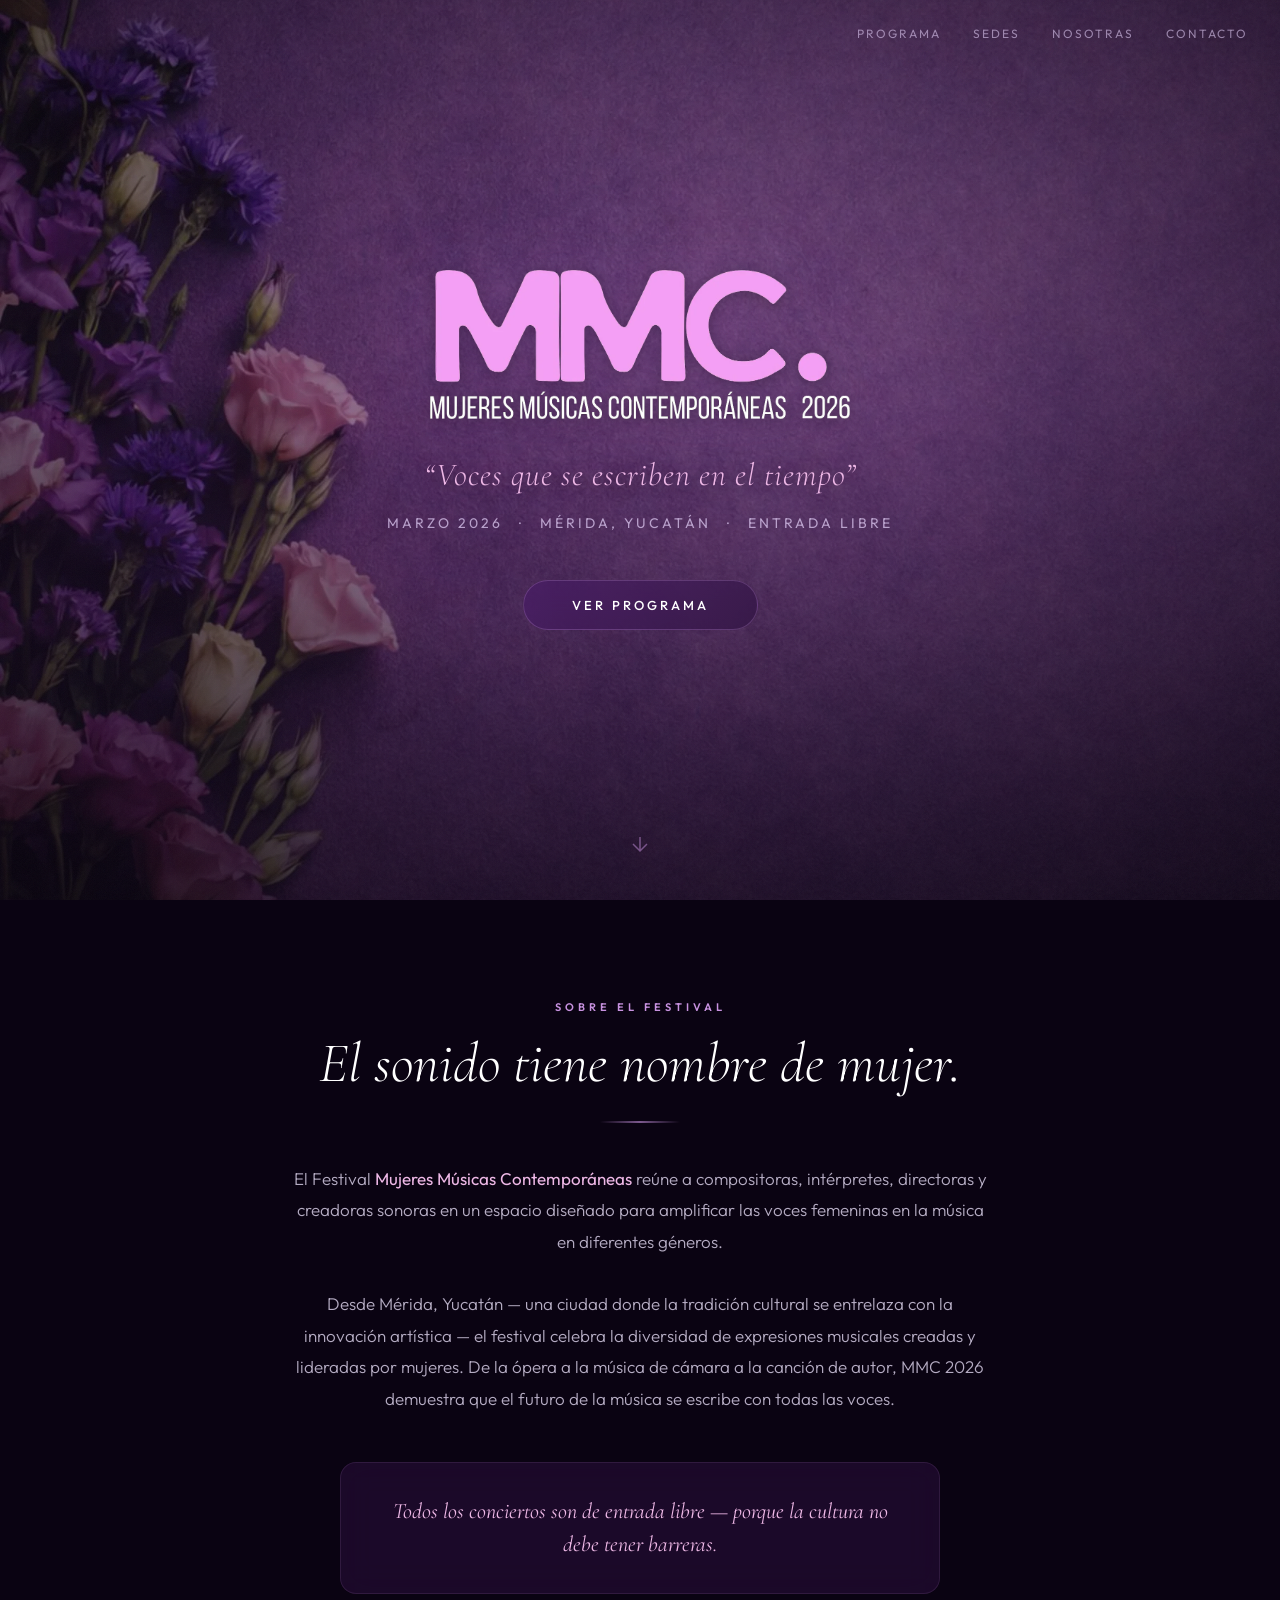
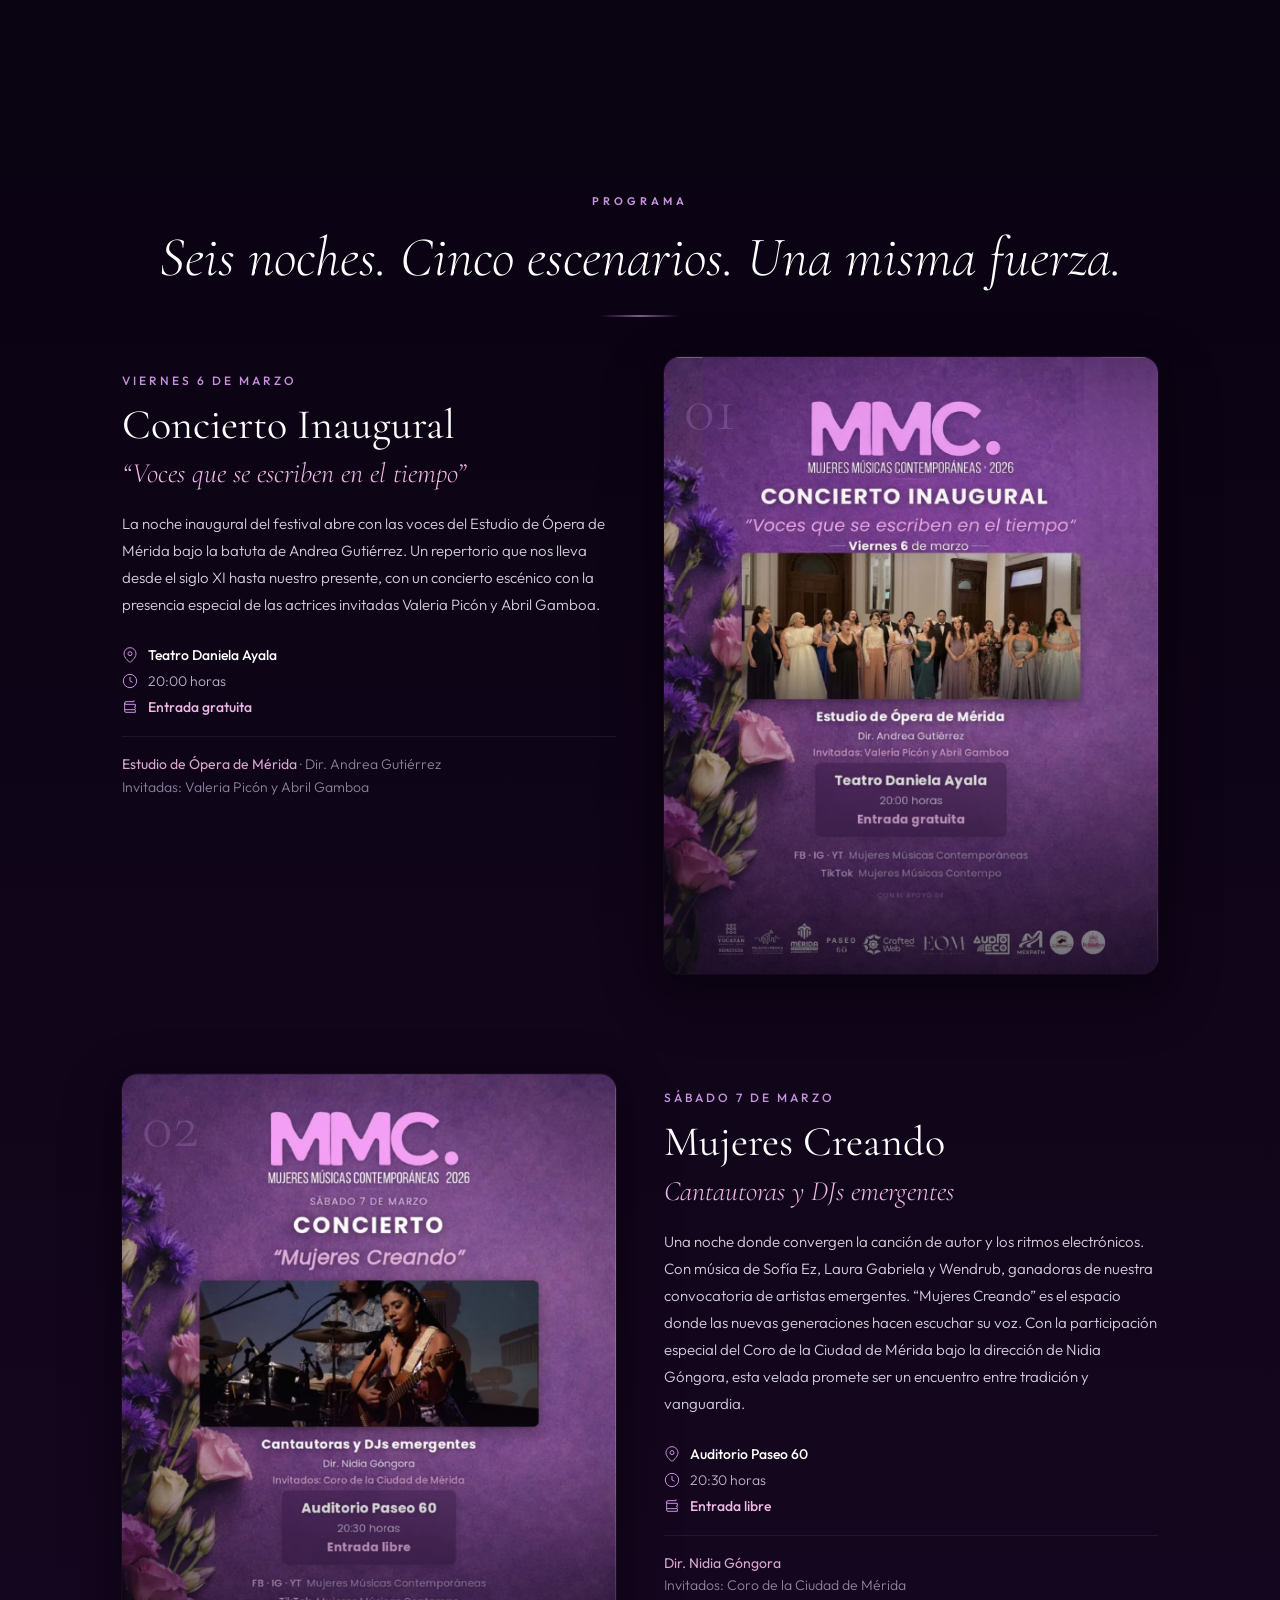
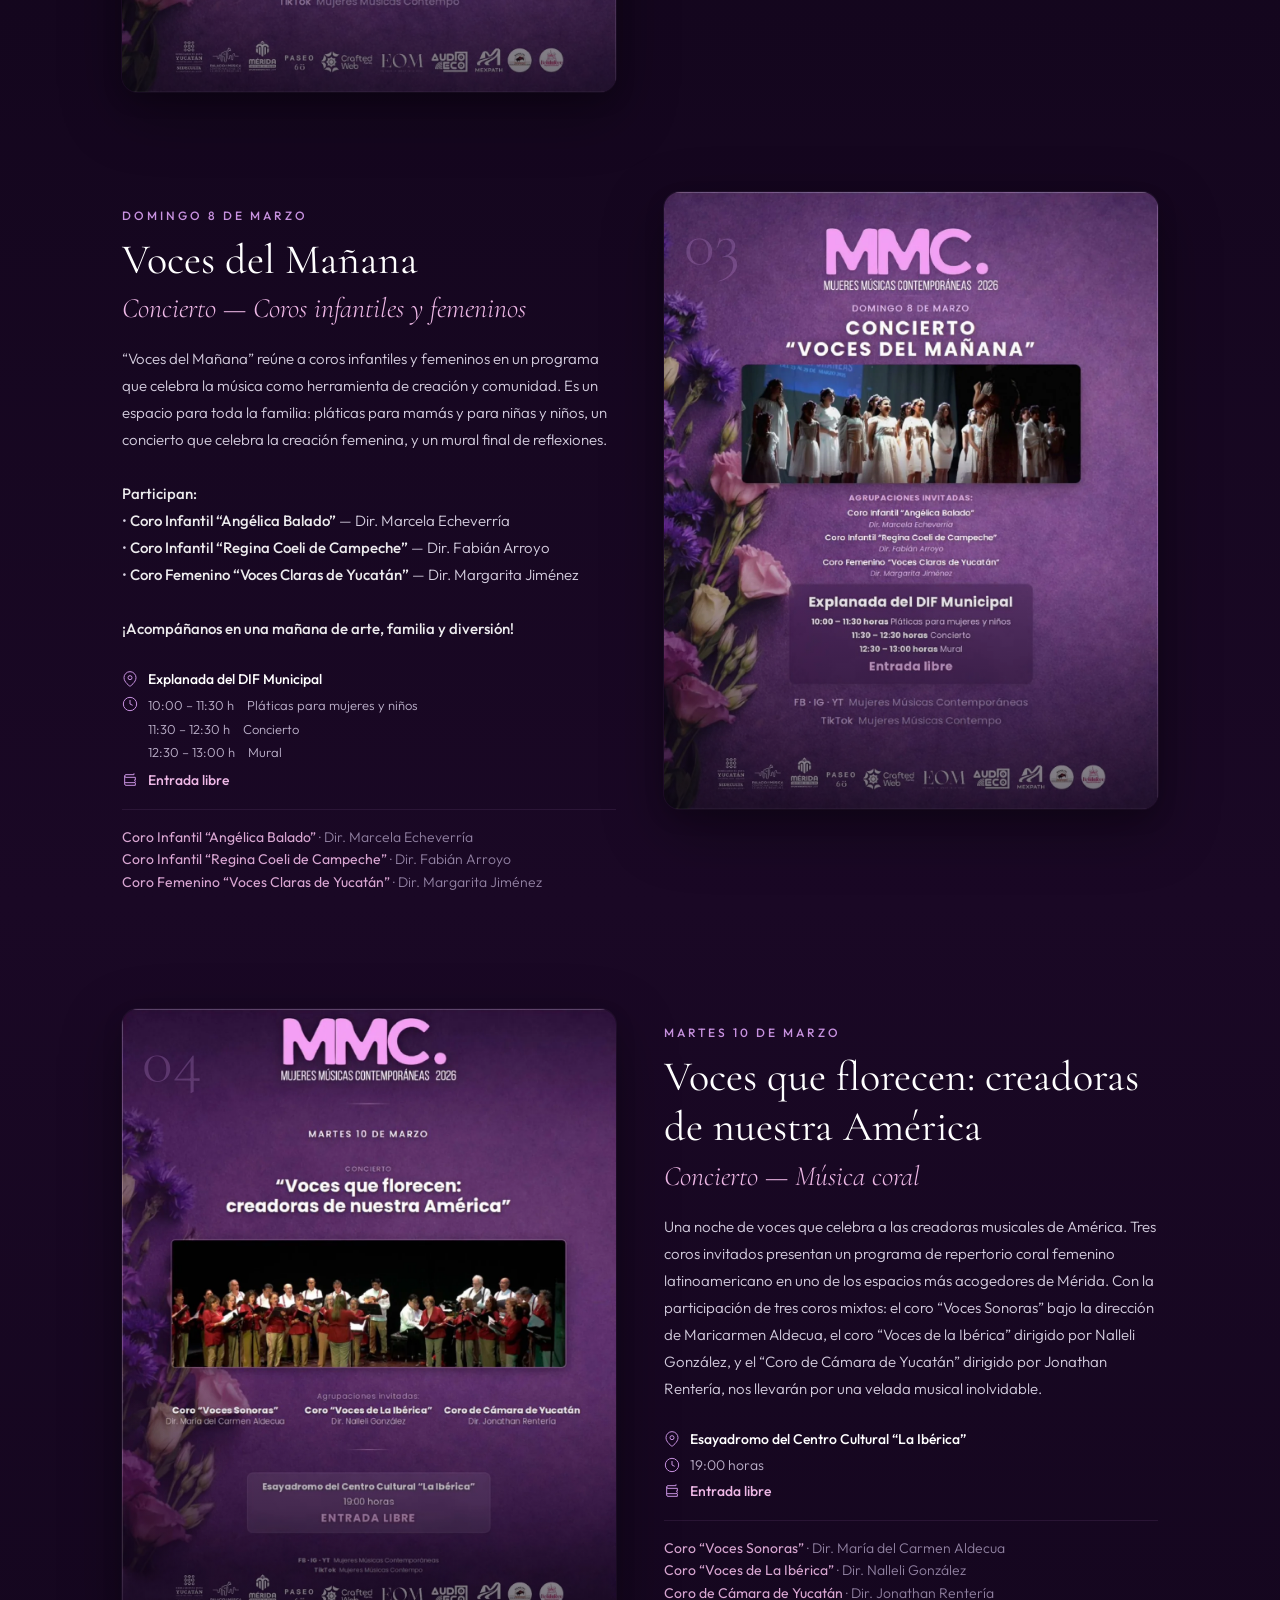
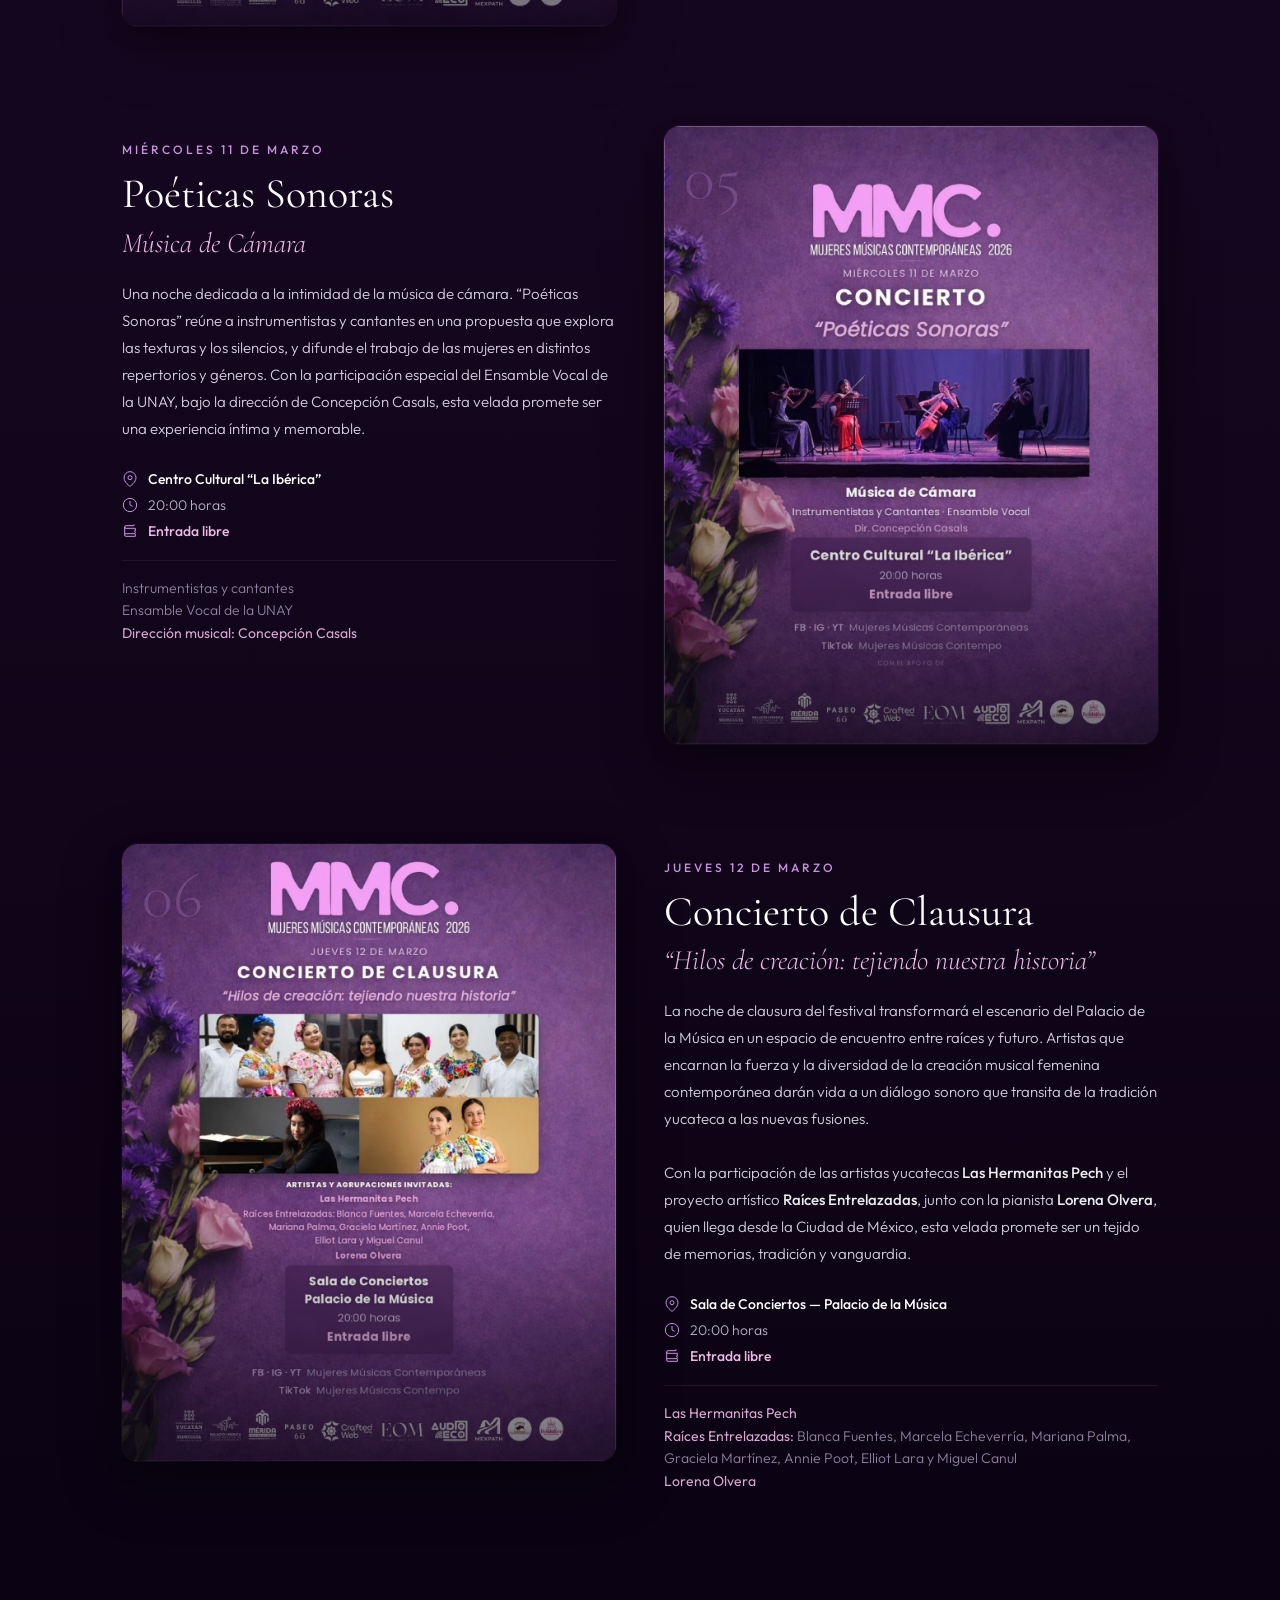
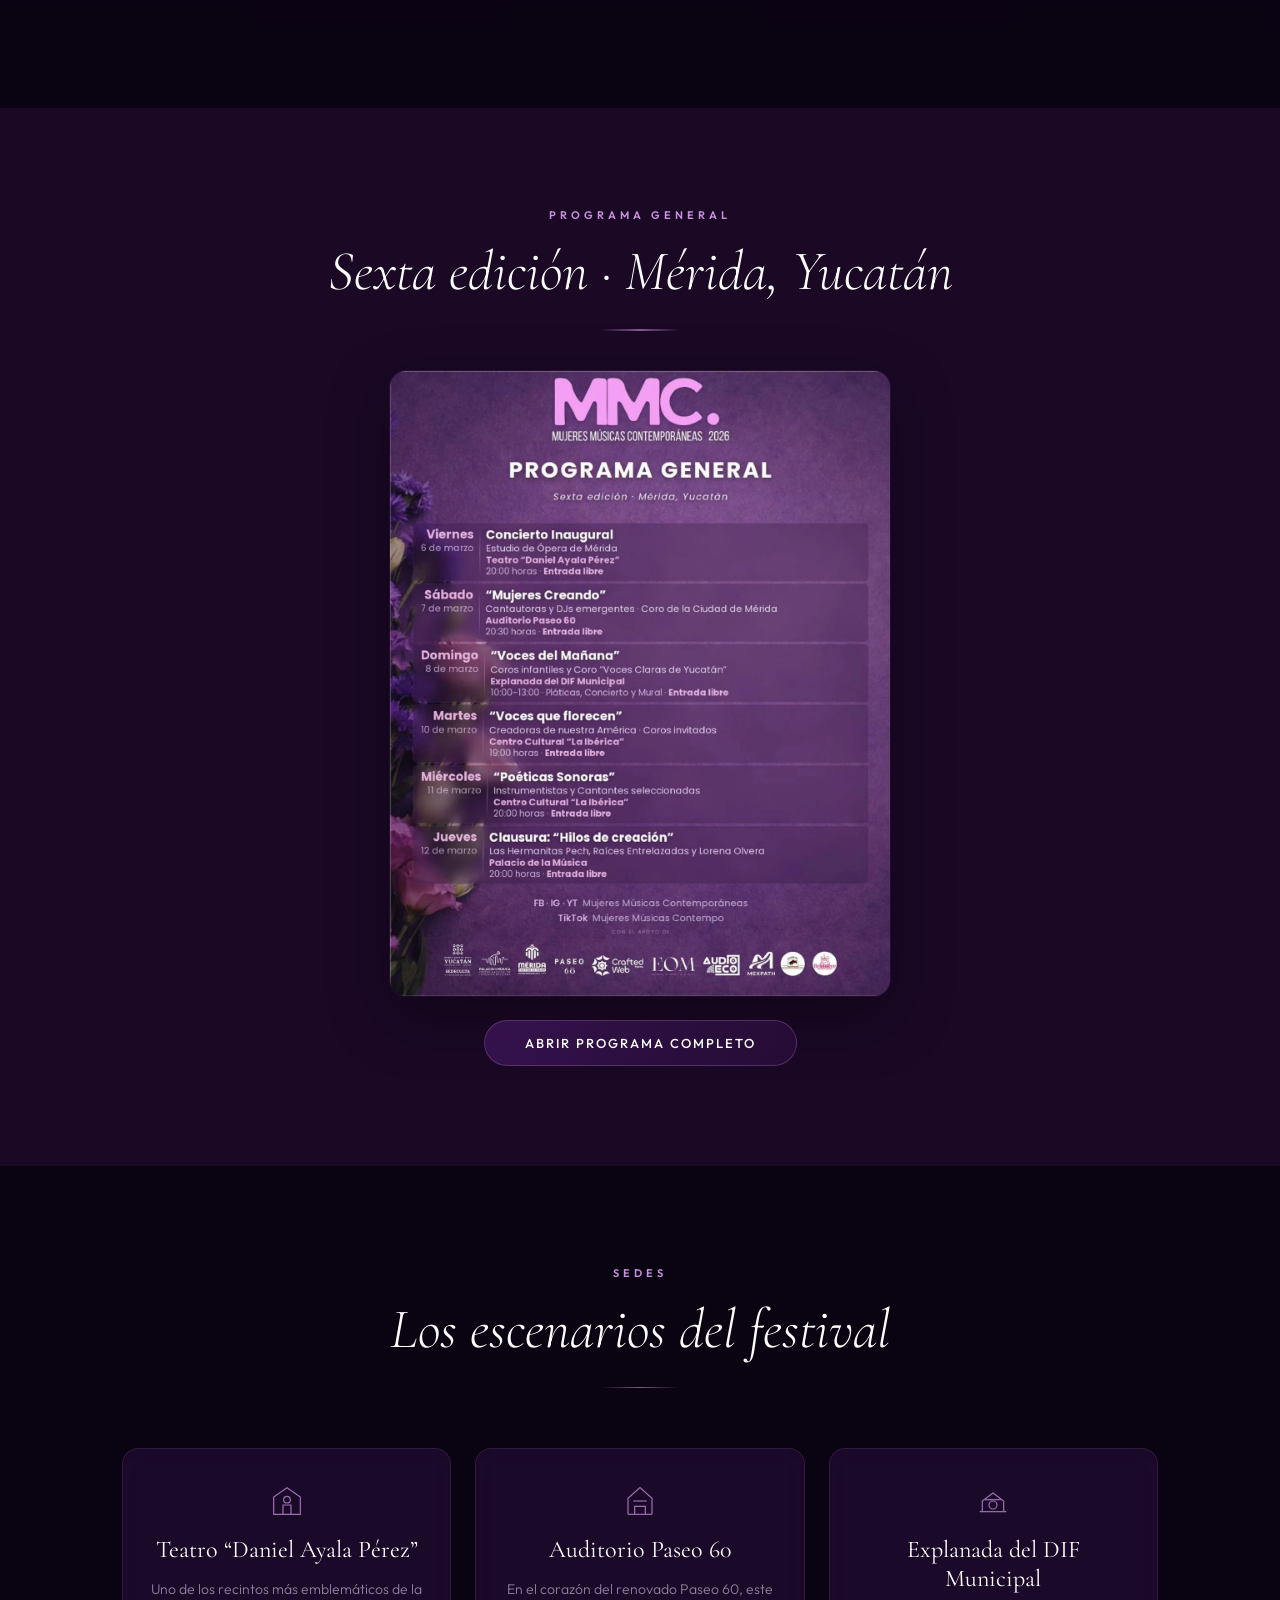
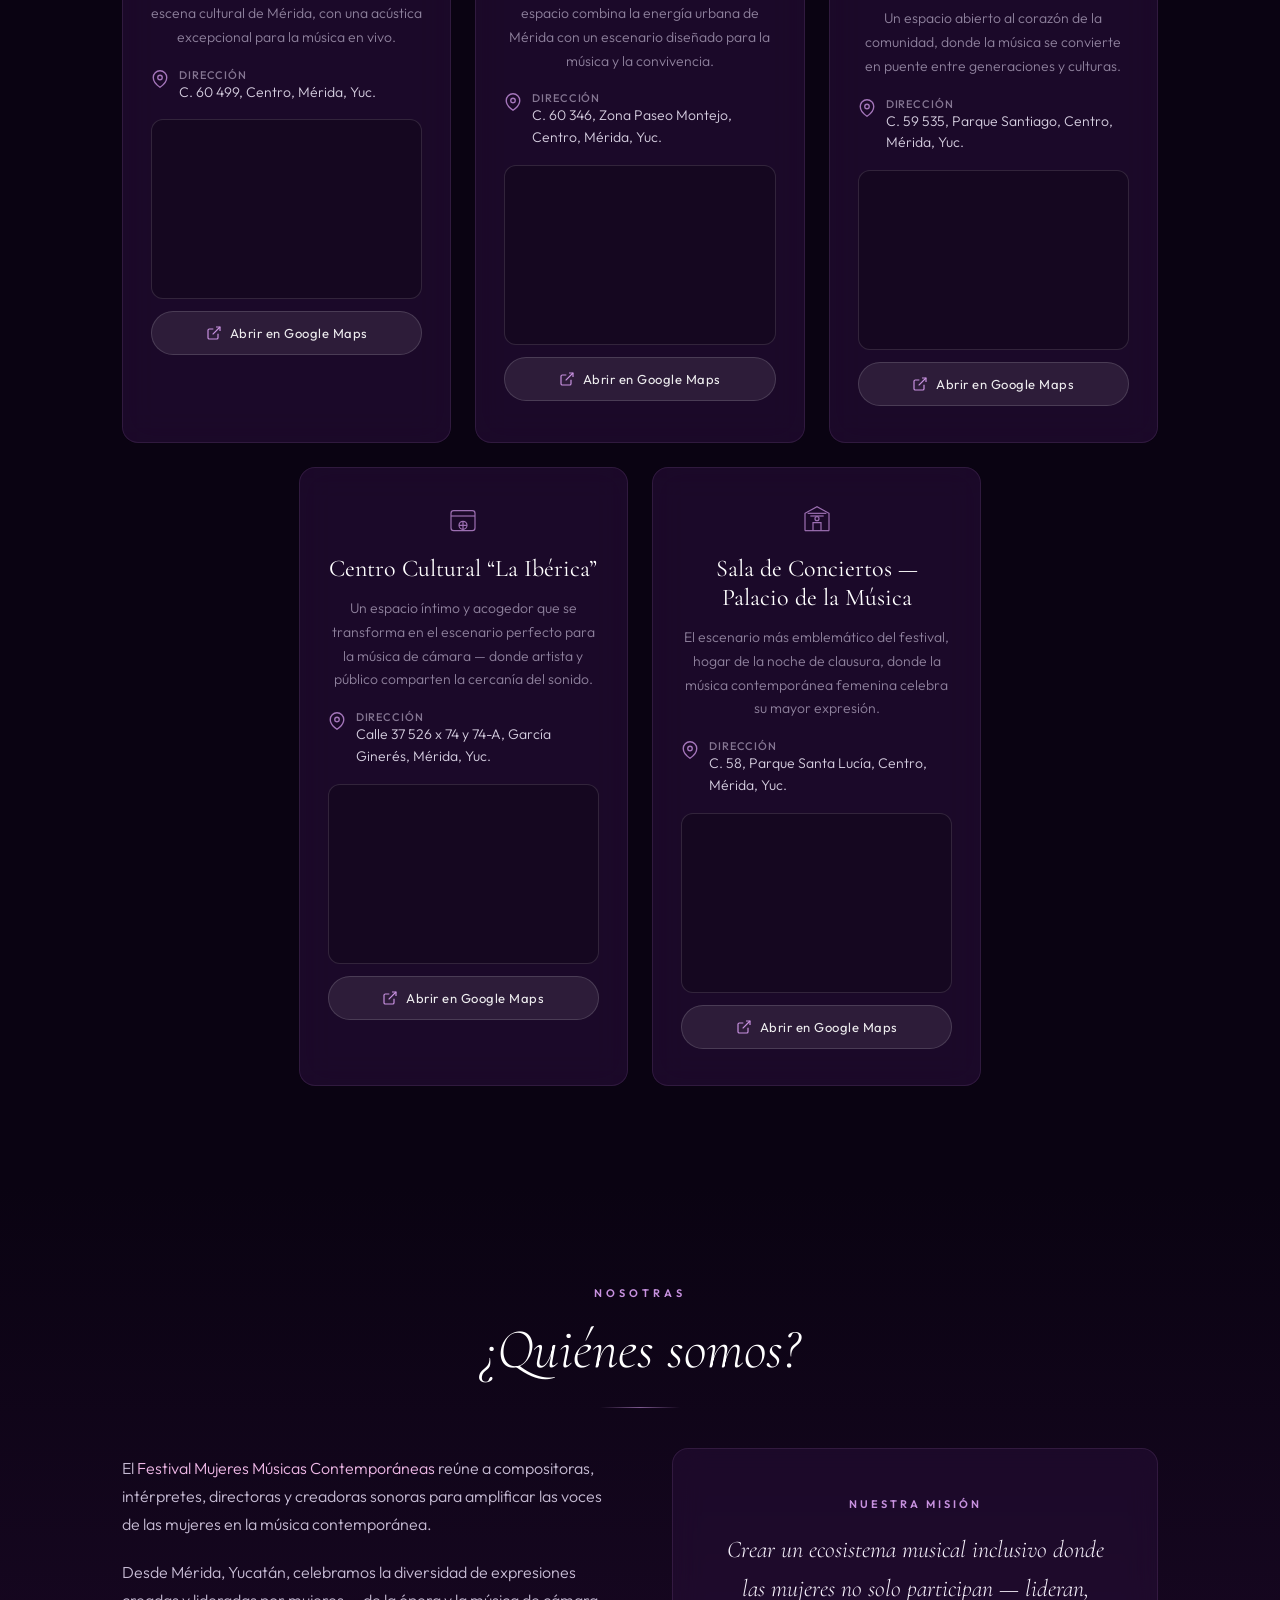
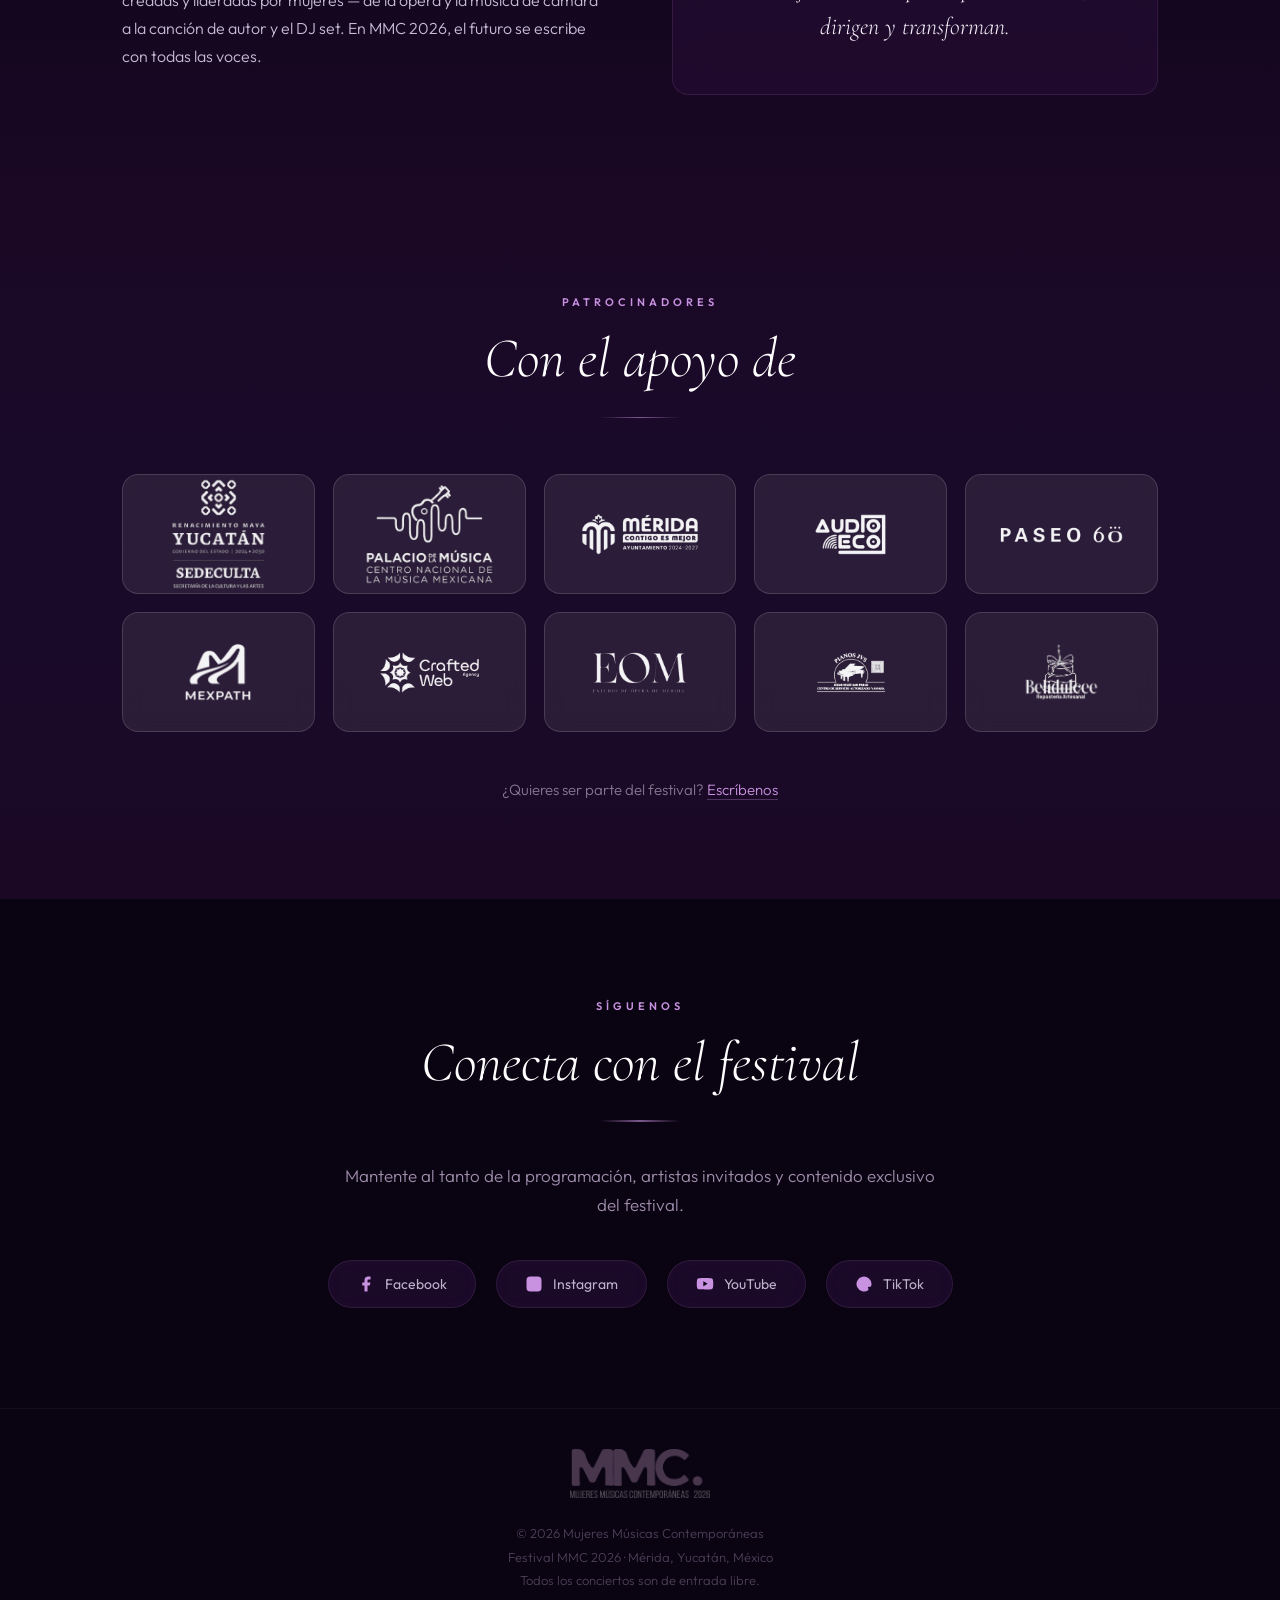
==== index.html @ afa4afd9 "Increase first two sponsor logos more decisively - Replace shared .sponsor-boost with per-logo class" ====
<!DOCTYPE html>
<html lang="es">
<head>
<meta charset="UTF-8">
<meta name="viewport" content="width=device-width, initial-scale=1.0">
<title>Festival MMC 2026 — Mujeres Músicas Contemporáneas | Mérida, Yucatán</title>
<meta name="description" content="Festival Mujeres Músicas Contemporáneas 2026 en Mérida, Yucatán. Seis noches de música contemporánea creada y liderada por mujeres. Entrada libre. Del 6 al 12 de marzo 2026.">
<meta name="robots" content="index, follow">

<!-- Canonical URL -->
<link rel="canonical" href="https://www.mujeresmusicascontemporaneas.com/">

<!-- Open Graph -->
<meta property="og:type" content="website">
<meta property="og:title" content="Festival MMC 2026 — Mujeres Músicas Contemporáneas">
<meta property="og:description" content="Seis noches de música contemporánea creada y liderada por mujeres. Mérida, Yucatán. Entrada libre. Del 6 al 12 de marzo 2026.">
<meta property="og:image" content="https://www.mujeresmusicascontemporaneas.com/images/mmc-2026-programa-general.webp">
<meta property="og:url" content="https://www.mujeresmusicascontemporaneas.com/">
<meta property="og:locale" content="es_MX">
<meta property="og:site_name" content="Festival MMC 2026">

<!-- Twitter Card -->
<meta name="twitter:card" content="summary_large_image">
<meta name="twitter:title" content="Festival MMC 2026 — Mujeres Músicas Contemporáneas">
<meta name="twitter:description" content="Seis noches de música contemporánea creada y liderada por mujeres. Mérida, Yucatán. Entrada libre. Del 6 al 12 de marzo 2026.">
<meta name="twitter:image" content="https://www.mujeresmusicascontemporaneas.com/images/mmc-2026-programa-general.webp">

<!-- Favicon -->
<link rel="icon" href="/favicon.svg" type="image/svg+xml">
<link rel="icon" href="/favicon.ico" sizes="32x32">
<link rel="apple-touch-icon" href="/images/logo-mmc.webp">

<!-- Fonts -->
<link rel="preconnect" href="https://fonts.googleapis.com">
<link rel="preconnect" href="https://fonts.gstatic.com" crossorigin>
<link href="https://fonts.googleapis.com/css2?family=Cormorant+Garamond:ital,wght@0,300;0,400;0,500;0,600;0,700;1,300;1,400;1,500&family=Outfit:wght@200;300;400;500;600;700&display=swap" rel="stylesheet">

<!-- Preload hero image -->
<link rel="preload" as="image" href="images/hero-festival-background.webp" type="image/webp">

<!-- Stylesheet -->
<link rel="stylesheet" href="css/styles.css?v=7b6831b">

<!-- JSON-LD Structured Data -->
<script type="application/ld+json">
{
  "@context": "https://schema.org",
  "@type": "Organization",
  "name": "Mujeres Músicas Contemporáneas",
  "alternateName": "MMC",
  "url": "https://www.mujeresmusicascontemporaneas.com/",
  "logo": "https://www.mujeresmusicascontemporaneas.com/images/logo-mmc.webp",
  "description": "Fundación dedicada a visibilizar, promover y celebrar el trabajo de mujeres en la música contemporánea.",
  "sameAs": [
    "https://www.facebook.com/share/1GNx4qbFwK/?mibextid=wwXIfr",
    "https://youtube.com/@mujeresmusicascontemporaneas?si=a0a9oi-_COpLbJqj",
    "https://www.tiktok.com/@mujeres.musicas.contempo?_r=1&_t=ZS-94N8W9KbFOG",
    "https://www.instagram.com/mujeresmusicascontemporaneas"
  ],
  "address": {
    "@type": "PostalAddress",
    "addressLocality": "Mérida",
    "addressRegion": "Yucatán",
    "addressCountry": "MX"
  }
}
</script>
<script type="application/ld+json">
{
  "@context": "https://schema.org",
  "@type": "Festival",
  "name": "Festival Mujeres Músicas Contemporáneas 2026",
  "alternateName": "Festival MMC 2026",
  "description": "Seis noches de música contemporánea creada y liderada por mujeres en Mérida, Yucatán. Entrada libre. Del 6 al 12 de marzo 2026.",
  "url": "https://www.mujeresmusicascontemporaneas.com/",
  "image": "https://www.mujeresmusicascontemporaneas.com/images/hero-festival-background.webp",
  "startDate": "2026-03-06",
  "endDate": "2026-03-12",
  "eventAttendanceMode": "https://schema.org/OfflineEventAttendanceMode",
  "eventStatus": "https://schema.org/EventScheduled",
  "isAccessibleForFree": true,
  "location": {
    "@type": "City",
    "name": "Mérida, Yucatán, México"
  },
  "organizer": {
    "@type": "Organization",
    "name": "Mujeres Músicas Contemporáneas",
    "url": "https://www.mujeresmusicascontemporaneas.com/"
  },
  "subEvent": [
    {
      "@type": "MusicEvent",
      "name": "Concierto Inaugural — Voces que se escriben en el tiempo",
      "description": "Estudio de Ópera de Mérida bajo la dirección de Andrea Gutiérrez, con las artistas invitadas Valeria Picón y Abril Gamboa.",
      "performer": [
        {"@type": "MusicGroup", "name": "Estudio de Ópera de Mérida"},
        {"@type": "Person", "name": "Andrea Gutiérrez"},
        {"@type": "Person", "name": "Valeria Picón"},
        {"@type": "Person", "name": "Abril Gamboa"}
      ],
      "location": {
        "@type": "PerformingArtsTheater",
        "name": "Teatro Daniela Ayala",
        "address": {"@type": "PostalAddress", "addressLocality": "Mérida", "addressRegion": "Yucatán", "addressCountry": "MX"}
      },
      "startDate": "2026-03-06T20:00:00-06:00",
      "isAccessibleForFree": true,
      "eventStatus": "https://schema.org/EventScheduled",
      "eventAttendanceMode": "https://schema.org/OfflineEventAttendanceMode"
    },
    {
      "@type": "MusicEvent",
      "name": "Mujeres Creando — Cantautoras y DJs emergentes",
      "description": "Con música de Sofía Ez, Laura Gabriela y Wendrub, y la participación del Coro de la Ciudad de Mérida bajo la dirección de Nidia Góngora.",
      "startDate": "2026-03-07T20:30:00-06:00",
      "performer": [
        {"@type": "Person", "name": "Sofía Ez"},
        {"@type": "Person", "name": "Laura Gabriela"},
        {"@type": "Person", "name": "Wendrub"},
        {"@type": "Person", "name": "Nidia Góngora"},
        {"@type": "MusicGroup", "name": "Coro de la Ciudad de Mérida"}
      ],
      "location": {
        "@type": "EventVenue",
        "name": "Auditorio Paseo 60",
        "address": {"@type": "PostalAddress", "addressLocality": "Mérida", "addressRegion": "Yucatán", "addressCountry": "MX"}
      },
      "isAccessibleForFree": true,
      "eventStatus": "https://schema.org/EventScheduled",
      "eventAttendanceMode": "https://schema.org/OfflineEventAttendanceMode"
    },
    {
      "@type": "MusicEvent",
      "name": "Voces del Mañana — Coros infantiles y femeninos",
      "description": "Una mañana dedicada a las voces del futuro. Coros infantiles y femeninos en un programa que celebra la música como herramienta de creación y comunidad.",
      "startDate": "2026-03-08T10:00:00-06:00",
      "endDate": "2026-03-08T13:00:00-06:00",
      "performer": [
        {"@type": "MusicGroup", "name": "Coro Infantil Angélica Balado"},
        {"@type": "MusicGroup", "name": "Coro Infantil Regina Coeli de Campeche"},
        {"@type": "MusicGroup", "name": "Coro Femenino Voces Claras de Yucatán"}
      ],
      "location": {
        "@type": "EventVenue",
        "name": "Explanada del DIF Municipal",
        "address": {"@type": "PostalAddress", "addressLocality": "Mérida", "addressRegion": "Yucatán", "addressCountry": "MX"}
      },
      "isAccessibleForFree": true,
      "eventStatus": "https://schema.org/EventScheduled",
      "eventAttendanceMode": "https://schema.org/OfflineEventAttendanceMode"
    },
    {
      "@type": "MusicEvent",
      "name": "Voces que florecen: creadoras de nuestra América",
      "description": "Una noche de voces que celebra a las creadoras musicales de América. Tres coros invitados presentan un programa de repertorio coral femenino latinoamericano.",
      "startDate": "2026-03-10T19:00:00-06:00",
      "performer": [
        {"@type": "MusicGroup", "name": "Coro Voces Sonoras"},
        {"@type": "MusicGroup", "name": "Coro Voces de La Ibérica"},
        {"@type": "MusicGroup", "name": "Coro de Cámara de Yucatán"}
      ],
      "location": {
        "@type": "EventVenue",
        "name": "Esayadromo del Centro Cultural La Ibérica",
        "address": {"@type": "PostalAddress", "addressLocality": "Mérida", "addressRegion": "Yucatán", "addressCountry": "MX"}
      },
      "isAccessibleForFree": true,
      "eventStatus": "https://schema.org/EventScheduled",
      "eventAttendanceMode": "https://schema.org/OfflineEventAttendanceMode"
    },
    {
      "@type": "MusicEvent",
      "name": "Poéticas Sonoras — Música de Cámara",
      "description": "Instrumentistas, cantantes y ensamble vocal bajo la dirección de Concepción Casals.",
      "startDate": "2026-03-11T20:00:00-06:00",
      "performer": [
        {"@type": "Person", "name": "Concepción Casals"}
      ],
      "location": {
        "@type": "EventVenue",
        "name": "Centro Cultural La Ibérica",
        "address": {"@type": "PostalAddress", "addressLocality": "Mérida", "addressRegion": "Yucatán", "addressCountry": "MX"}
      },
      "isAccessibleForFree": true,
      "eventStatus": "https://schema.org/EventScheduled",
      "eventAttendanceMode": "https://schema.org/OfflineEventAttendanceMode"
    },
    {
      "@type": "MusicEvent",
      "name": "Concierto de Clausura — Hilos de creación: tejiendo nuestra historia",
      "description": "La gran noche de clausura reúne en el Palacio de la Música a artistas que encarnan la diversidad de la creación musical femenina contemporánea.",
      "startDate": "2026-03-12T20:00:00-06:00",
      "performer": [
        {"@type": "MusicGroup", "name": "Las Hermanitas Pech"},
        {"@type": "MusicGroup", "name": "Raíces Entrelazadas"},
        {"@type": "Person", "name": "Lorena Olvera"}
      ],
      "location": {
        "@type": "EventVenue",
        "name": "Sala de Conciertos — Palacio de la Música",
        "address": {"@type": "PostalAddress", "addressLocality": "Mérida", "addressRegion": "Yucatán", "addressCountry": "MX"}
      },
      "isAccessibleForFree": true,
      "eventStatus": "https://schema.org/EventScheduled",
      "eventAttendanceMode": "https://schema.org/OfflineEventAttendanceMode"
    }
  ]
}
</script>
</head>
<body>

<!-- NAV -->
<nav class="nav" id="nav">
  <img class="nav-logo" src="images/logo-mmc.webp" alt="MMC">
  <div class="nav-links">
    <a href="#programa">Programa</a>
    <a href="#sedes">Sedes</a>
    <a href="#nosotras">Nosotras</a>
    <a href="#contacto">Contacto</a>
  </div>
  <button class="nav-hamburger" aria-label="Menú" aria-expanded="false">
    <svg viewBox="0 0 24 24"><path d="M3 6h18M3 12h18M3 18h18"/></svg>
  </button>
</nav>

<!-- HERO -->
<section class="hero">
  <div class="hero-bg"></div>
  <div class="hero-overlay"></div>
  <div class="hero-vignette"></div>
  <div class="hero-grain"></div>
  <div class="hero-content">
    <img class="hero-logo" src="images/logo-mmc.webp" alt="Mujeres Músicas Contemporáneas 2026">
    <div class="hero-tagline">&ldquo;Voces que se escriben en el tiempo&rdquo;</div>
    <div class="hero-details">Marzo 2026 &ensp;&middot;&ensp; Mérida, Yucatán &ensp;&middot;&ensp; Entrada Libre</div>
    <a href="#programa" class="hero-cta">Ver Programa</a>
  </div>
  <div class="hero-scroll">
    <svg viewBox="0 0 24 24"><path d="M12 5v14M5 12l7 7 7-7"/></svg>
  </div>
</section>

<!-- ABOUT -->
<section class="about section-pad">
  <div class="container">
    <div class="section-label">Sobre el Festival</div>
    <div class="section-title">El sonido tiene nombre de mujer.</div>
    <div class="deco-line"></div>
    <div class="about-body">
      El Festival <em>Mujeres Músicas Contemporáneas</em> reúne a compositoras, intérpretes, directoras y creadoras sonoras en un espacio diseñado para amplificar las voces femeninas en la música en diferentes géneros.<br><br>
      Desde Mérida, Yucatán &mdash; una ciudad donde la tradición cultural se entrelaza con la innovación artística &mdash; el festival celebra la diversidad de expresiones musicales creadas y lideradas por mujeres. De la ópera a la música de cámara a la canción de autor, MMC 2026 demuestra que el futuro de la música se escribe con todas las voces.
    </div>
    <div class="about-highlight">
      <p>Todos los conciertos son de entrada libre &mdash; porque la cultura no debe tener barreras.</p>
    </div>
  </div>
</section>

<!-- PROGRAMA -->
<section class="programa section-pad" id="programa">
  <div class="container">
    <div class="section-label">Programa</div>
    <div class="section-title">Seis noches. Cinco escenarios. Una misma fuerza.</div>
    <div class="deco-line"></div>

    <!-- CONCIERTO 1 -->
    <div class="concert-card">
      <div class="concert-img-wrap">
        <div class="concert-number">01</div>
        <img loading="eager" src="images/mmc-2026-01-inaugural.webp" alt="Cartel Concierto Inaugural — Voces que se escriben en el tiempo" width="1080" height="1350">
        <div class="concert-img-fade"></div>
      </div>
      <div class="concert-info">
        <div class="concert-date">Viernes 6 de marzo</div>
        <div class="concert-title">Concierto Inaugural</div>
        <div class="concert-subtitle">&ldquo;Voces que se escriben en el tiempo&rdquo;</div>
        <div class="concert-desc">La noche inaugural del festival abre con las voces del Estudio de Ópera de Mérida bajo la batuta de Andrea Gutiérrez. Un repertorio que nos lleva desde el siglo XI hasta nuestro presente, con un concierto escénico con la presencia especial de las actrices invitadas Valeria Picón y Abril Gamboa.</div>
        <div class="concert-meta">
          <div class="concert-meta-item">
            <svg viewBox="0 0 24 24"><path d="M21 10c0 7-9 13-9 13s-9-6-9-13a9 9 0 0118 0z"/><circle cx="12" cy="10" r="3"/></svg>
            <span><strong>Teatro Daniela Ayala</strong></span>
          </div>
          <div class="concert-meta-item">
            <svg viewBox="0 0 24 24"><circle cx="12" cy="12" r="10"/><path d="M12 6v6l4 2"/></svg>
            <span>20:00 horas</span>
          </div>
          <div class="concert-meta-item">
            <svg viewBox="0 0 24 24"><path d="M20 12V8H6a2 2 0 010-4h12V2"/><path d="M4 6v12a2 2 0 002 2h14v-4"/><path d="M18 12a2 2 0 010 4H4"/></svg>
            <span><strong style="color:var(--pink-accent)">Entrada gratuita</strong></span>
          </div>
        </div>
        <div class="concert-credits">
          <span><strong>Estudio de Ópera de Mérida</strong> &middot; Dir. Andrea Gutiérrez</span>
          <span>Invitadas: Valeria Picón y Abril Gamboa</span>
        </div>
      </div>
    </div>

    <!-- CONCIERTO 2 -->
    <div class="concert-card">
      <div class="concert-img-wrap">
        <div class="concert-number">02</div>
        <img loading="lazy" src="images/mmc-2026-02-mujeres-creando.webp" alt="Cartel Mujeres Creando — Cantautoras y DJs emergentes" width="1200" height="1500">
        <div class="concert-img-fade"></div>
      </div>
      <div class="concert-info">
        <div class="concert-date">Sábado 7 de marzo</div>
        <div class="concert-title">Mujeres Creando</div>
        <div class="concert-subtitle">Cantautoras y DJs emergentes</div>
        <div class="concert-desc">Una noche donde convergen la canción de autor y los ritmos electrónicos. Con música de Sofía Ez, Laura Gabriela y Wendrub, ganadoras de nuestra convocatoria de artistas emergentes. &ldquo;Mujeres Creando&rdquo; es el espacio donde las nuevas generaciones hacen escuchar su voz. Con la participación especial del Coro de la Ciudad de Mérida bajo la dirección de Nidia Góngora, esta velada promete ser un encuentro entre tradición y vanguardia.</div>
        <div class="concert-meta">
          <div class="concert-meta-item">
            <svg viewBox="0 0 24 24"><path d="M21 10c0 7-9 13-9 13s-9-6-9-13a9 9 0 0118 0z"/><circle cx="12" cy="10" r="3"/></svg>
            <span><strong>Auditorio Paseo 60</strong></span>
          </div>
          <div class="concert-meta-item">
            <svg viewBox="0 0 24 24"><circle cx="12" cy="12" r="10"/><path d="M12 6v6l4 2"/></svg>
            <span>20:30 horas</span>
          </div>
          <div class="concert-meta-item">
            <svg viewBox="0 0 24 24"><path d="M20 12V8H6a2 2 0 010-4h12V2"/><path d="M4 6v12a2 2 0 002 2h14v-4"/><path d="M18 12a2 2 0 010 4H4"/></svg>
            <span><strong style="color:var(--pink-accent)">Entrada libre</strong></span>
          </div>
        </div>
        <div class="concert-credits">
          <span><strong>Dir. Nidia Góngora</strong></span>
          <span>Invitados: Coro de la Ciudad de Mérida</span>
        </div>
      </div>
    </div>

    <!-- CONCIERTO 3 — Voces del Mañana -->
    <div class="concert-card">
      <div class="concert-img-wrap">
        <div class="concert-number">03</div>
        <img loading="lazy" src="images/mmc-2026-03-voces-del-manana.webp" alt="Cartel Voces del Mañana — Coros infantiles y femeninos" width="1200" height="1500">
        <div class="concert-img-fade"></div>
      </div>
      <div class="concert-info">
        <div class="concert-date">Domingo 8 de marzo</div>
        <div class="concert-title">Voces del Mañana</div>
        <div class="concert-subtitle">Concierto &mdash; Coros infantiles y femeninos</div>
        <div class="concert-desc">&ldquo;Voces del Mañana&rdquo; reúne a coros infantiles y femeninos en un programa que celebra la música como herramienta de creación y comunidad. Es un espacio para toda la familia: pláticas para mamás y para niñas y niños, un concierto que celebra la creación femenina, y un mural final de reflexiones.<br><br><strong>Participan:</strong><br>• <strong>Coro Infantil &ldquo;Angélica Balado&rdquo;</strong> — Dir. Marcela Echeverría<br>• <strong>Coro Infantil &ldquo;Regina Coeli de Campeche&rdquo;</strong> — Dir. Fabián Arroyo<br>• <strong>Coro Femenino &ldquo;Voces Claras de Yucatán&rdquo;</strong> — Dir. Margarita Jiménez<br><br><strong>¡Acompáñanos en una mañana de arte, familia y diversión!</strong></div>
        <div class="concert-meta">
          <div class="concert-meta-item">
            <svg viewBox="0 0 24 24"><path d="M21 10c0 7-9 13-9 13s-9-6-9-13a9 9 0 0118 0z"/><circle cx="12" cy="10" r="3"/></svg>
            <span><strong>Explanada del DIF Municipal</strong></span>
          </div>
          <div class="concert-meta-item concert-schedule-block">
            <svg viewBox="0 0 24 24"><circle cx="12" cy="12" r="10"/><path d="M12 6v6l4 2"/></svg>
            <div class="concert-schedule">
              <span>10:00 &ndash; 11:30 h &ensp; Pláticas para mujeres y niños</span>
              <span>11:30 &ndash; 12:30 h &ensp; Concierto</span>
              <span>12:30 &ndash; 13:00 h &ensp; Mural</span>
            </div>
          </div>
          <div class="concert-meta-item">
            <svg viewBox="0 0 24 24"><path d="M20 12V8H6a2 2 0 010-4h12V2"/><path d="M4 6v12a2 2 0 002 2h14v-4"/><path d="M18 12a2 2 0 010 4H4"/></svg>
            <span><strong style="color:var(--pink-accent)">Entrada libre</strong></span>
          </div>
        </div>
        <div class="concert-credits">
          <span><strong>Coro Infantil &ldquo;Angélica Balado&rdquo;</strong> &middot; Dir. Marcela Echeverría</span>
          <span><strong>Coro Infantil &ldquo;Regina Coeli de Campeche&rdquo;</strong> &middot; Dir. Fabián Arroyo</span>
          <span><strong>Coro Femenino &ldquo;Voces Claras de Yucatán&rdquo;</strong> &middot; Dir. Margarita Jiménez</span>
        </div>
      </div>
    </div>

    <!-- CONCIERTO 4 — Voces que florecen -->
    <div class="concert-card">
      <div class="concert-img-wrap">
        <div class="concert-number">04</div>
        <img loading="lazy" src="images/mmc-2026-04-voces-que-florecen.webp" alt="Cartel Voces que florecen — creadoras de nuestra América" width="1200" height="1500">
        <div class="concert-img-fade"></div>
      </div>
      <div class="concert-info">
        <div class="concert-date">Martes 10 de marzo</div>
        <div class="concert-title">Voces que florecen: creadoras de nuestra América</div>
        <div class="concert-subtitle">Concierto &mdash; Música coral</div>
        <div class="concert-desc">Una noche de voces que celebra a las creadoras musicales de América. Tres coros invitados presentan un programa de repertorio coral femenino latinoamericano en uno de los espacios más acogedores de Mérida. Con la participación de tres coros mixtos: el coro &ldquo;Voces Sonoras&rdquo; bajo la dirección de Maricarmen Aldecua, el coro &ldquo;Voces de la Ibérica&rdquo; dirigido por Nalleli González, y el &ldquo;Coro de Cámara de Yucatán&rdquo; dirigido por Jonathan Rentería, nos llevarán por una velada musical inolvidable.</div>
        <div class="concert-meta">
          <div class="concert-meta-item">
            <svg viewBox="0 0 24 24"><path d="M21 10c0 7-9 13-9 13s-9-6-9-13a9 9 0 0118 0z"/><circle cx="12" cy="10" r="3"/></svg>
            <span><strong>Esayadromo del Centro Cultural &ldquo;La Ibérica&rdquo;</strong></span>
          </div>
          <div class="concert-meta-item">
            <svg viewBox="0 0 24 24"><circle cx="12" cy="12" r="10"/><path d="M12 6v6l4 2"/></svg>
            <span>19:00 horas</span>
          </div>
          <div class="concert-meta-item">
            <svg viewBox="0 0 24 24"><path d="M20 12V8H6a2 2 0 010-4h12V2"/><path d="M4 6v12a2 2 0 002 2h14v-4"/><path d="M18 12a2 2 0 010 4H4"/></svg>
            <span><strong style="color:var(--pink-accent)">Entrada libre</strong></span>
          </div>
        </div>
        <div class="concert-credits">
          <span><strong>Coro &ldquo;Voces Sonoras&rdquo;</strong> &middot; Dir. María del Carmen Aldecua</span>
          <span><strong>Coro &ldquo;Voces de La Ibérica&rdquo;</strong> &middot; Dir. Nalleli González</span>
          <span><strong>Coro de Cámara de Yucatán</strong> &middot; Dir. Jonathan Rentería</span>
        </div>
      </div>
    </div>

    <!-- CONCIERTO 5 — Poéticas Sonoras -->
    <div class="concert-card">
      <div class="concert-img-wrap">
        <div class="concert-number">05</div>
        <img loading="lazy" src="images/mmc-2026-05-poeticas-sonoras.webp" alt="Cartel Poéticas Sonoras — Música de Cámara" width="1200" height="1500">
        <div class="concert-img-fade"></div>
      </div>
      <div class="concert-info">
        <div class="concert-date">Miércoles 11 de marzo</div>
        <div class="concert-title">Poéticas Sonoras</div>
        <div class="concert-subtitle">Música de Cámara</div>
        <div class="concert-desc">Una noche dedicada a la intimidad de la música de cámara. &ldquo;Poéticas Sonoras&rdquo; reúne a instrumentistas y cantantes en una propuesta que explora las texturas y los silencios, y difunde el trabajo de las mujeres en distintos repertorios y géneros. Con la participación especial del Ensamble Vocal de la UNAY, bajo la dirección de Concepción Casals, esta velada promete ser una experiencia íntima y memorable.</div>
        <div class="concert-meta">
          <div class="concert-meta-item">
            <svg viewBox="0 0 24 24"><path d="M21 10c0 7-9 13-9 13s-9-6-9-13a9 9 0 0118 0z"/><circle cx="12" cy="10" r="3"/></svg>
            <span><strong>Centro Cultural &ldquo;La Ibérica&rdquo;</strong></span>
          </div>
          <div class="concert-meta-item">
            <svg viewBox="0 0 24 24"><circle cx="12" cy="12" r="10"/><path d="M12 6v6l4 2"/></svg>
            <span>20:00 horas</span>
          </div>
          <div class="concert-meta-item">
            <svg viewBox="0 0 24 24"><path d="M20 12V8H6a2 2 0 010-4h12V2"/><path d="M4 6v12a2 2 0 002 2h14v-4"/><path d="M18 12a2 2 0 010 4H4"/></svg>
            <span><strong style="color:var(--pink-accent)">Entrada libre</strong></span>
          </div>
        </div>
        <div class="concert-credits">
          <span>Instrumentistas y cantantes</span>
          <span>Ensamble Vocal de la UNAY</span>
          <span><strong>Dirección musical: Concepción Casals</strong></span>
        </div>
      </div>
    </div>

    <!-- CONCIERTO 6 — Clausura -->
    <div class="concert-card">
      <div class="concert-img-wrap">
        <div class="concert-number">06</div>
        <img loading="lazy" src="images/mmc-2026-06-clausura-hilos-de-creacion.webp" alt="Cartel Concierto de Clausura — Hilos de creación: tejiendo nuestra historia" width="1200" height="1500">
        <div class="concert-img-fade"></div>
      </div>
      <div class="concert-info">
        <div class="concert-date">Jueves 12 de marzo</div>
        <div class="concert-title">Concierto de Clausura</div>
        <div class="concert-subtitle">&ldquo;Hilos de creación: tejiendo nuestra historia&rdquo;</div>
        <div class="concert-desc">La noche de clausura del festival transformará el escenario del Palacio de la Música en un espacio de encuentro entre raíces y futuro. Artistas que encarnan la fuerza y la diversidad de la creación musical femenina contemporánea darán vida a un diálogo sonoro que transita de la tradición yucateca a las nuevas fusiones.<br><br>Con la participación de las artistas yucatecas <strong>Las Hermanitas Pech</strong> y el proyecto artístico <strong>Raíces Entrelazadas</strong>, junto con la pianista <strong>Lorena Olvera</strong>, quien llega desde la Ciudad de México, esta velada promete ser un tejido de memorias, tradición y vanguardia.</div>
        <div class="concert-meta">
          <div class="concert-meta-item">
            <svg viewBox="0 0 24 24"><path d="M21 10c0 7-9 13-9 13s-9-6-9-13a9 9 0 0118 0z"/><circle cx="12" cy="10" r="3"/></svg>
            <span><strong>Sala de Conciertos &mdash; Palacio de la Música</strong></span>
          </div>
          <div class="concert-meta-item">
            <svg viewBox="0 0 24 24"><circle cx="12" cy="12" r="10"/><path d="M12 6v6l4 2"/></svg>
            <span>20:00 horas</span>
          </div>
          <div class="concert-meta-item">
            <svg viewBox="0 0 24 24"><path d="M20 12V8H6a2 2 0 010-4h12V2"/><path d="M4 6v12a2 2 0 002 2h14v-4"/><path d="M18 12a2 2 0 010 4H4"/></svg>
            <span><strong style="color:var(--pink-accent)">Entrada libre</strong></span>
          </div>
        </div>
        <div class="concert-credits">
          <span><strong>Las Hermanitas Pech</strong></span>
          <span><strong>Raíces Entrelazadas:</strong> Blanca Fuentes, Marcela Echeverría, Mariana Palma, Graciela Martínez, Annie Poot, Elliot Lara y Miguel Canul</span>
          <span><strong>Lorena Olvera</strong></span>
        </div>
      </div>
    </div>
  </div>
</section>

<!-- PROGRAMA GENERAL -->
<section class="programa-general section-pad">
  <div class="container">
    <div class="section-label">Programa General</div>
    <div class="section-title">Sexta edición &middot; Mérida, Yucatán</div>
    <div class="deco-line"></div>
    <div class="programa-general-wrap">
      <a href="images/mmc-2026-programa-general.webp" target="_blank" rel="noopener" class="programa-general-link">
        <img loading="lazy" src="images/mmc-2026-programa-general.webp" alt="Programa General — Festival MMC 2026" width="1200" height="1500">
      </a>
      <a href="images/mmc-2026-programa-general.webp" target="_blank" rel="noopener" class="programa-general-cta">Abrir programa completo</a>
    </div>
  </div>
</section>

<!-- SEDES -->
<section class="sedes section-pad" id="sedes">
  <div class="container">
    <div class="section-label">Sedes</div>
    <div class="section-title">Los escenarios del festival</div>
    <div class="deco-line"></div>
    <div class="venues-grid">
      <div class="venue-card">
        <svg class="venue-building-icon" viewBox="0 0 48 48"><path d="M24 4L4 18v26h40V18L24 4z"/><path d="M18 44V30h12v14"/><circle cx="24" cy="22" r="5"/></svg>
        <div class="venue-name">Teatro &ldquo;Daniel Ayala Pérez&rdquo;</div>
        <div class="venue-desc">Uno de los recintos más emblemáticos de la escena cultural de Mérida, con una acústica excepcional para la música en vivo.</div>
        <div class="venue-links">
          <div class="venue-address">
            <svg viewBox="0 0 24 24" aria-hidden="true"><path d="M21 10c0 7-9 13-9 13s-9-6-9-13a9 9 0 0118 0z"/><circle cx="12" cy="10" r="3"/></svg>
            <div>
              <div class="venue-label">Dirección</div>
              <div class="venue-addr-text">C. 60 499, Centro, Mérida, Yuc.</div>
            </div>
          </div>
          <iframe class="venue-map-embed" loading="lazy" referrerpolicy="no-referrer-when-downgrade" src="https://www.google.com/maps?q=C.+60+499,+Centro,+M%C3%A9rida,+Yuc.&output=embed" title="Mapa — Teatro Daniel Ayala Pérez"></iframe>
          <a class="venue-map-btn" href="https://maps.app.goo.gl/Ptmvrwf9Boe5x2RC7?g_st=ic" target="_blank" rel="noopener">
            <svg viewBox="0 0 24 24" aria-hidden="true"><path d="M18 13v6a2 2 0 01-2 2H5a2 2 0 01-2-2V8a2 2 0 012-2h6"/><polyline points="15 3 21 3 21 9"/><line x1="10" y1="14" x2="21" y2="3"/></svg>
            Abrir en Google Maps
          </a>
        </div>
      </div>
      <div class="venue-card">
        <svg class="venue-building-icon" viewBox="0 0 48 48"><path d="M6 44V20l18-16 18 16v24"/><path d="M6 44h36"/><path d="M16 44V32h16v12"/><path d="M14 24h20"/></svg>
        <div class="venue-name">Auditorio Paseo 60</div>
        <div class="venue-desc">En el corazón del renovado Paseo 60, este espacio combina la energía urbana de Mérida con un escenario diseñado para la música y la convivencia.</div>
        <div class="venue-links">
          <div class="venue-address">
            <svg viewBox="0 0 24 24" aria-hidden="true"><path d="M21 10c0 7-9 13-9 13s-9-6-9-13a9 9 0 0118 0z"/><circle cx="12" cy="10" r="3"/></svg>
            <div>
              <div class="venue-label">Dirección</div>
              <div class="venue-addr-text">C. 60 346, Zona Paseo Montejo, Centro, Mérida, Yuc.</div>
            </div>
          </div>
          <iframe class="venue-map-embed" loading="lazy" referrerpolicy="no-referrer-when-downgrade" src="https://www.google.com/maps?q=C.+60+346,+Zona+Paseo+Montejo,+Centro,+M%C3%A9rida,+Yuc.&output=embed" title="Mapa — Auditorio Paseo 60"></iframe>
          <a class="venue-map-btn" href="https://maps.app.goo.gl/qneokggXumSmMQSW6?g_st=ic" target="_blank" rel="noopener">
            <svg viewBox="0 0 24 24" aria-hidden="true"><path d="M18 13v6a2 2 0 01-2 2H5a2 2 0 01-2-2V8a2 2 0 012-2h6"/><polyline points="15 3 21 3 21 9"/><line x1="10" y1="14" x2="21" y2="3"/></svg>
            Abrir en Google Maps
          </a>
        </div>
      </div>
      <div class="venue-card">
        <svg class="venue-building-icon" viewBox="0 0 48 48"><path d="M4 40h40"/><path d="M8 40V24l16-12 16 12v16"/><circle cx="24" cy="30" r="6"/><path d="M12 22h24"/></svg>
        <div class="venue-name">Explanada del DIF Municipal</div>
        <div class="venue-desc">Un espacio abierto al corazón de la comunidad, donde la música se convierte en puente entre generaciones y culturas.</div>
        <div class="venue-links">
          <div class="venue-address">
            <svg viewBox="0 0 24 24" aria-hidden="true"><path d="M21 10c0 7-9 13-9 13s-9-6-9-13a9 9 0 0118 0z"/><circle cx="12" cy="10" r="3"/></svg>
            <div>
              <div class="venue-label">Dirección</div>
              <div class="venue-addr-text">C. 59 535, Parque Santiago, Centro, Mérida, Yuc.</div>
            </div>
          </div>
          <iframe class="venue-map-embed" loading="lazy" referrerpolicy="no-referrer-when-downgrade" src="https://www.google.com/maps?q=C.+59+535,+Parque+Santiago,+Centro,+M%C3%A9rida,+Yuc.&output=embed" title="Mapa — Explanada del DIF Municipal"></iframe>
          <a class="venue-map-btn" href="https://maps.app.goo.gl/Nb96TLCpLuMNQfD78?g_st=ic" target="_blank" rel="noopener">
            <svg viewBox="0 0 24 24" aria-hidden="true"><path d="M18 13v6a2 2 0 01-2 2H5a2 2 0 01-2-2V8a2 2 0 012-2h6"/><polyline points="15 3 21 3 21 9"/><line x1="10" y1="14" x2="21" y2="3"/></svg>
            Abrir en Google Maps
          </a>
        </div>
      </div>
      <div class="venue-card">
        <svg class="venue-building-icon" viewBox="0 0 48 48"><rect x="6" y="10" width="36" height="30" rx="4"/><path d="M6 18h36"/><circle cx="24" cy="32" r="6"/><path d="M24 26v12M18 32h12"/></svg>
        <div class="venue-name">Centro Cultural &ldquo;La Ibérica&rdquo;</div>
        <div class="venue-desc">Un espacio íntimo y acogedor que se transforma en el escenario perfecto para la música de cámara — donde artista y público comparten la cercanía del sonido.</div>
        <div class="venue-links">
          <div class="venue-address">
            <svg viewBox="0 0 24 24" aria-hidden="true"><path d="M21 10c0 7-9 13-9 13s-9-6-9-13a9 9 0 0118 0z"/><circle cx="12" cy="10" r="3"/></svg>
            <div>
              <div class="venue-label">Dirección</div>
              <div class="venue-addr-text">Calle 37 526 x 74 y 74-A, García Ginerés, Mérida, Yuc.</div>
            </div>
          </div>
          <iframe class="venue-map-embed" loading="lazy" referrerpolicy="no-referrer-when-downgrade" src="https://www.google.com/maps?q=Calle+37+526+x+74+y+74-A,+Garc%C3%ADa+Giner%C3%A9s,+M%C3%A9rida,+Yuc.&output=embed" title="Mapa — Centro Cultural La Ibérica"></iframe>
          <a class="venue-map-btn" href="https://maps.app.goo.gl/oEd66TgLk4nP2A9w9?g_st=ic" target="_blank" rel="noopener">
            <svg viewBox="0 0 24 24" aria-hidden="true"><path d="M18 13v6a2 2 0 01-2 2H5a2 2 0 01-2-2V8a2 2 0 012-2h6"/><polyline points="15 3 21 3 21 9"/><line x1="10" y1="14" x2="21" y2="3"/></svg>
            Abrir en Google Maps
          </a>
        </div>
      </div>
      <div class="venue-card">
        <svg class="venue-building-icon" viewBox="0 0 48 48"><path d="M6 40V14l18-10 18 10v26"/><path d="M6 40h36"/><path d="M18 40V28h12v12"/><path d="M14 18h20"/><circle cx="24" cy="22" r="3"/><path d="M10 14h28"/></svg>
        <div class="venue-name">Sala de Conciertos &mdash; Palacio de la Música</div>
        <div class="venue-desc">El escenario más emblemático del festival, hogar de la noche de clausura, donde la música contemporánea femenina celebra su mayor expresión.</div>
        <div class="venue-links">
          <div class="venue-address">
            <svg viewBox="0 0 24 24" aria-hidden="true"><path d="M21 10c0 7-9 13-9 13s-9-6-9-13a9 9 0 0118 0z"/><circle cx="12" cy="10" r="3"/></svg>
            <div>
              <div class="venue-label">Dirección</div>
              <div class="venue-addr-text">C. 58, Parque Santa Lucía, Centro, Mérida, Yuc.</div>
            </div>
          </div>
          <iframe class="venue-map-embed" loading="lazy" referrerpolicy="no-referrer-when-downgrade" src="https://www.google.com/maps?q=C.+58,+Parque+Santa+Luc%C3%ADa,+Centro,+M%C3%A9rida,+Yuc.&output=embed" title="Mapa — Palacio de la Música"></iframe>
          <a class="venue-map-btn" href="https://maps.app.goo.gl/prc9NsCnQraLnio76?g_st=ic" target="_blank" rel="noopener">
            <svg viewBox="0 0 24 24" aria-hidden="true"><path d="M18 13v6a2 2 0 01-2 2H5a2 2 0 01-2-2V8a2 2 0 012-2h6"/><polyline points="15 3 21 3 21 9"/><line x1="10" y1="14" x2="21" y2="3"/></svg>
            Abrir en Google Maps
          </a>
        </div>
      </div>
    </div>
  </div>
</section>

<!-- NOSOTRAS -->
<section class="quienes section-pad" id="nosotras">
  <div class="container">
    <div class="section-label">Nosotras</div>
    <div class="section-title">¿Quiénes somos?</div>
    <div class="deco-line"></div>
    <div class="quienes-content">
      <div class="quienes-text">
        <p>El <em>Festival Mujeres Músicas Contemporáneas</em> reúne a compositoras, intérpretes, directoras y creadoras sonoras para amplificar las voces de las mujeres en la música contemporánea.</p>
        <p>Desde Mérida, Yucatán, celebramos la diversidad de expresiones creadas y lideradas por mujeres — de la ópera y la música de cámara a la canción de autor y el DJ set. En MMC 2026, el futuro se escribe con todas las voces.</p>
      </div>
      <div class="mission-card">
        <div class="mission-label">Nuestra Misión</div>
        <p class="mission-text">Crear un ecosistema musical inclusivo donde las mujeres no solo participan &mdash; lideran, dirigen y transforman.</p>
      </div>
    </div>
  </div>
</section>

<!-- PATROCINADORES -->
<section class="sponsors-section section-pad" id="patrocinadores">
  <div class="container">
    <div class="section-label">Patrocinadores</div>
    <div class="section-title">Con el apoyo de</div>
    <div class="deco-line"></div>
    <div class="sponsor-grid">
      <div class="sponsor-tile sponsor-boost-01"><img loading="lazy" src="images/sponsors/normalized/sponsor-01.webp" alt="SEDECULTA"></div>
      <div class="sponsor-tile sponsor-boost-02"><img loading="lazy" src="images/sponsors/normalized/sponsor-02.webp" alt="Palacio de la Música"></div>
      <div class="sponsor-tile"><img loading="lazy" src="images/sponsors/normalized/sponsor-03.webp" alt="Ayuntamiento de Mérida"></div>
      <div class="sponsor-tile"><img loading="lazy" src="images/sponsors/normalized/sponsor-04.webp" alt="Audio Eco"></div>
      <div class="sponsor-tile"><img loading="lazy" src="images/sponsors/normalized/sponsor-05.webp" alt="Paseo 60"></div>
      <div class="sponsor-tile"><img loading="lazy" src="images/sponsors/normalized/sponsor-06.webp" alt="MEXPATH"></div>
      <div class="sponsor-tile"><img loading="lazy" src="images/sponsors/normalized/sponsor-07.webp" alt="Patrocinador"></div>
      <div class="sponsor-tile"><img loading="lazy" src="images/sponsors/normalized/sponsor-08.webp" alt="Estudio de Ópera de Mérida"></div>
      <div class="sponsor-tile"><img loading="lazy" src="images/sponsors/normalized/sponsor-09.webp" alt="Pianos JVS"></div>
      <div class="sponsor-tile"><img loading="lazy" src="images/sponsors/normalized/sponsor-10.webp" alt="Belidulcee Repostería Artesanal"></div>
    </div>
    <div class="sponsor-cta">
      ¿Quieres ser parte del festival? <a href="#contacto">Escríbenos</a>
    </div>
  </div>
</section>

<!-- SOCIAL -->
<section class="social-section section-pad" id="contacto">
  <div class="container">
    <div class="section-label">Síguenos</div>
    <div class="section-title">Conecta con el festival</div>
    <div class="deco-line"></div>
    <div class="section-subtitle" style="margin-bottom:40px;">Mantente al tanto de la programación, artistas invitados y contenido exclusivo del festival.</div>
    <div class="social-links">
      <a href="https://www.facebook.com/share/1GNx4qbFwK/?mibextid=wwXIfr" class="social-link" target="_blank" rel="noopener">
        <svg viewBox="0 0 24 24"><path d="M18 2h-3a5 5 0 00-5 5v3H7v4h3v8h4v-8h3l1-4h-4V7a1 1 0 011-1h3z"/></svg>
        Facebook
      </a>
      <a href="https://www.instagram.com/mujeresmusicascontemporaneas?igsh=ZmxpajJ1Y2l5cXRi&amp;utm_source=qr" class="social-link" target="_blank" rel="noopener">
        <svg viewBox="0 0 24 24"><rect x="2" y="2" width="20" height="20" rx="5"/><circle cx="12" cy="12" r="5"/><circle cx="17.5" cy="6.5" r="1.5"/></svg>
        Instagram
      </a>
      <a href="https://youtube.com/@mujeresmusicascontemporaneas?si=a0a9oi-_COpLbJqj" class="social-link" target="_blank" rel="noopener">
        <svg viewBox="0 0 24 24"><path d="M22.54 6.42a2.78 2.78 0 00-1.94-2C18.88 4 12 4 12 4s-6.88 0-8.6.46a2.78 2.78 0 00-1.94 2A29 29 0 001 11.75a29 29 0 00.46 5.33A2.78 2.78 0 003.4 19.1c1.72.46 8.6.46 8.6.46s6.88 0 8.6-.46a2.78 2.78 0 001.94-2 29 29 0 00.46-5.25 29 29 0 00-.46-5.43z"/><path d="M9.75 15.02l5.75-3.27-5.75-3.27v6.54z" fill="var(--bg-deep)"/></svg>
        YouTube
      </a>
      <a href="https://www.tiktok.com/@mujeres.musicas.contempo?_r=1&amp;_t=ZS-94N8W9KbFOG" class="social-link" target="_blank" rel="noopener">
        <svg viewBox="0 0 24 24"><path d="M9 12a4 4 0 108 0 4 4 0 00-8 0z"/><path d="M16 8v5a3 3 0 006 0V12a10 10 0 10-4 8"/></svg>
        TikTok
      </a>
    </div>
  </div>
</section>

<!-- FOOTER -->
<footer>
  <div class="container">
    <img loading="lazy" class="footer-logo" src="images/logo-mmc.webp" alt="MMC">
    <p>&copy; 2026 Mujeres Músicas Contemporáneas<br>
    Festival MMC 2026 &middot; Mérida, Yucatán, México<br>
    Todos los conciertos son de entrada libre.</p>
  </div>
</footer>

<noscript><style>.concert-card{opacity:1!important;transform:none!important;}</style></noscript>
<script src="js/main.js?v=7b6831b" defer></script>
</body>
</html>
---- css/styles.css ----
:root {
  --bg-deep:#0a0312;
  --bg-purple:#1a0825;
  --purple-mid:#2d1040;
  --purple-light:#4a1a6b;
  --lilac:#c892e0;
  --lilac-soft:rgba(200,146,224,0.6);
  --pink-accent:#eeb8e6;
  --cream:#f5f0fa;
  --white:#ffffff;
  --glass-bg:rgba(42,16,60,0.55);
  --glass-border:rgba(200,150,220,0.12);
  --font-display:'Cormorant Garamond',Georgia,serif;
  --font-body:'Outfit',sans-serif;
}
*{margin:0;padding:0;box-sizing:border-box;}
html{scroll-behavior:smooth;}
body{font-family:var(--font-body);background:var(--bg-deep);color:var(--cream);-webkit-font-smoothing:antialiased;overflow-x:hidden;}

.container{max-width:1100px;margin:0 auto;padding:0 32px;}
.section-pad{padding:100px 0;}
.deco-line{width:80px;height:1.5px;margin:0 auto 40px;background:linear-gradient(90deg,transparent,var(--lilac-soft),transparent);}

[id]{scroll-margin-top:80px;}
a:focus-visible,button:focus-visible{outline:2px solid var(--lilac);outline-offset:2px;border-radius:8px;}
h1,h2,h3{font-family:var(--font-display);font-weight:400;}
.section-label{font-family:var(--font-body);font-size:11px;font-weight:600;letter-spacing:4px;text-transform:uppercase;color:var(--lilac);text-align:center;margin-bottom:16px;}
.section-title{font-family:var(--font-display);font-size:clamp(36px,5vw,56px);font-weight:300;font-style:italic;color:var(--white);text-align:center;line-height:1.2;margin-bottom:24px;}
.section-subtitle{font-family:var(--font-body);font-size:17px;font-weight:300;color:rgba(220,200,235,0.7);text-align:center;max-width:600px;margin:0 auto;line-height:1.7;}

/* ═══ NAV ═══ */
.nav{position:fixed;top:0;left:0;right:0;z-index:100;padding:16px 32px;display:flex;justify-content:space-between;align-items:center;background:rgba(10,3,18,0);backdrop-filter:blur(0px);transition:all .4s ease;}
.nav.scrolled{background:rgba(10,3,18,0.88);backdrop-filter:blur(20px);border-bottom:1px solid rgba(200,150,220,0.06);}
.nav-logo{width:100px;height:auto;opacity:0;transition:opacity .4s;}
.nav.scrolled .nav-logo{opacity:.7;}
.nav-links{display:flex;gap:32px;}
.nav-links a{font-size:12px;font-weight:400;letter-spacing:2px;text-transform:uppercase;color:rgba(220,200,240,0.6);text-decoration:none;transition:color .3s;}
.nav-links a:hover{color:var(--white);}
.nav-hamburger{display:none;background:none;border:none;cursor:pointer;padding:10px;}
.nav-hamburger svg{width:24px;height:24px;stroke:var(--cream);stroke-width:1.5;fill:none;}

/* ═══ HERO ═══ */
.hero{position:relative;min-height:100vh;min-height:100dvh;display:flex;align-items:center;justify-content:center;overflow:hidden;}
.hero-bg{position:absolute;inset:0;background:url('../images/hero-festival-background.webp') center/cover no-repeat;}
.hero-overlay{position:absolute;inset:0;pointer-events:none;background:linear-gradient(170deg,rgba(10,3,18,0.30) 0%,rgba(26,8,37,0.50) 50%,rgba(10,3,18,0.75) 100%);}
.hero-vignette{position:absolute;inset:0;pointer-events:none;background:radial-gradient(ellipse at center,transparent 30%,rgba(4,1,8,0.50) 100%);}
.hero-grain{position:absolute;inset:0;pointer-events:none;opacity:0.04;background-image:url("data:image/svg+xml,%3Csvg viewBox='0 0 512 512' xmlns='http://www.w3.org/2000/svg'%3E%3Cfilter id='n'%3E%3CfeTurbulence type='fractalNoise' baseFrequency='0.75' numOctaves='4' stitchTiles='stitch'/%3E%3C/filter%3E%3Crect width='100%25' height='100%25' filter='url(%23n)'/%3E%3C/svg%3E");background-size:256px;}
.hero-content{position:relative;z-index:5;text-align:center;padding:40px 24px;animation:heroFadeIn 1.8s ease-out;}
@keyframes heroFadeIn{0%{opacity:0;transform:translateY(30px);}100%{opacity:1;transform:translateY(0);}}
.hero-logo{width:min(420px,75vw);height:auto;margin-bottom:32px;filter:drop-shadow(0 4px 30px rgba(160,80,200,0.20)) drop-shadow(0 2px 8px rgba(0,0,0,0.30));}
.hero-tagline{font-family:var(--font-display);font-size:clamp(20px,3.5vw,32px);font-weight:300;font-style:italic;color:var(--pink-accent);letter-spacing:1px;margin-bottom:20px;text-shadow:0 2px 20px rgba(0,0,0,0.40);}
.hero-details{font-family:var(--font-body);font-size:14px;font-weight:400;letter-spacing:3px;text-transform:uppercase;color:rgba(220,200,240,0.75);margin-bottom:48px;}
.hero-cta{display:inline-block;padding:16px 48px;font-family:var(--font-body);font-size:13px;font-weight:500;letter-spacing:3px;text-transform:uppercase;color:var(--white);background:linear-gradient(135deg,rgba(74,26,107,0.6),rgba(45,16,64,0.6));backdrop-filter:blur(12px);border:1px solid rgba(200,146,224,0.25);border-radius:60px;text-decoration:none;transition:all .4s ease;cursor:pointer;}
.hero-cta:hover{background:linear-gradient(135deg,rgba(90,35,130,0.7),rgba(60,22,85,0.7));border-color:rgba(200,146,224,0.45);box-shadow:0 8px 40px rgba(120,50,170,0.20);transform:translateY(-2px);}
.hero-scroll{position:absolute;bottom:40px;left:50%;transform:translateX(-50%);z-index:5;animation:gentleBounce 2.5s ease-in-out infinite;}
.hero-scroll svg{width:24px;height:24px;stroke:rgba(200,146,224,0.5);stroke-width:1.5;fill:none;}
@keyframes gentleBounce{0%,100%{transform:translateX(-50%) translateY(0);}50%{transform:translateX(-50%) translateY(8px);}}

/* ═══ ABOUT ═══ */
.about{background:var(--bg-deep);position:relative;}
.about-body{font-size:17px;font-weight:300;line-height:1.85;color:rgba(230,220,245,0.78);max-width:700px;margin:0 auto;text-align:center;}
.about-body em{color:var(--pink-accent);font-style:normal;font-weight:400;}
.about-highlight{margin-top:48px;padding:32px 40px;background:var(--glass-bg);backdrop-filter:blur(16px);border:1px solid var(--glass-border);border-radius:16px;text-align:center;max-width:600px;margin-left:auto;margin-right:auto;}
.about-highlight p{font-family:var(--font-display);font-size:22px;font-weight:400;font-style:italic;color:var(--pink-accent);line-height:1.5;}

/* ═══ PROGRAMA ═══ */
.programa{background:linear-gradient(180deg,var(--bg-deep),var(--bg-purple),var(--bg-deep));}
.concert-card{display:grid;grid-template-columns:1fr 1fr;gap:48px;align-items:start;margin-bottom:100px;}
@media(prefers-reduced-motion:no-preference){.concert-card{opacity:0;transform:translateY(40px);transition:all .8s ease-out;}.concert-card.visible{opacity:1;transform:translateY(0);}}
.concert-card:nth-child(even){direction:rtl;}
.concert-card:nth-child(even) > *{direction:ltr;}
.concert-img-wrap{position:relative;border-radius:16px;overflow:hidden;aspect-ratio:4/5;box-shadow:0 20px 60px rgba(0,0,0,0.35),0 8px 20px rgba(0,0,0,0.15),0 0 0 1px rgba(180,130,200,0.08);}
.concert-img-wrap img{width:100%;height:100%;object-fit:cover;transition:transform .6s ease;}
.concert-img-wrap:hover img{transform:scale(1.03);}
.concert-img-fade{position:absolute;bottom:0;left:0;right:0;height:40%;background:linear-gradient(to top,rgba(10,3,18,0.60),transparent);pointer-events:none;}
.concert-number{position:absolute;top:20px;left:20px;font-family:var(--font-display);font-size:64px;font-weight:300;color:rgba(200,146,224,0.25);line-height:1;}
.concert-info{padding:16px 0;}
.concert-date{font-size:12px;font-weight:500;letter-spacing:3px;text-transform:uppercase;color:var(--lilac);margin-bottom:12px;}
.concert-title{font-family:var(--font-display);font-size:clamp(28px,3.5vw,42px);font-weight:400;color:var(--white);line-height:1.2;margin-bottom:6px;}
.concert-subtitle{font-family:var(--font-display);font-size:clamp(20px,2.5vw,28px);font-weight:300;font-style:italic;color:var(--pink-accent);margin-bottom:20px;}
.concert-desc{font-size:15px;font-weight:300;color:rgba(240,235,250,0.88);line-height:1.8;margin-bottom:28px;}
.concert-desc strong{color:rgba(255,255,255,0.92);font-weight:500;}
.concert-desc.collapsed{max-height:4.5em;overflow:hidden;-webkit-mask-image:linear-gradient(180deg,#000 60%,transparent);mask-image:linear-gradient(180deg,#000 60%,transparent);}
.concert-desc.expanded{max-height:none;-webkit-mask-image:none;mask-image:none;}
.desc-toggle{display:none;margin-top:-20px;margin-bottom:24px;background:none;border:none;cursor:pointer;font-family:var(--font-body);font-size:13px;font-weight:500;color:var(--lilac);letter-spacing:0.5px;padding:4px 0;transition:color .3s;}
.desc-toggle:hover{color:var(--pink-accent);}
.concert-meta{display:flex;flex-direction:column;gap:8px;}
.concert-meta-item{display:flex;align-items:center;gap:10px;font-size:14px;font-weight:300;color:rgba(230,220,245,0.80);}
.concert-meta-item svg{width:16px;height:16px;flex-shrink:0;stroke:var(--lilac);stroke-width:1.5;fill:none;}
.concert-meta-item strong{font-weight:500;color:var(--white);}
.concert-credits{margin-top:20px;padding-top:16px;border-top:1px solid rgba(200,150,220,0.10);}
.concert-credits span{display:block;font-size:14px;font-weight:300;color:rgba(210,195,230,0.65);line-height:1.6;}
.concert-credits strong{color:rgba(238,184,230,0.9);font-weight:400;}
.concert-img-wrap.no-image{background:linear-gradient(135deg,var(--purple-mid),var(--purple-light) 60%,var(--bg-purple));}
.concert-schedule{display:flex;flex-direction:column;gap:4px;}
.concert-schedule span{font-size:13px;font-weight:300;color:rgba(230,220,245,0.80);line-height:1.5;}
.concert-schedule-block{align-items:flex-start;}

/* ═══ PROGRAMA GENERAL ═══ */
.programa-general{background:var(--bg-purple);text-align:center;}
.programa-general-wrap{max-width:500px;margin:0 auto;}
.programa-general-link{display:block;border-radius:16px;overflow:hidden;box-shadow:0 20px 60px rgba(0,0,0,0.35),0 0 0 1px rgba(180,130,200,0.08);transition:transform .4s ease,box-shadow .4s ease;}
.programa-general-link:hover{transform:translateY(-6px);box-shadow:0 28px 70px rgba(0,0,0,0.45),0 0 0 1px rgba(200,146,224,0.20);}
.programa-general-link img{width:100%;height:auto;display:block;}
.programa-general-cta{display:inline-block;margin-top:24px;padding:14px 40px;font-family:var(--font-body);font-size:13px;font-weight:500;letter-spacing:2px;text-transform:uppercase;color:var(--white);background:linear-gradient(135deg,rgba(74,26,107,0.6),rgba(45,16,64,0.6));backdrop-filter:blur(12px);border:1px solid rgba(200,146,224,0.25);border-radius:60px;text-decoration:none;transition:all .4s ease;cursor:pointer;}
.programa-general-cta:hover{background:linear-gradient(135deg,rgba(90,35,130,0.7),rgba(60,22,85,0.7));border-color:rgba(200,146,224,0.45);box-shadow:0 8px 40px rgba(120,50,170,0.20);transform:translateY(-2px);}

/* ═══ SEDES ═══ */
.sedes{background:var(--bg-deep);}
.venues-grid{display:flex;flex-wrap:wrap;justify-content:center;gap:24px;margin-top:60px;}
.venue-card{flex:0 1 calc(33.333% - 16px);min-width:260px;}
.venue-card{background:var(--glass-bg);backdrop-filter:blur(16px);border:1px solid var(--glass-border);border-radius:16px;padding:36px 28px;text-align:center;transition:all .4s ease;}
.venue-card:hover{border-color:rgba(200,150,220,0.25);box-shadow:0 12px 40px rgba(80,30,120,0.15);transform:translateY(-4px);}
.venue-building-icon{width:32px;height:32px;margin:0 auto 14px;stroke:var(--lilac);stroke-width:1.8;fill:none;opacity:0.75;}
.venue-map-embed{width:100%;height:180px;border:1px solid rgba(255,255,255,0.12);border-radius:12px;background:rgba(0,0,0,0.2);margin-top:4px;}
.venue-name{font-family:var(--font-display);font-size:24px;font-weight:400;color:var(--white);margin-bottom:14px;}
.venue-desc{font-size:14px;font-weight:300;color:rgba(220,210,235,0.60);line-height:1.7;}
.venue-links{margin-top:18px;display:grid;gap:12px;text-align:left;}
.venue-address{display:flex;gap:10px;align-items:flex-start;}
.venue-address svg{width:18px;height:18px;flex-shrink:0;margin-top:2px;stroke:var(--lilac);stroke-width:1.8;fill:none;opacity:0.8;}
.venue-label{font-size:11px;font-weight:500;letter-spacing:0.08em;text-transform:uppercase;color:rgba(220,210,235,0.55);}
.venue-addr-text{font-size:14px;font-weight:300;line-height:1.55;color:rgba(240,235,250,0.88);}
a.venue-map-btn,a.venue-map-btn:visited{display:flex;align-items:center;justify-content:center;gap:8px;min-height:44px;padding:12px 14px;border-radius:999px;text-decoration:none;border:1px solid rgba(255,255,255,0.14);background:rgba(255,255,255,0.08);color:rgba(255,255,255,0.92);font-family:var(--font-body);font-size:13px;font-weight:400;letter-spacing:0.5px;transition:all .3s ease;cursor:pointer;}
a.venue-map-btn:hover{background:rgba(255,255,255,0.13);border-color:rgba(200,150,220,0.25);}
a.venue-map-btn:active{transform:translateY(1px);}
a.venue-map-btn svg{width:16px;height:16px;flex-shrink:0;stroke:var(--lilac);stroke-width:1.8;fill:none;}

/* ═══ NOSOTRAS ═══ */
.quienes{background:linear-gradient(180deg,var(--bg-deep),var(--bg-purple));position:relative;}
.quienes-content{display:grid;grid-template-columns:1fr 1fr;gap:64px;align-items:center;}
.quienes-text p{font-size:16px;font-weight:300;color:rgba(230,220,245,0.85);line-height:1.75;margin-bottom:20px;max-width:660px;}
.quienes-text em{color:var(--pink-accent);font-style:normal;}
.mission-card{background:rgba(42,16,60,0.45);backdrop-filter:blur(16px);border:1px solid var(--glass-border);border-radius:16px;padding:48px 40px;text-align:center;}
.mission-label{font-size:11px;font-weight:600;letter-spacing:3px;text-transform:uppercase;color:var(--lilac);margin-bottom:20px;}
.mission-text{font-family:var(--font-display);font-size:24px;font-weight:300;font-style:italic;color:var(--cream);line-height:1.6;}

/* ═══ PATROCINADORES ═══ */
.sponsors-section{background:linear-gradient(180deg,var(--bg-purple),#1a0a2a,var(--bg-purple));}
.sponsor-grid{display:grid;grid-template-columns:repeat(5,minmax(0,1fr));gap:18px;margin-top:56px;}
.sponsor-tile{height:120px;padding:16px;border:1px solid rgba(255,255,255,0.14);border-radius:16px;display:flex;align-items:center;justify-content:center;background:rgba(255,255,255,0.08);backdrop-filter:blur(12px);transition:all .3s ease;}
.sponsor-tile:hover{border-color:rgba(255,255,255,0.28);transform:translateY(-2px);background:rgba(255,255,255,0.13);}
.sponsor-tile img{max-width:90%;max-height:72px;object-fit:contain;opacity:0.95;transition:opacity .3s;}
.sponsor-tile:hover img{opacity:1;}
.sponsor-tile.sponsor-light{background:rgba(255,255,255,0.16);border-color:rgba(255,255,255,0.22);}
.sponsor-tile.sponsor-light:hover{background:rgba(255,255,255,0.22);}
.sponsor-tile.sponsor-invert img{filter:brightness(0) invert(1);}
.sponsor-tile.sponsor-boost-01 img{max-height:88px;transform:scale(1.35);}
.sponsor-tile.sponsor-boost-02 img{max-height:88px;transform:scale(1.22);}
.sponsor-cta{text-align:center;margin-top:48px;font-size:15px;font-weight:300;color:rgba(220,210,235,0.55);}
.sponsor-cta a{color:var(--lilac);text-decoration:none;border-bottom:1px solid rgba(200,146,224,0.3);transition:border-color .3s;}
.sponsor-cta a:hover{border-color:var(--lilac);}

/* ═══ SOCIAL ═══ */
.social-section{background:var(--bg-deep);text-align:center;}
.social-links{display:flex;justify-content:center;gap:20px;flex-wrap:wrap;margin-top:40px;}
.social-link{display:flex;align-items:center;gap:10px;padding:14px 28px;background:var(--glass-bg);backdrop-filter:blur(12px);border:1px solid var(--glass-border);border-radius:60px;font-size:14px;font-weight:400;color:rgba(230,220,245,0.80);text-decoration:none;transition:all .3s;}
.social-link:hover{border-color:rgba(200,150,220,0.30);color:var(--white);transform:translateY(-2px);}
.social-link svg{width:18px;height:18px;fill:var(--lilac);}

/* ═══ FOOTER ═══ */
footer{background:var(--bg-deep);border-top:1px solid rgba(200,150,220,0.06);padding:40px 0;text-align:center;}
footer p{font-size:13px;font-weight:300;color:rgba(200,180,220,0.35);line-height:1.8;}
footer .footer-logo{width:140px;height:auto;margin-bottom:20px;opacity:0.3;filter:grayscale(0.5);}

/* ═══ RESPONSIVE ═══ */
@media(max-width:900px){
  .concert-card{grid-template-columns:1fr;gap:28px;}
  .concert-card:nth-child(even){direction:ltr;}
  .concert-info{background:rgba(255,255,255,0.04);border:1px solid rgba(255,255,255,0.07);border-radius:16px;padding:24px 20px;}
  .desc-toggle{display:inline-block;}
  .venues-grid{justify-content:center;}
  .venue-card{flex:0 1 100%;max-width:500px;}
  .quienes-content{grid-template-columns:1fr;gap:40px;}
  .quienes-text p{font-size:15px;line-height:1.8;}
  .nav-hamburger{display:block;}
  .nav-links{display:none;position:absolute;top:100%;left:0;right:0;background:rgba(10,3,18,0.95);backdrop-filter:blur(20px);padding:24px 20px;flex-direction:column;gap:20px;text-align:center;border-bottom:1px solid rgba(200,150,220,0.1);}
  .nav-links.open{display:flex;}
  .section-pad{padding:70px 0;}
  .sponsor-grid{grid-template-columns:repeat(3,minmax(0,1fr));}
  .sponsor-tile{height:110px;}
}
@media(max-width:600px){
  .container{padding:0 20px;}
  .hero-logo{width:min(300px,80vw);}
  .mission-card{padding:36px 24px;}
  .mission-text{font-size:20px;}
  .sponsor-grid{grid-template-columns:repeat(2,minmax(0,1fr));gap:14px;}
  .sponsor-tile{height:104px;padding:14px;}
  .sponsor-tile img{max-height:64px;}
}
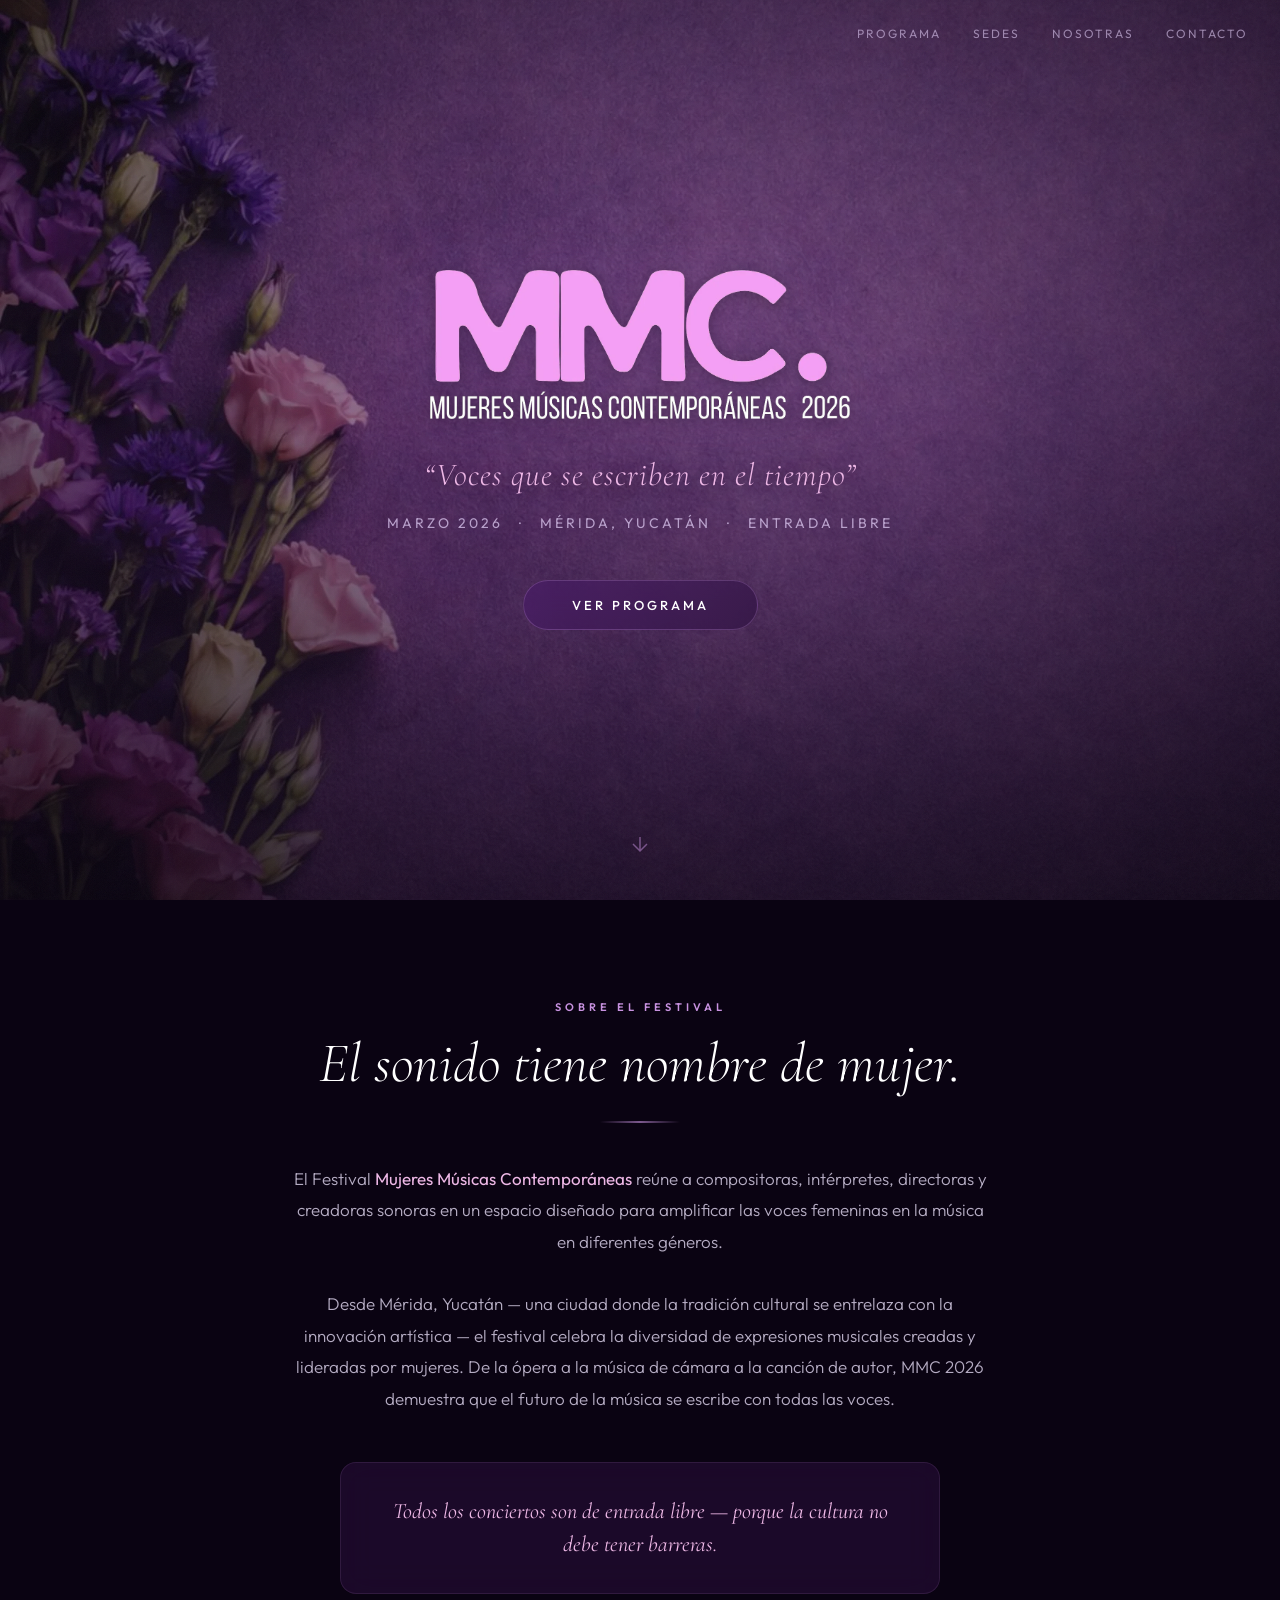
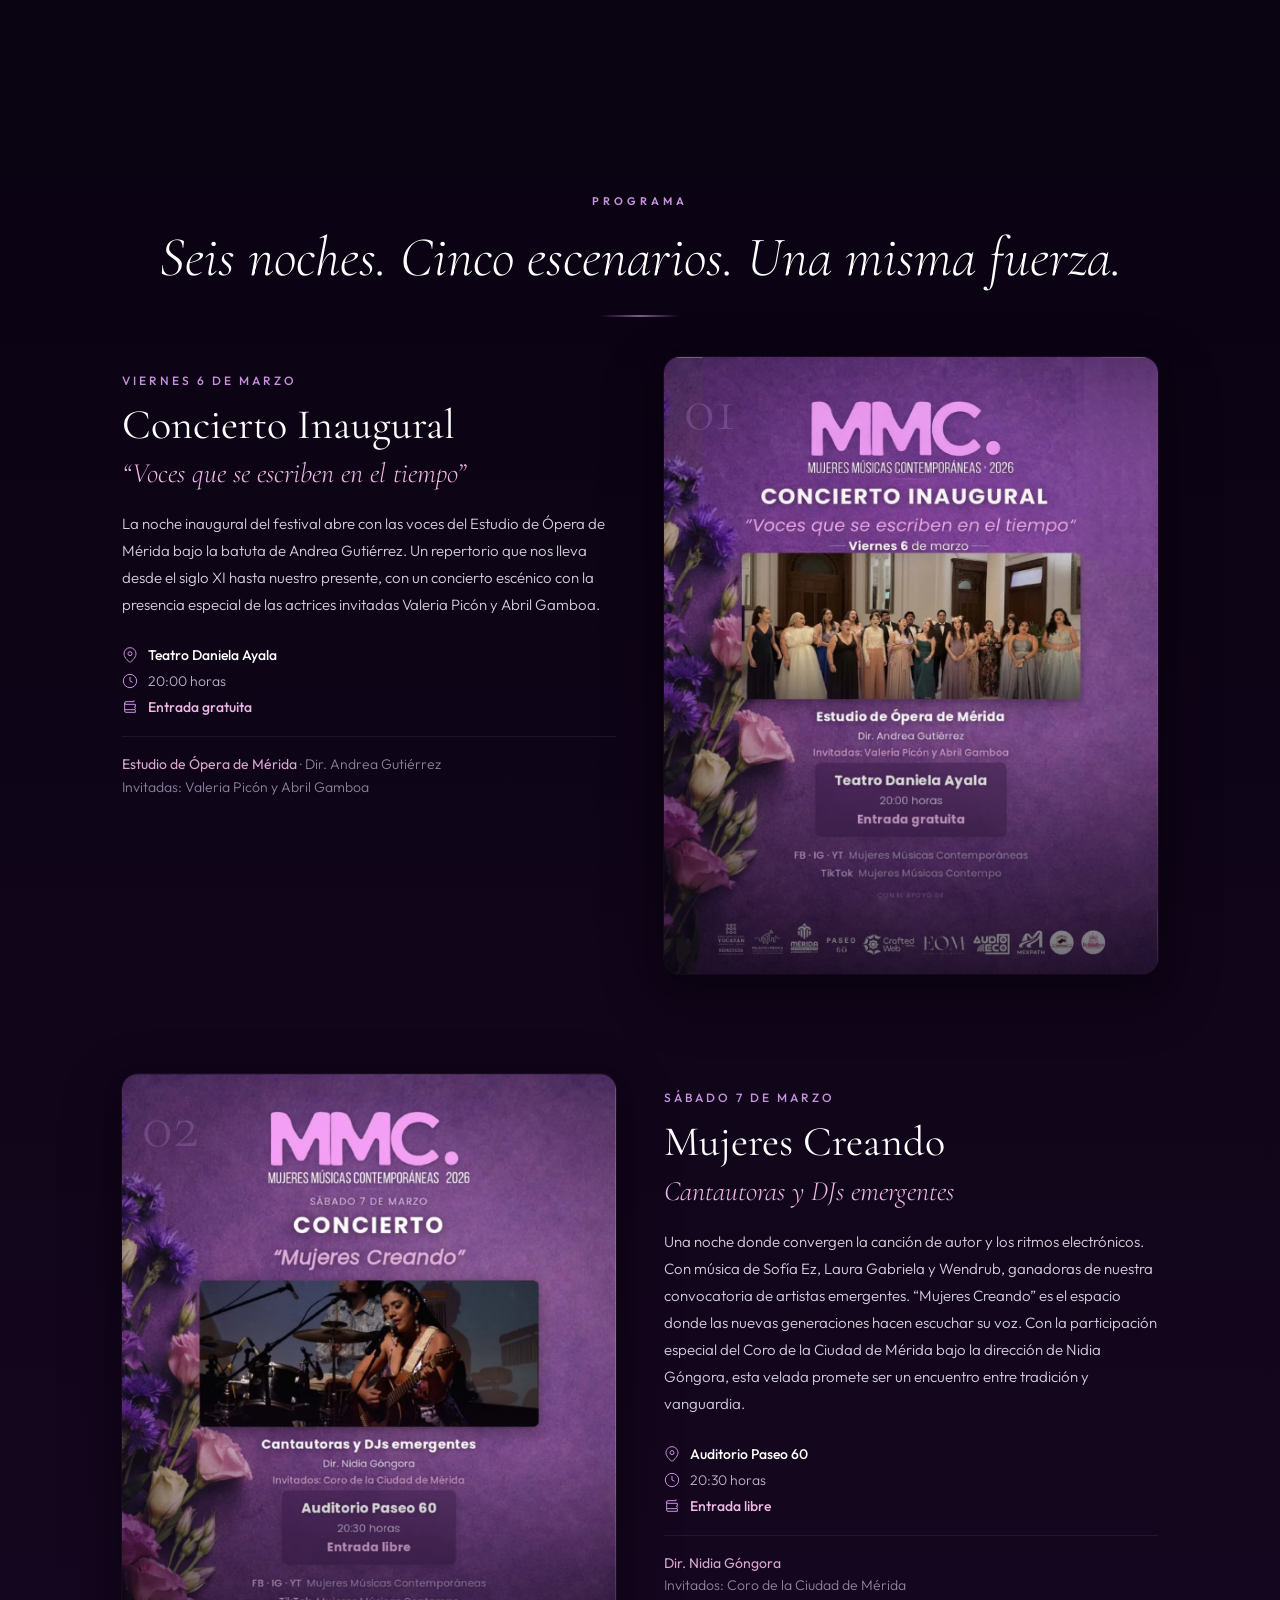
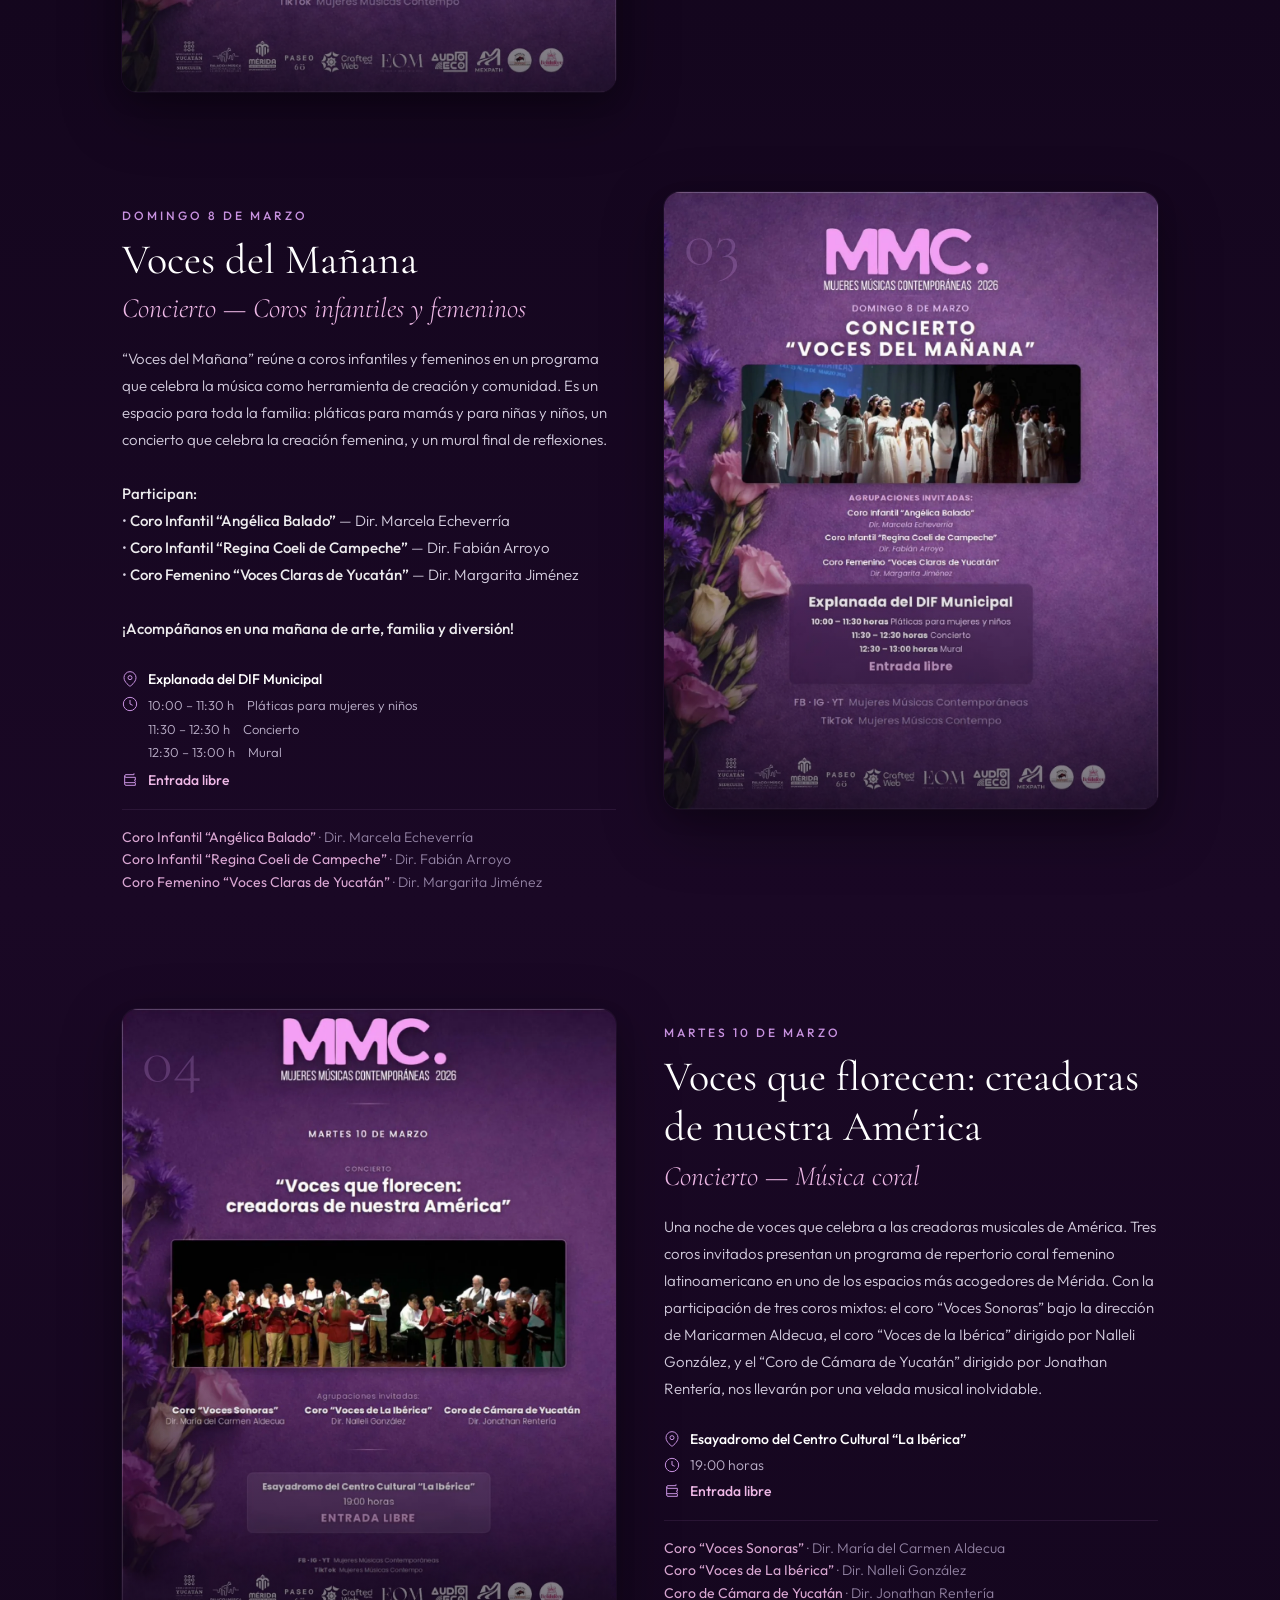
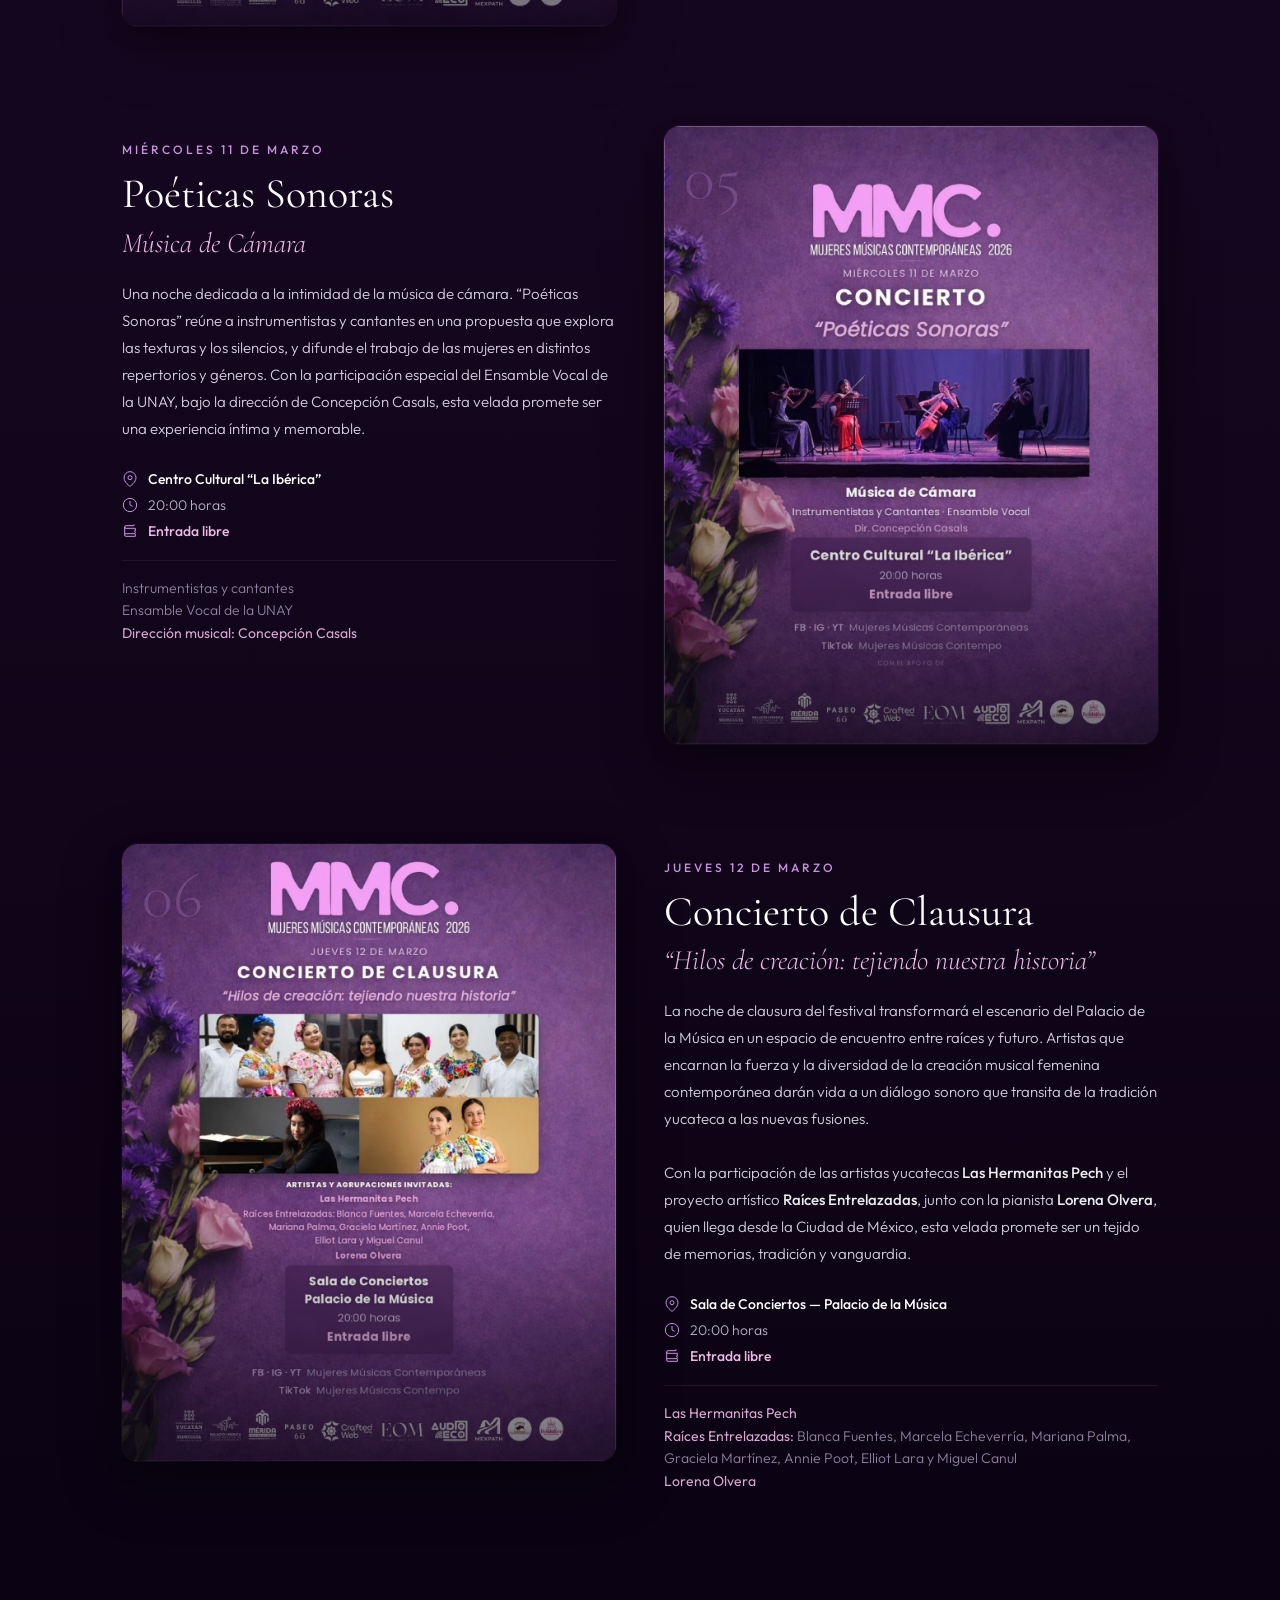
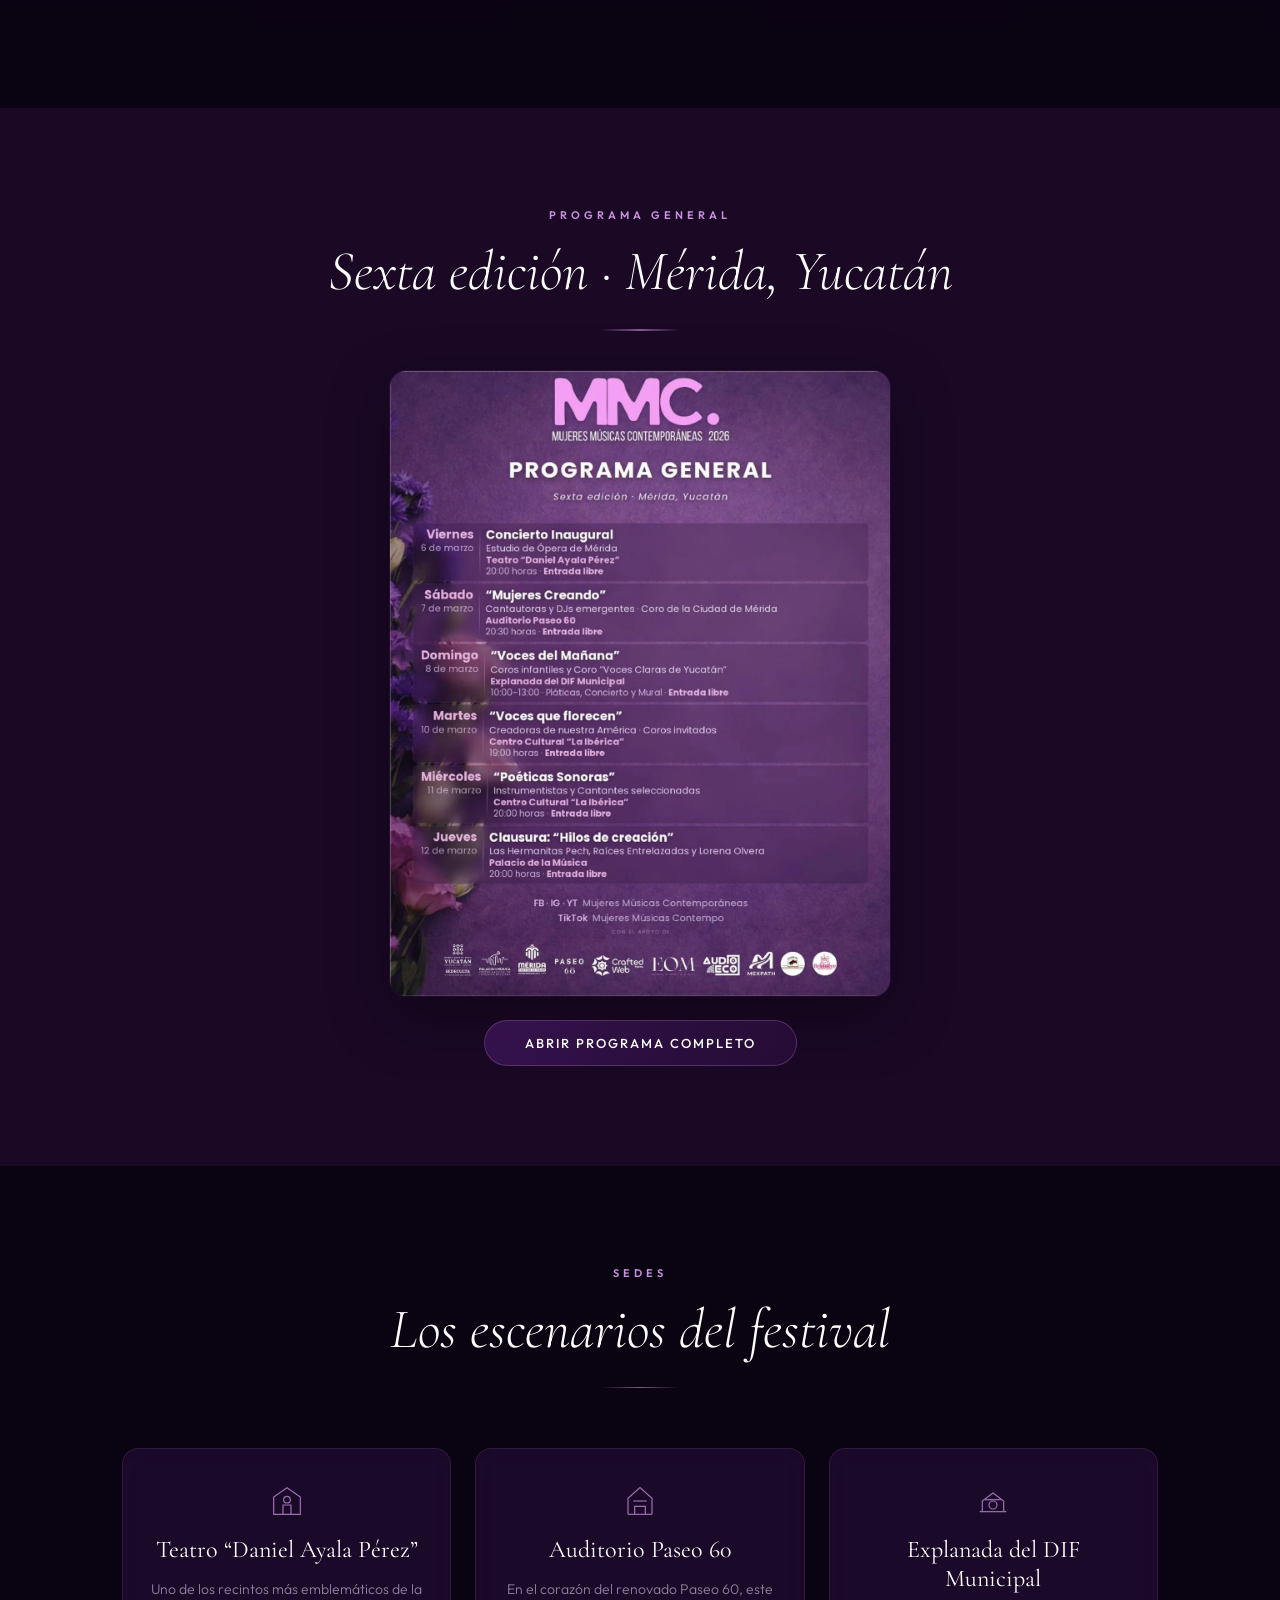
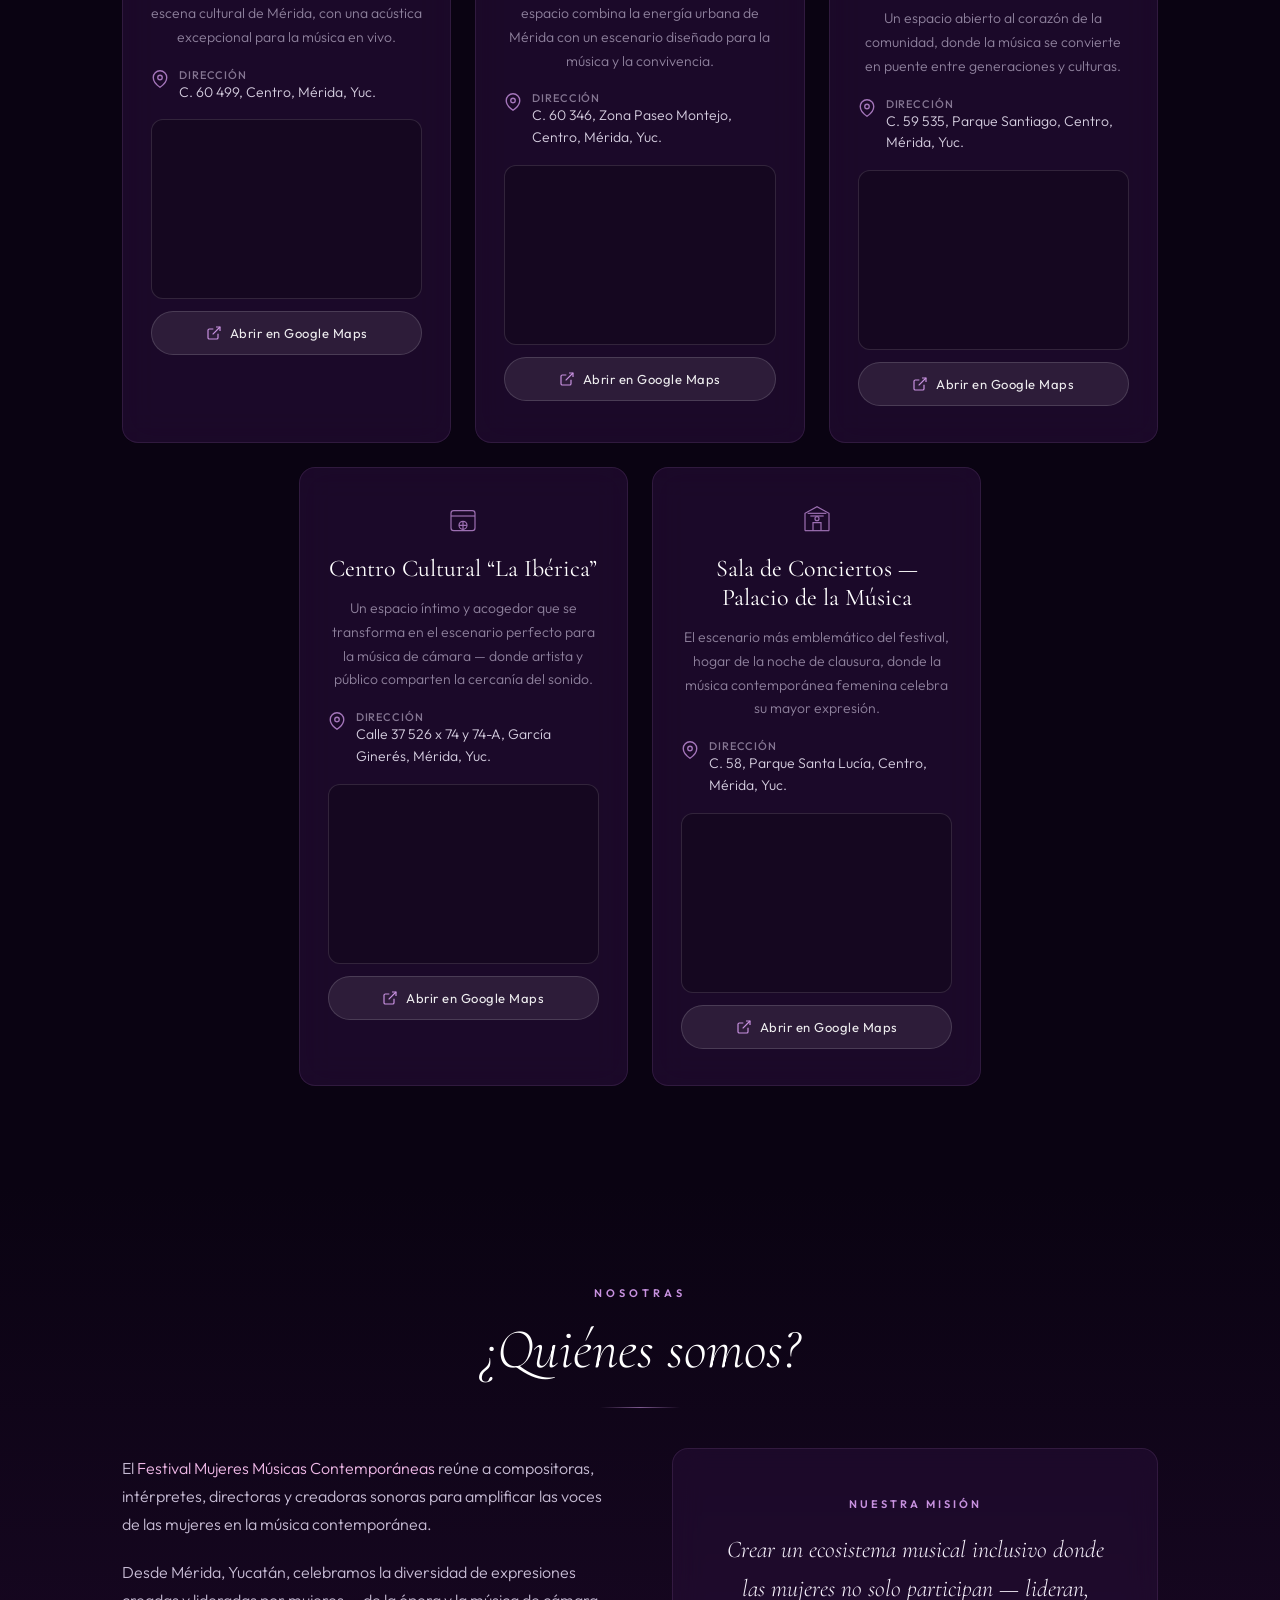
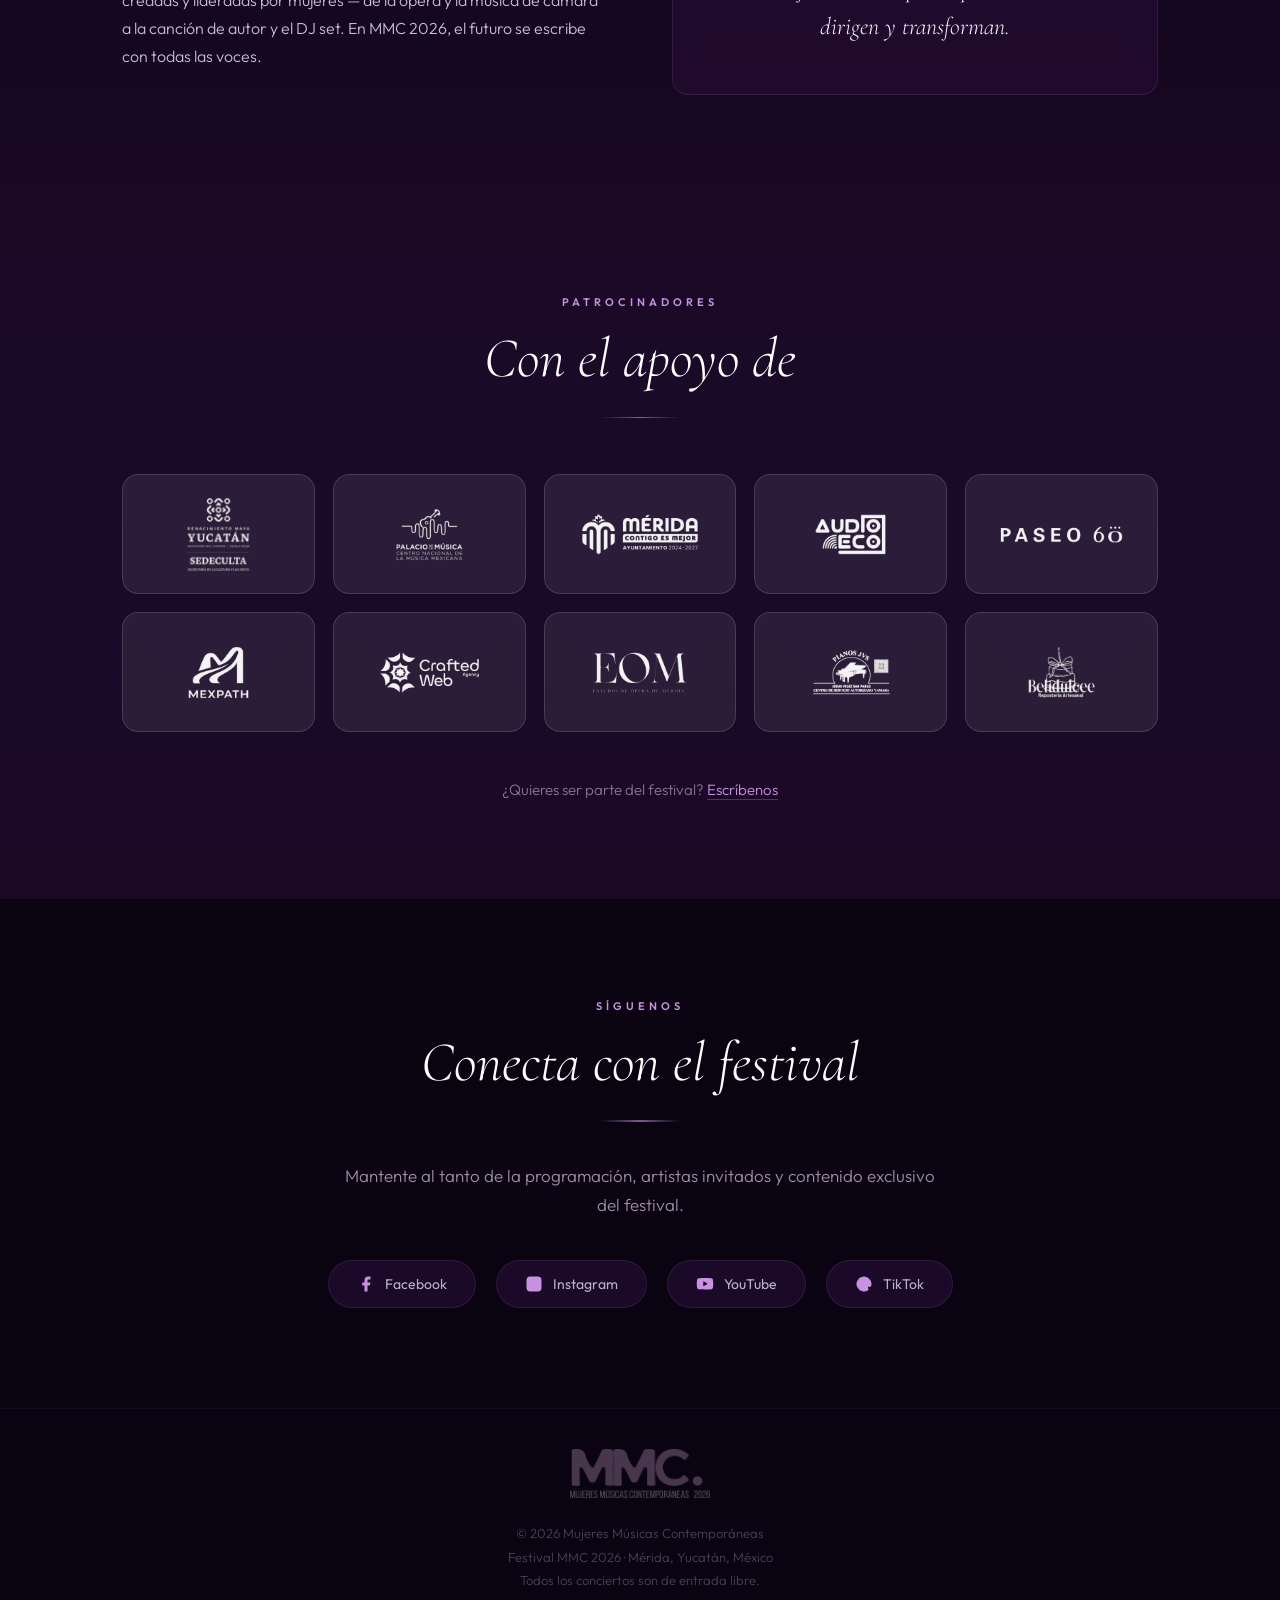
==== commit f2a6cd11: "Normalize small sponsor logos for equal treatment - Rescale content within 800x320 canvas for sponso" ====
--- a/index.html
+++ b/index.html
@@ -621,7 +621,7 @@
     <div class="deco-line"></div>
     <div class="sponsor-grid">
       <div class="sponsor-tile sponsor-boost-01"><img loading="lazy" src="images/sponsors/normalized/sponsor-01.webp" alt="SEDECULTA"></div>
-      <div class="sponsor-tile sponsor-boost-02"><img loading="lazy" src="images/sponsors/normalized/sponsor-02.webp" alt="Palacio de la Música"></div>
+      <div class="sponsor-tile"><img loading="lazy" src="images/sponsors/normalized/sponsor-02.webp" alt="Palacio de la Música"></div>
       <div class="sponsor-tile"><img loading="lazy" src="images/sponsors/normalized/sponsor-03.webp" alt="Ayuntamiento de Mérida"></div>
       <div class="sponsor-tile"><img loading="lazy" src="images/sponsors/normalized/sponsor-04.webp" alt="Audio Eco"></div>
       <div class="sponsor-tile"><img loading="lazy" src="images/sponsors/normalized/sponsor-05.webp" alt="Paseo 60"></div>
--- a/css/styles.css
+++ b/css/styles.css
@@ -144,8 +144,7 @@
 .sponsor-tile.sponsor-light{background:rgba(255,255,255,0.16);border-color:rgba(255,255,255,0.22);}
 .sponsor-tile.sponsor-light:hover{background:rgba(255,255,255,0.22);}
 .sponsor-tile.sponsor-invert img{filter:brightness(0) invert(1);}
-.sponsor-tile.sponsor-boost-01 img{max-height:88px;transform:scale(1.35);}
-.sponsor-tile.sponsor-boost-02 img{max-height:88px;transform:scale(1.22);}
+.sponsor-tile.sponsor-boost-01 img{transform:scale(1.35);}
 .sponsor-cta{text-align:center;margin-top:48px;font-size:15px;font-weight:300;color:rgba(220,210,235,0.55);}
 .sponsor-cta a{color:var(--lilac);text-decoration:none;border-bottom:1px solid rgba(200,146,224,0.3);transition:border-color .3s;}
 .sponsor-cta a:hover{border-color:var(--lilac);}
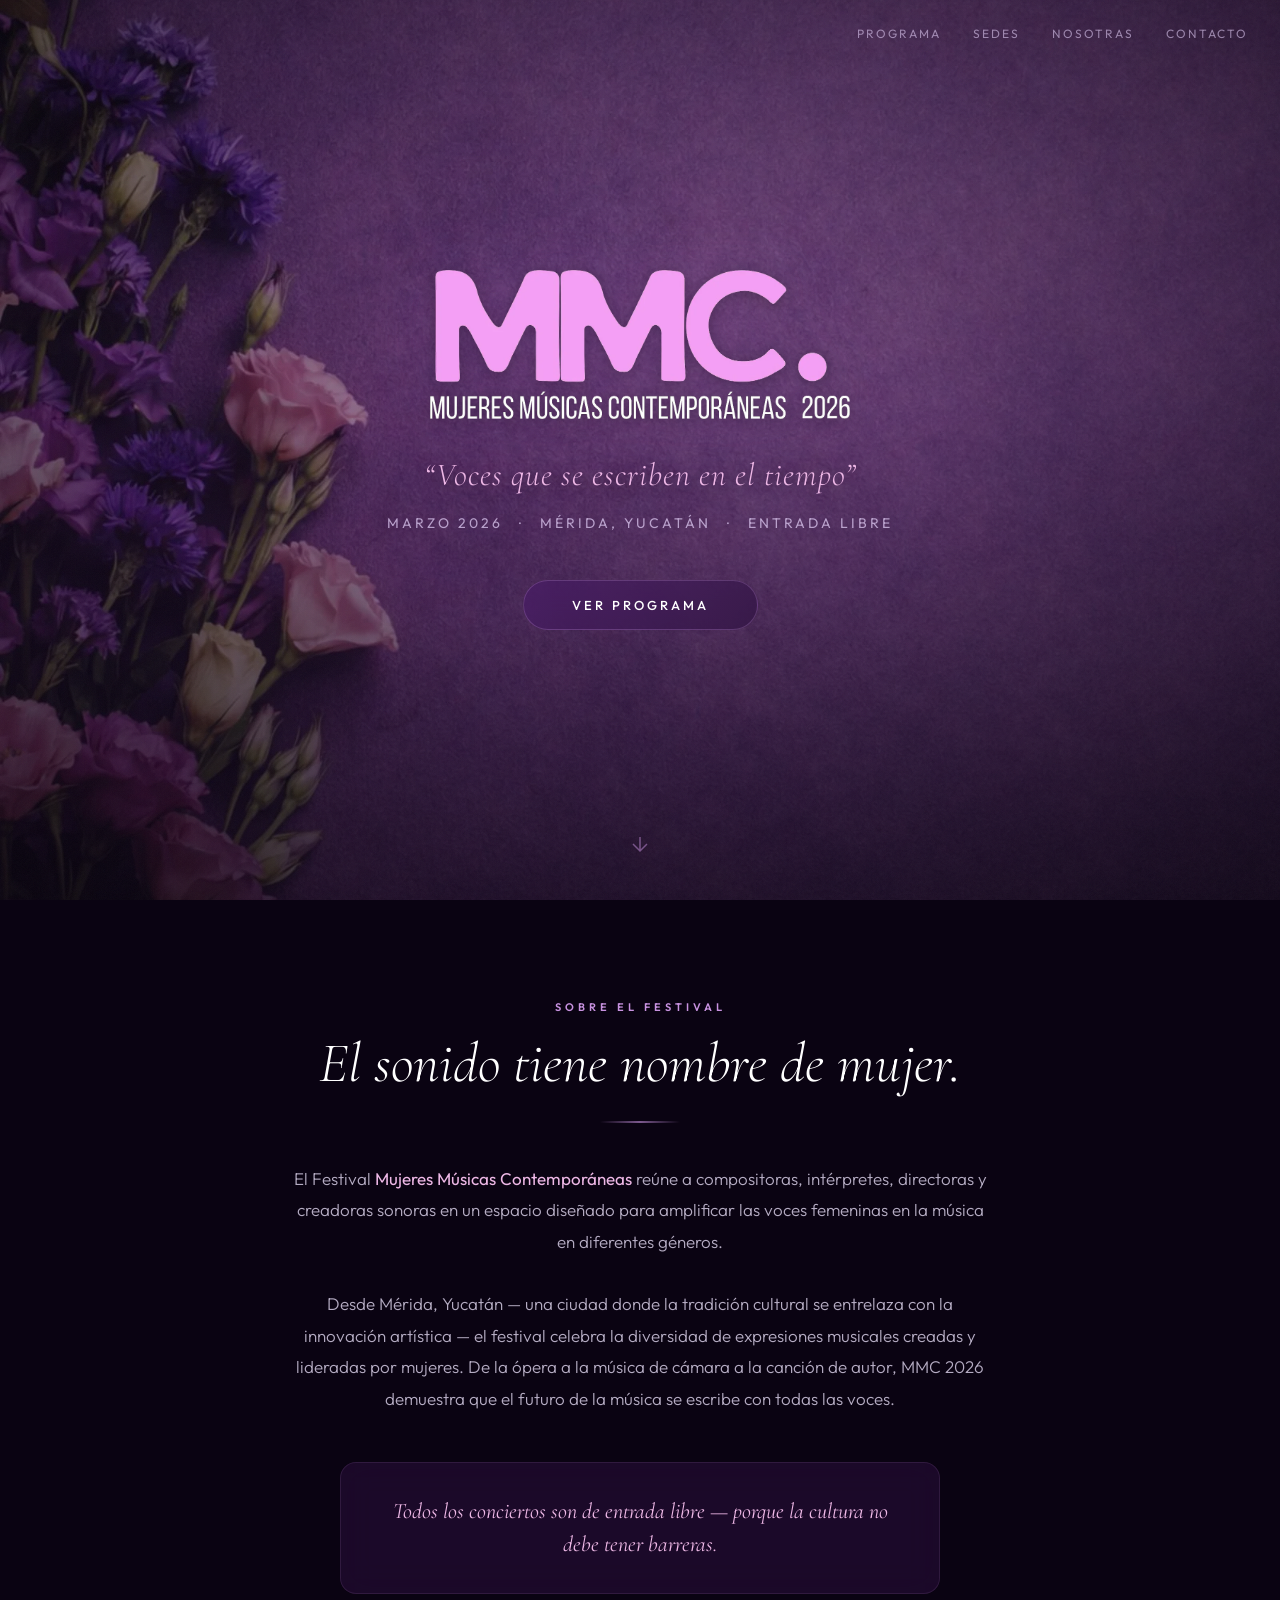
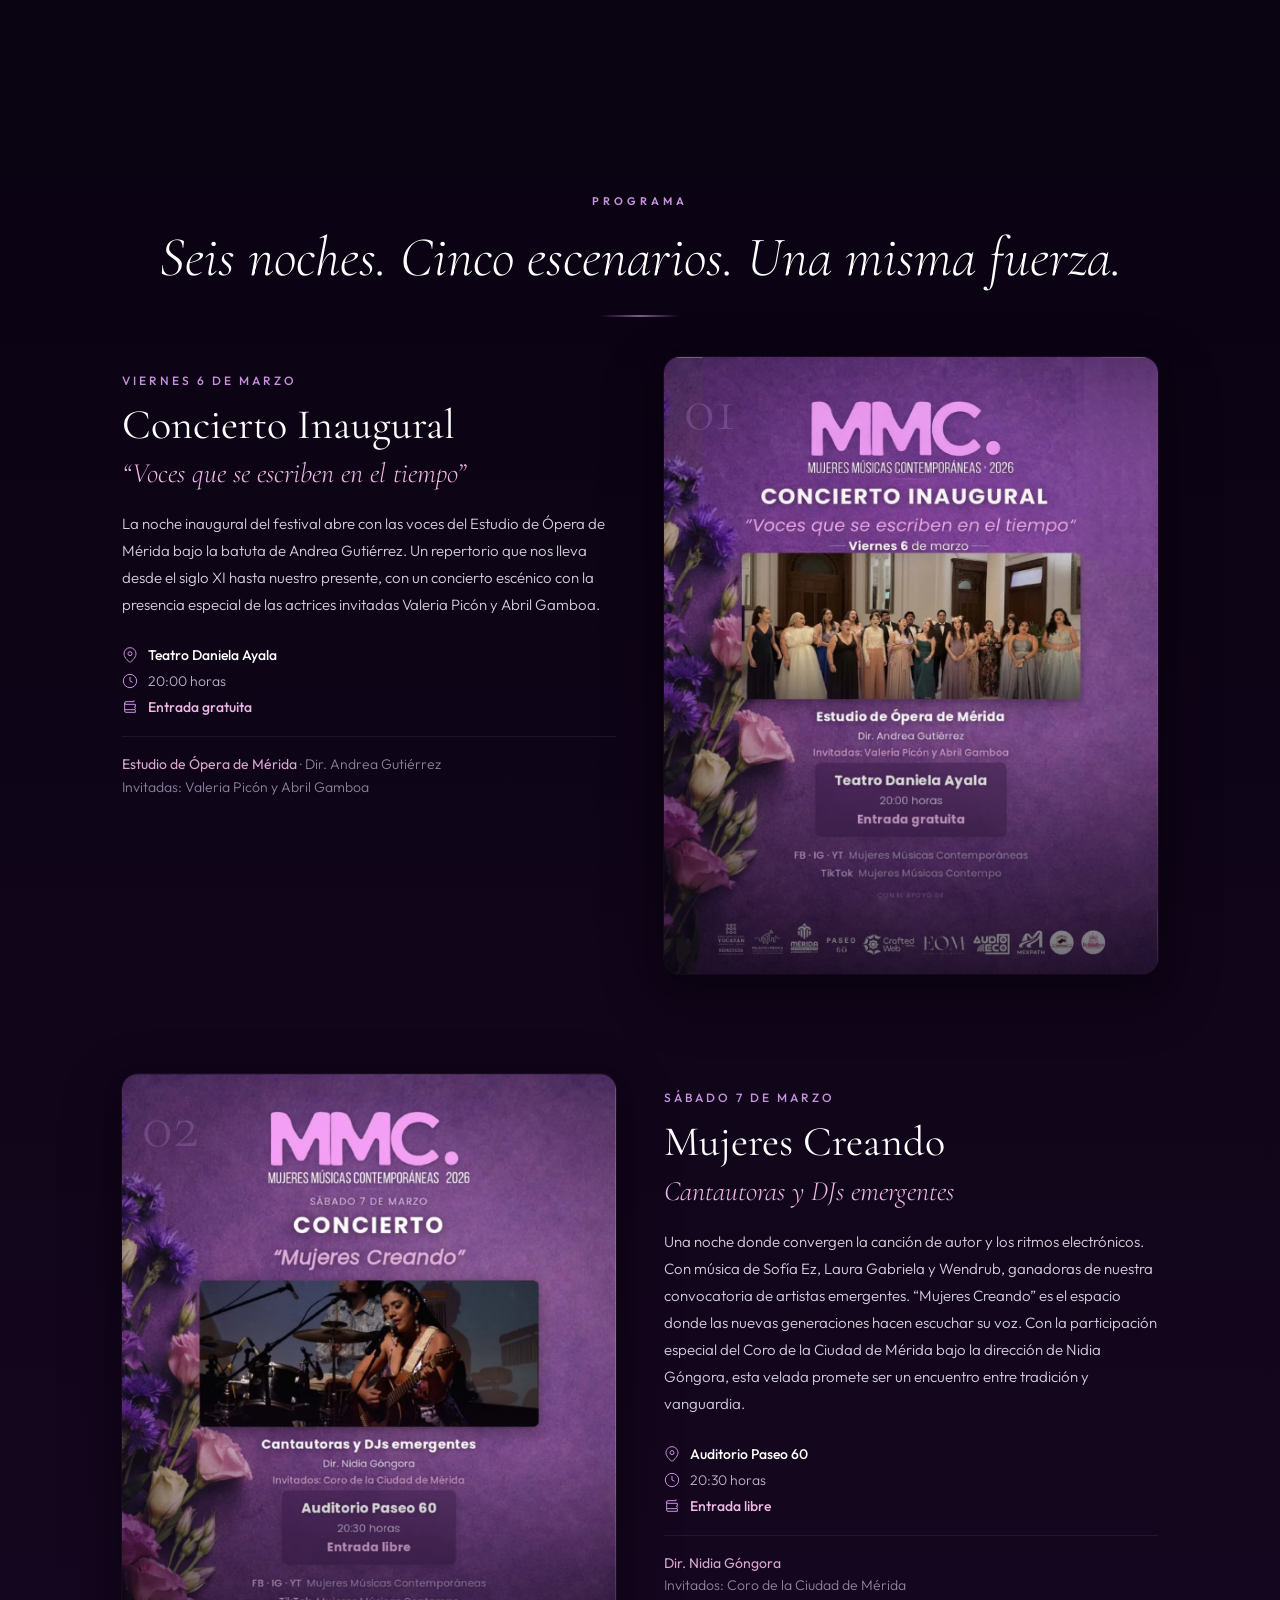
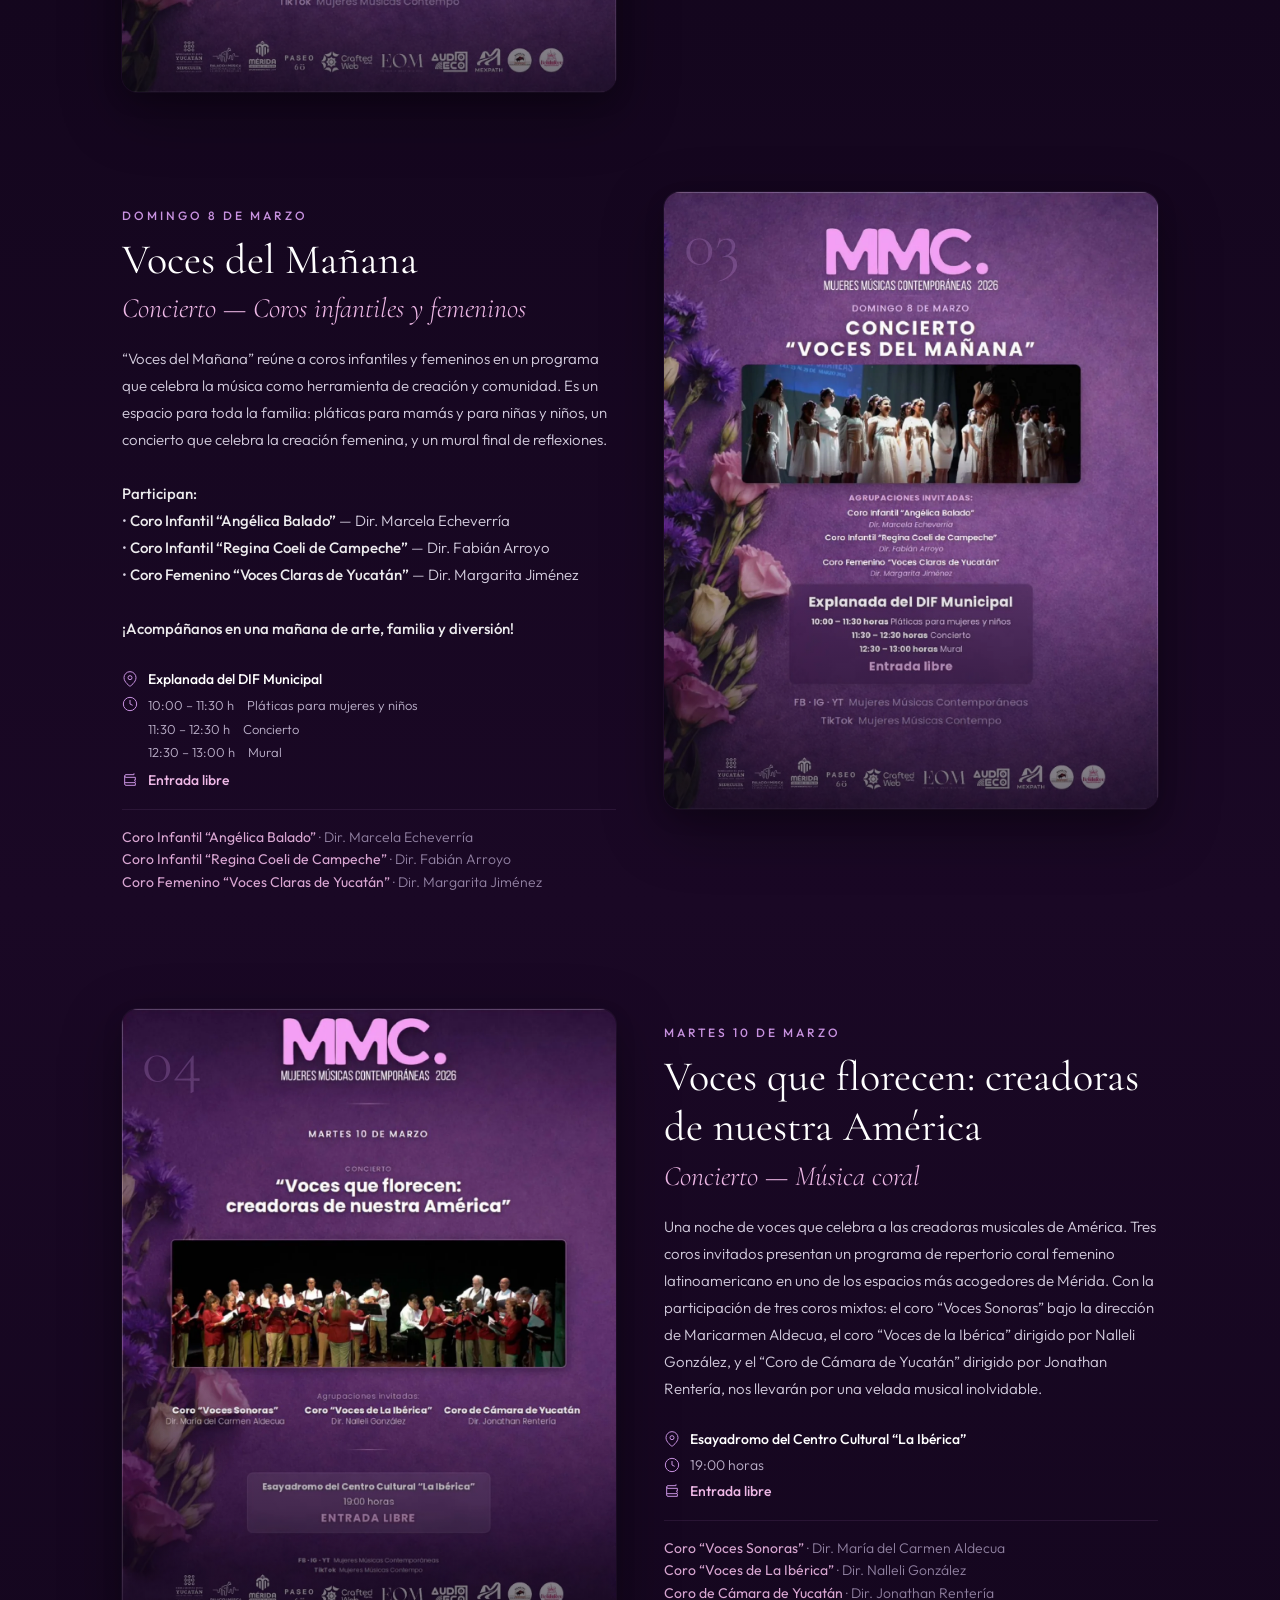
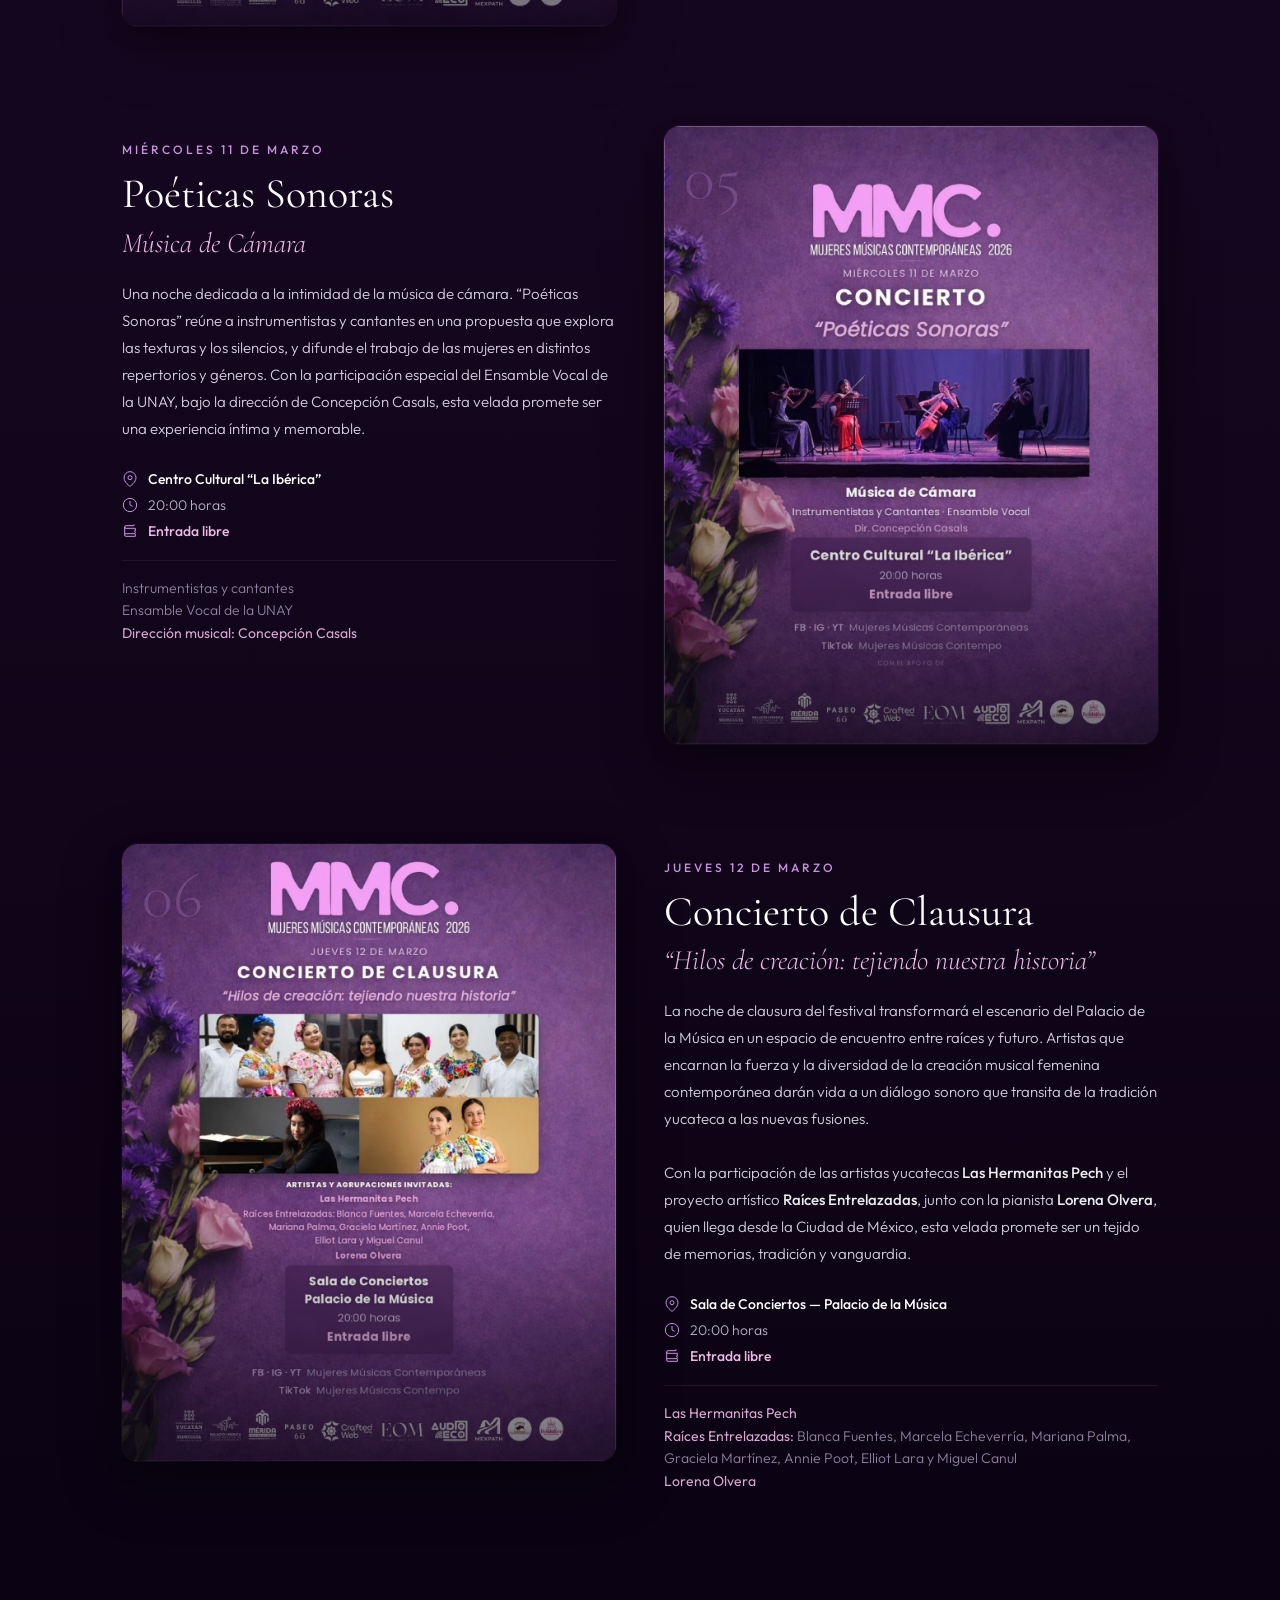
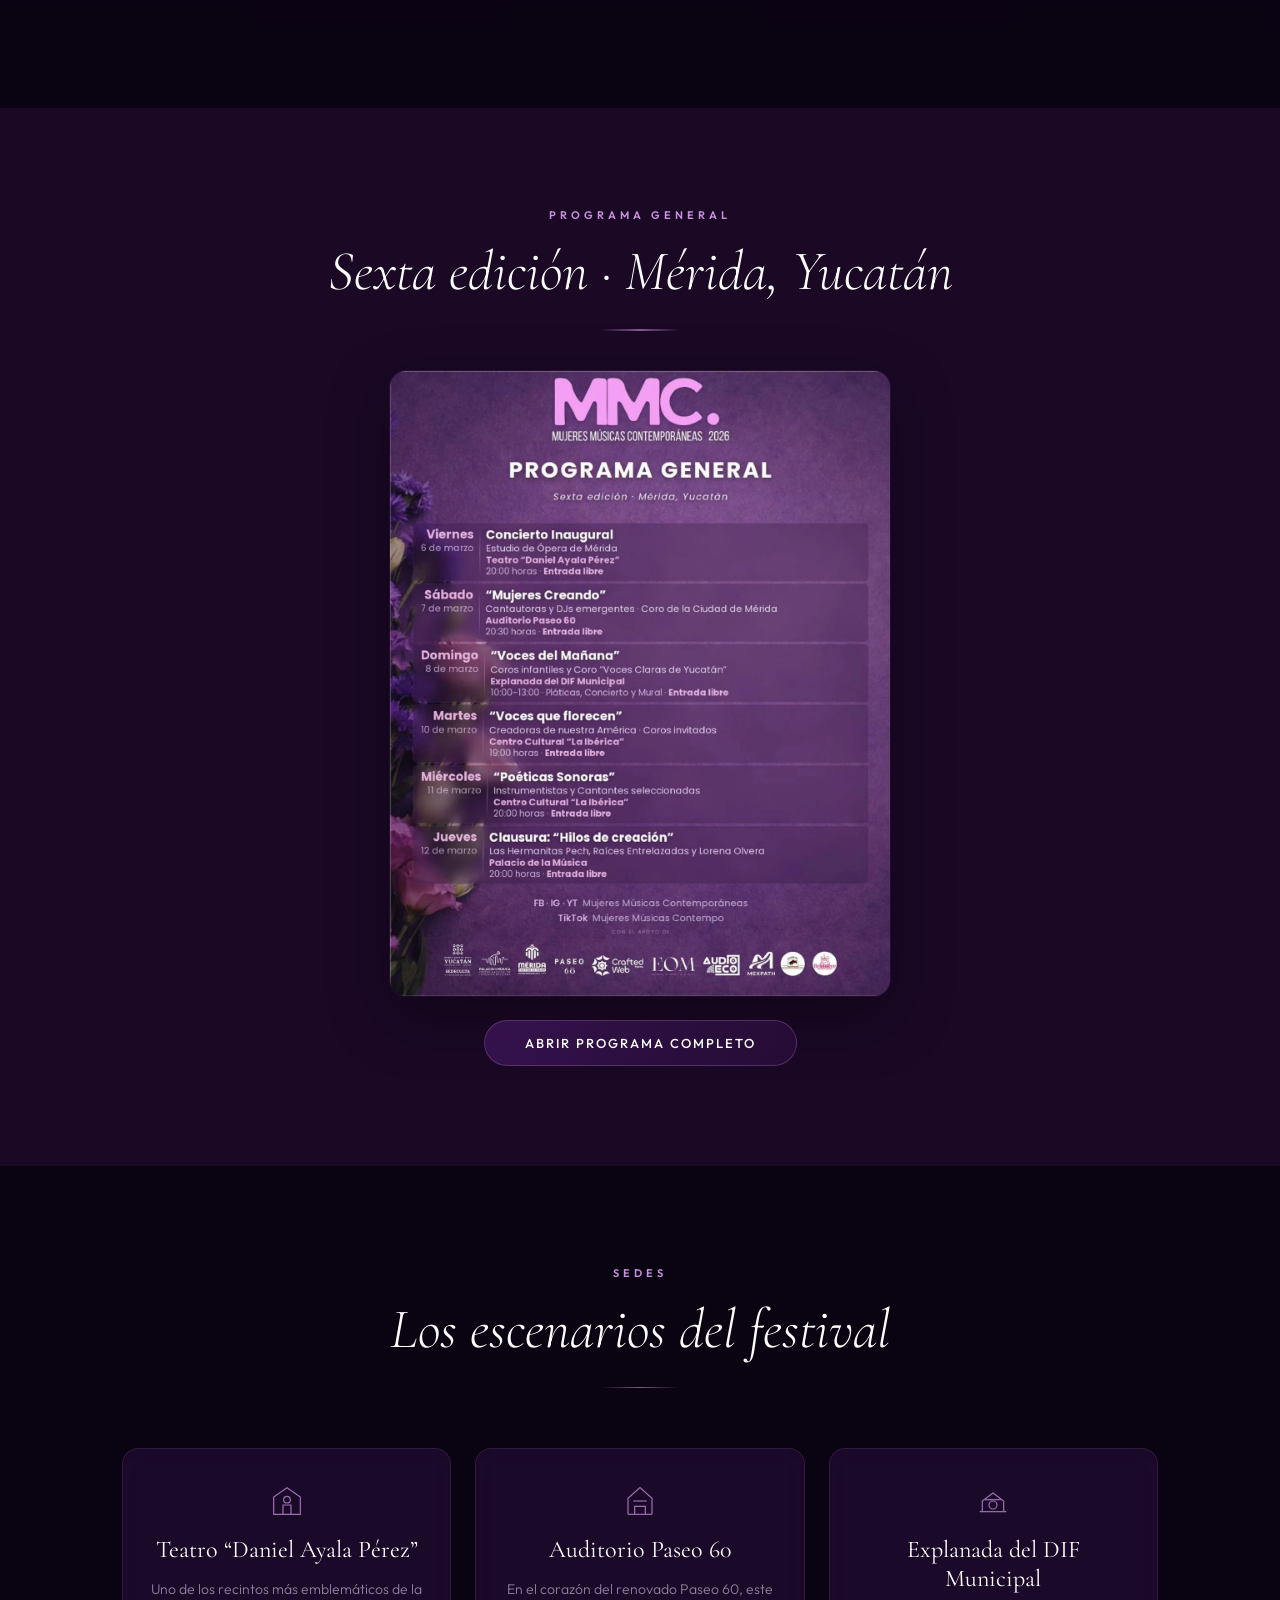
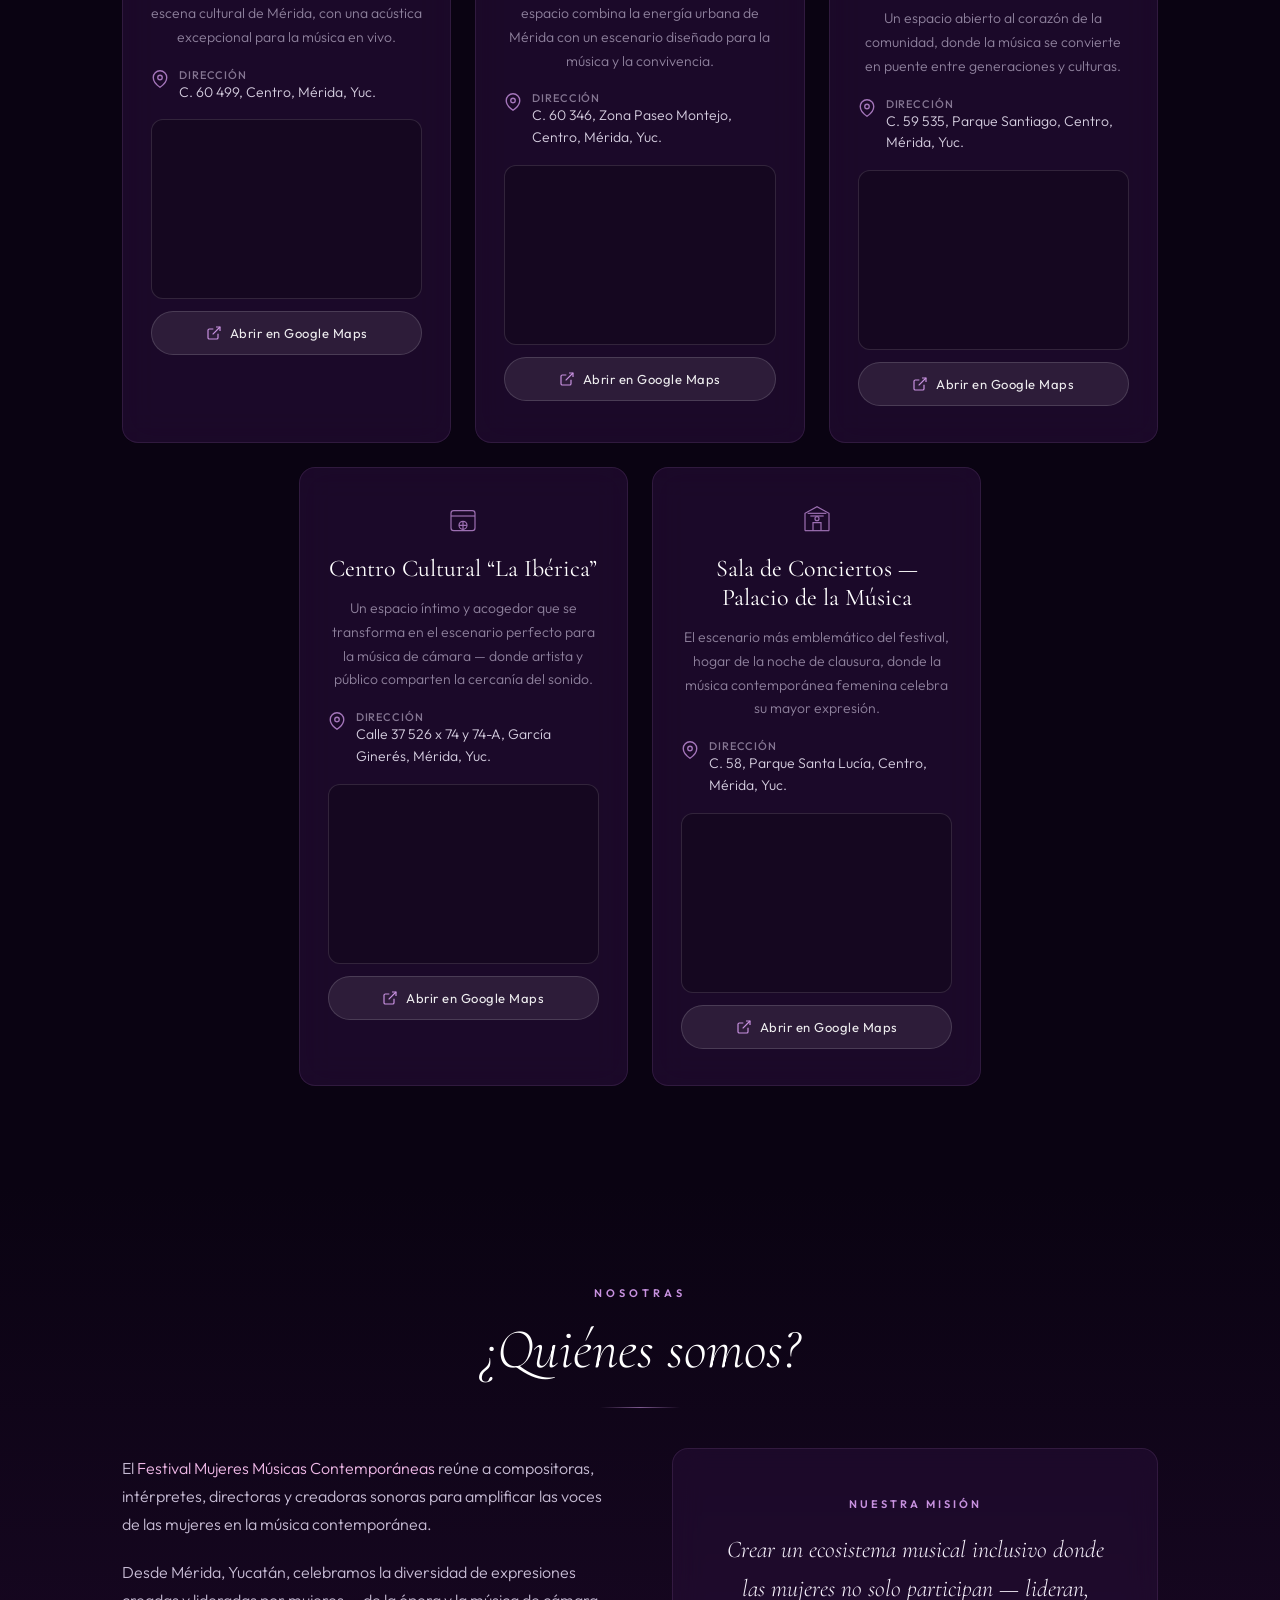
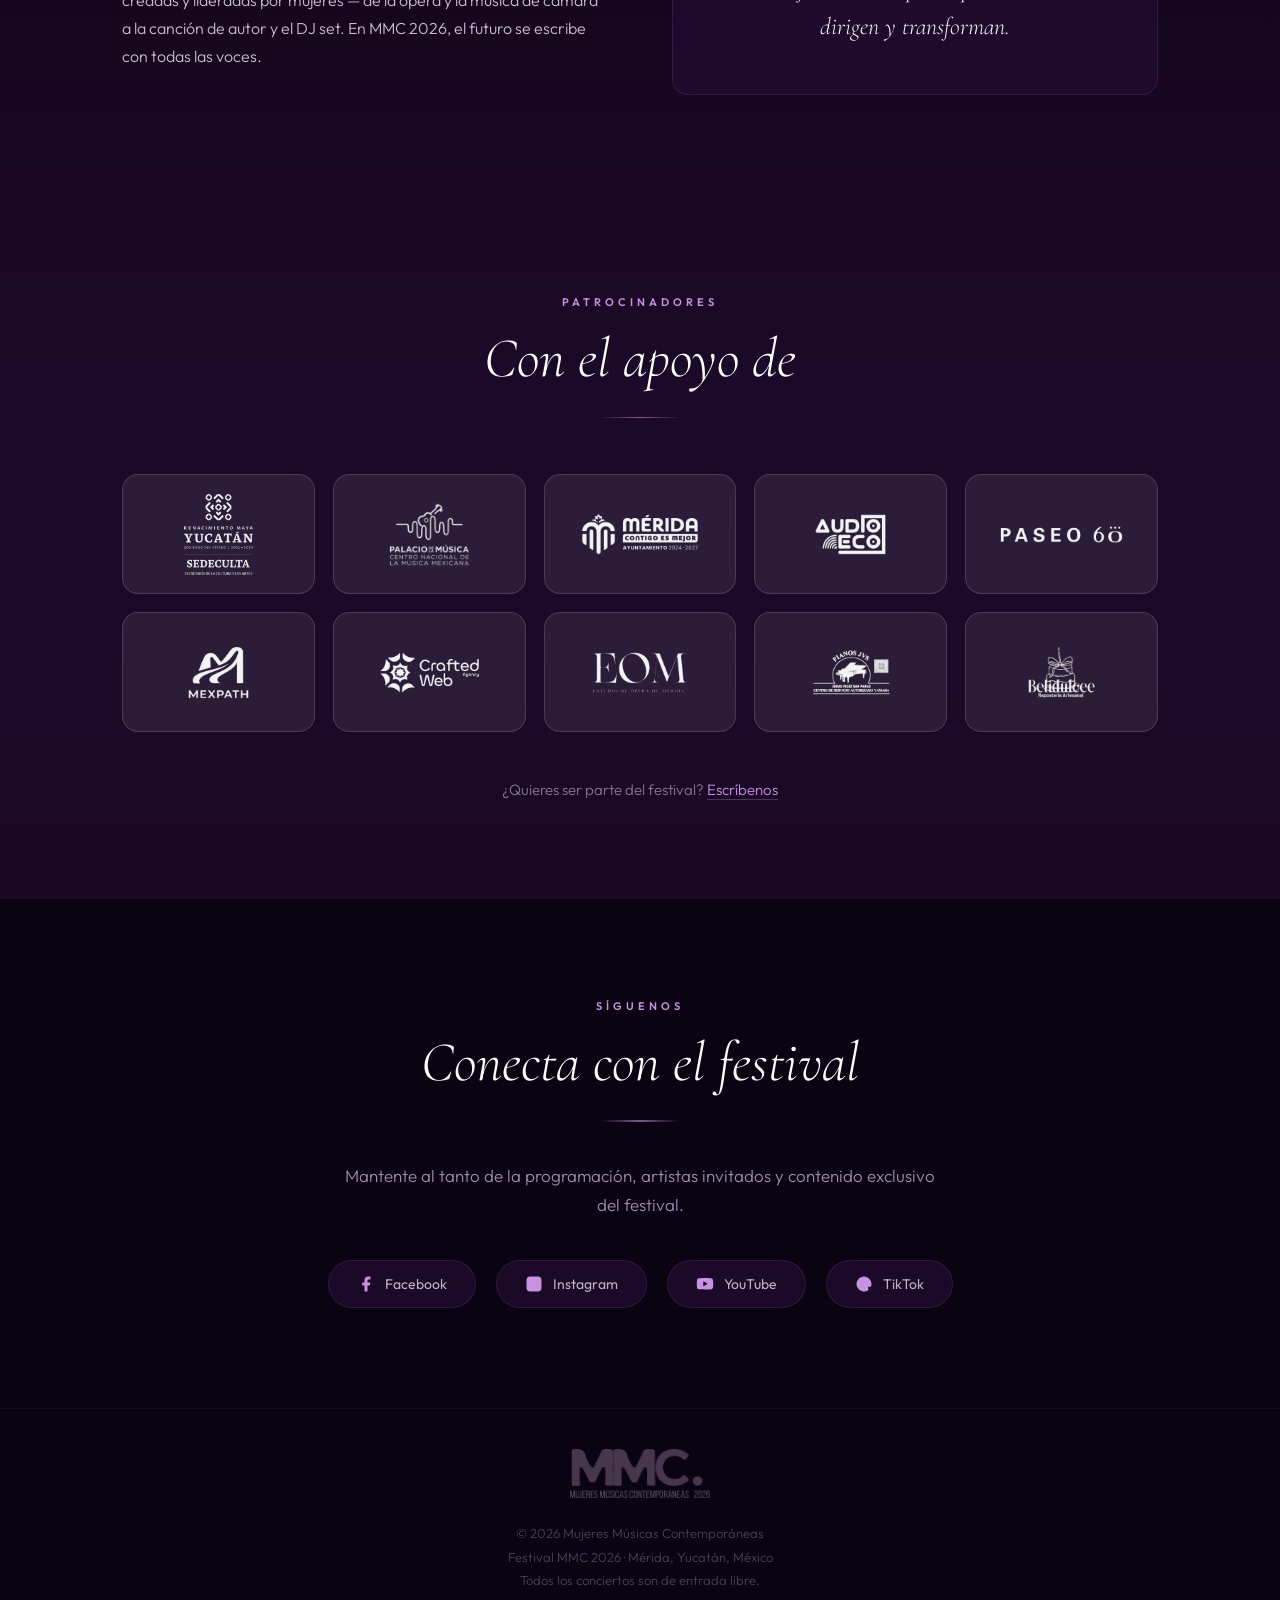
==== commit 0fff13c7: "Fix first two sponsor logos + add clickable sponsor links Sizing: - sponsor-01 (SEDECULTA): scale(1." ====
--- a/index.html
+++ b/index.html
@@ -620,13 +620,13 @@
     <div class="section-title">Con el apoyo de</div>
     <div class="deco-line"></div>
     <div class="sponsor-grid">
-      <div class="sponsor-tile sponsor-boost-01"><img loading="lazy" src="images/sponsors/normalized/sponsor-01.webp" alt="SEDECULTA"></div>
-      <div class="sponsor-tile"><img loading="lazy" src="images/sponsors/normalized/sponsor-02.webp" alt="Palacio de la Música"></div>
-      <div class="sponsor-tile"><img loading="lazy" src="images/sponsors/normalized/sponsor-03.webp" alt="Ayuntamiento de Mérida"></div>
+      <a class="sponsor-tile sponsor-boost-01" href="https://www.yucatan.gob.mx" target="_blank" rel="noopener noreferrer"><img loading="lazy" src="images/sponsors/normalized/sponsor-01.webp" alt="SEDECULTA"></a>
+      <div class="sponsor-tile sponsor-boost-02"><img loading="lazy" src="images/sponsors/normalized/sponsor-02.webp" alt="Palacio de la Música"></div>
+      <a class="sponsor-tile" href="https://www.merida.gob.mx" target="_blank" rel="noopener noreferrer"><img loading="lazy" src="images/sponsors/normalized/sponsor-03.webp" alt="Ayuntamiento de Mérida"></a>
       <div class="sponsor-tile"><img loading="lazy" src="images/sponsors/normalized/sponsor-04.webp" alt="Audio Eco"></div>
-      <div class="sponsor-tile"><img loading="lazy" src="images/sponsors/normalized/sponsor-05.webp" alt="Paseo 60"></div>
-      <div class="sponsor-tile"><img loading="lazy" src="images/sponsors/normalized/sponsor-06.webp" alt="MEXPATH"></div>
-      <div class="sponsor-tile"><img loading="lazy" src="images/sponsors/normalized/sponsor-07.webp" alt="Patrocinador"></div>
+      <a class="sponsor-tile" href="https://paseo60.com" target="_blank" rel="noopener noreferrer"><img loading="lazy" src="images/sponsors/normalized/sponsor-05.webp" alt="Paseo 60"></a>
+      <a class="sponsor-tile" href="https://www.mexpath.com" target="_blank" rel="noopener noreferrer"><img loading="lazy" src="images/sponsors/normalized/sponsor-06.webp" alt="MEXPATH"></a>
+      <a class="sponsor-tile" href="https://craftedweb.agency" target="_blank" rel="noopener noreferrer"><img loading="lazy" src="images/sponsors/normalized/sponsor-07.webp" alt="CraftedWeb Agency"></a>
       <div class="sponsor-tile"><img loading="lazy" src="images/sponsors/normalized/sponsor-08.webp" alt="Estudio de Ópera de Mérida"></div>
       <div class="sponsor-tile"><img loading="lazy" src="images/sponsors/normalized/sponsor-09.webp" alt="Pianos JVS"></div>
       <div class="sponsor-tile"><img loading="lazy" src="images/sponsors/normalized/sponsor-10.webp" alt="Belidulcee Repostería Artesanal"></div>
--- a/css/styles.css
+++ b/css/styles.css
@@ -137,14 +137,15 @@
 /* ═══ PATROCINADORES ═══ */
 .sponsors-section{background:linear-gradient(180deg,var(--bg-purple),#1a0a2a,var(--bg-purple));}
 .sponsor-grid{display:grid;grid-template-columns:repeat(5,minmax(0,1fr));gap:18px;margin-top:56px;}
-.sponsor-tile{height:120px;padding:16px;border:1px solid rgba(255,255,255,0.14);border-radius:16px;display:flex;align-items:center;justify-content:center;background:rgba(255,255,255,0.08);backdrop-filter:blur(12px);transition:all .3s ease;}
+.sponsor-tile{height:120px;padding:16px;border:1px solid rgba(255,255,255,0.14);border-radius:16px;display:flex;align-items:center;justify-content:center;background:rgba(255,255,255,0.08);backdrop-filter:blur(12px);transition:all .3s ease;text-decoration:none;color:inherit;}
 .sponsor-tile:hover{border-color:rgba(255,255,255,0.28);transform:translateY(-2px);background:rgba(255,255,255,0.13);}
 .sponsor-tile img{max-width:90%;max-height:72px;object-fit:contain;opacity:0.95;transition:opacity .3s;}
 .sponsor-tile:hover img{opacity:1;}
 .sponsor-tile.sponsor-light{background:rgba(255,255,255,0.16);border-color:rgba(255,255,255,0.22);}
 .sponsor-tile.sponsor-light:hover{background:rgba(255,255,255,0.22);}
 .sponsor-tile.sponsor-invert img{filter:brightness(0) invert(1);}
-.sponsor-tile.sponsor-boost-01 img{transform:scale(1.35);}
+.sponsor-tile.sponsor-boost-01 img{transform:scale(1.5);}
+.sponsor-tile.sponsor-boost-02 img{transform:scale(1.2);}
 .sponsor-cta{text-align:center;margin-top:48px;font-size:15px;font-weight:300;color:rgba(220,210,235,0.55);}
 .sponsor-cta a{color:var(--lilac);text-decoration:none;border-bottom:1px solid rgba(200,146,224,0.3);transition:border-color .3s;}
 .sponsor-cta a:hover{border-color:var(--lilac);}
@@ -186,4 +187,6 @@
   .sponsor-grid{grid-template-columns:repeat(2,minmax(0,1fr));gap:14px;}
   .sponsor-tile{height:104px;padding:14px;}
   .sponsor-tile img{max-height:64px;}
+  .sponsor-tile.sponsor-boost-01 img{transform:scale(1.6);}
+  .sponsor-tile.sponsor-boost-02 img{transform:scale(1.3);}
 }
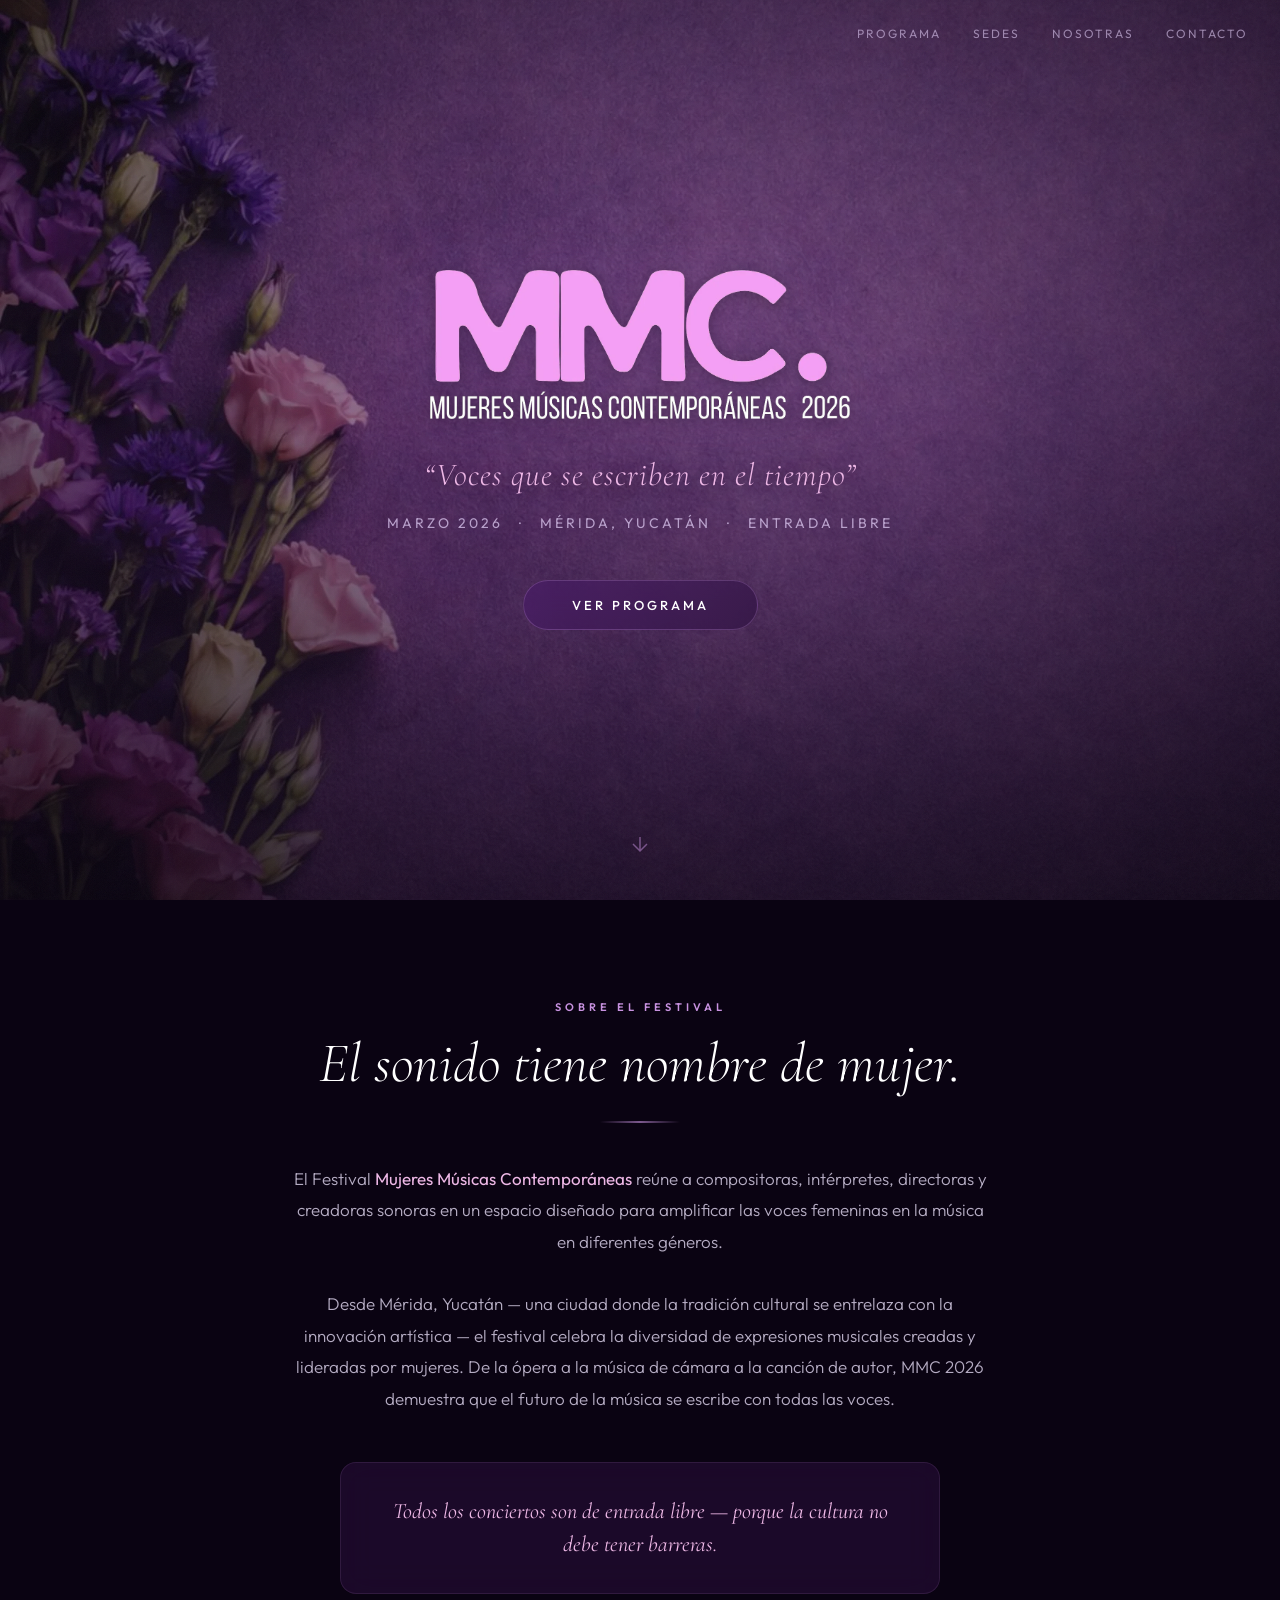
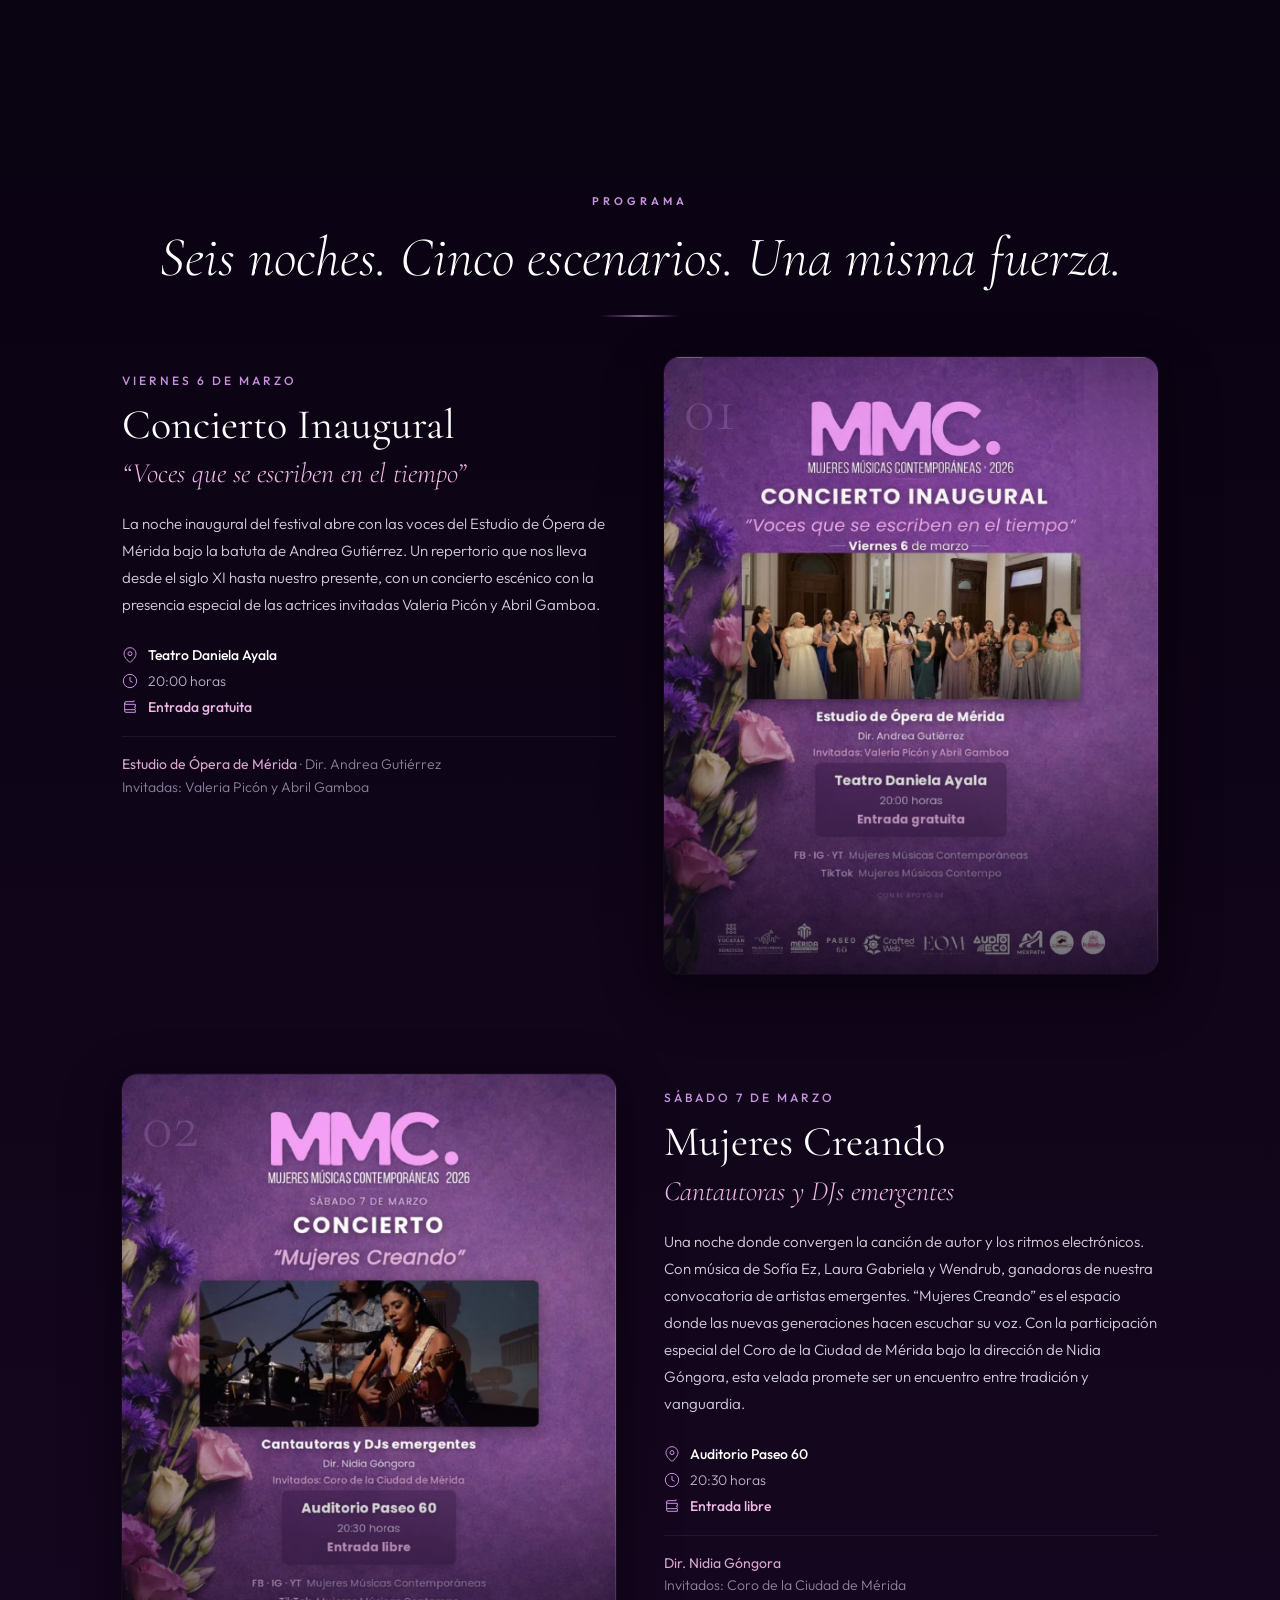
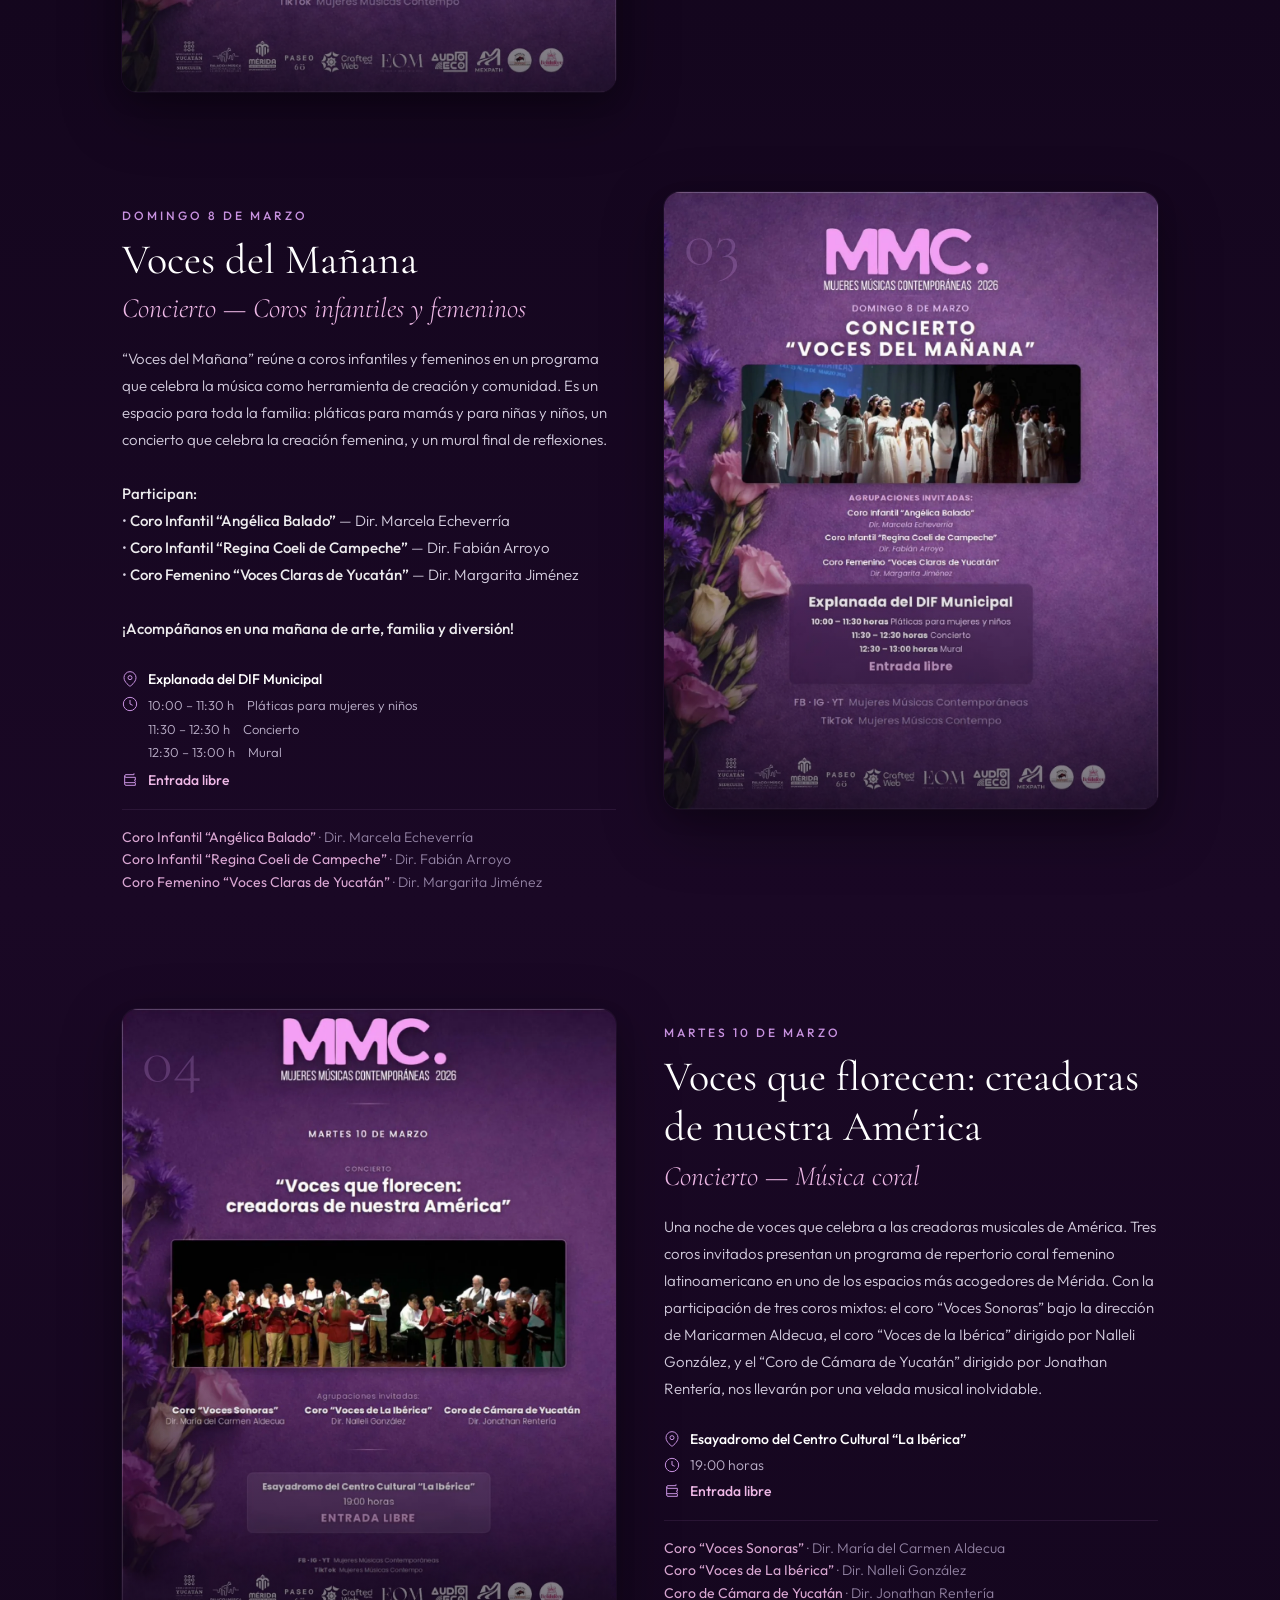
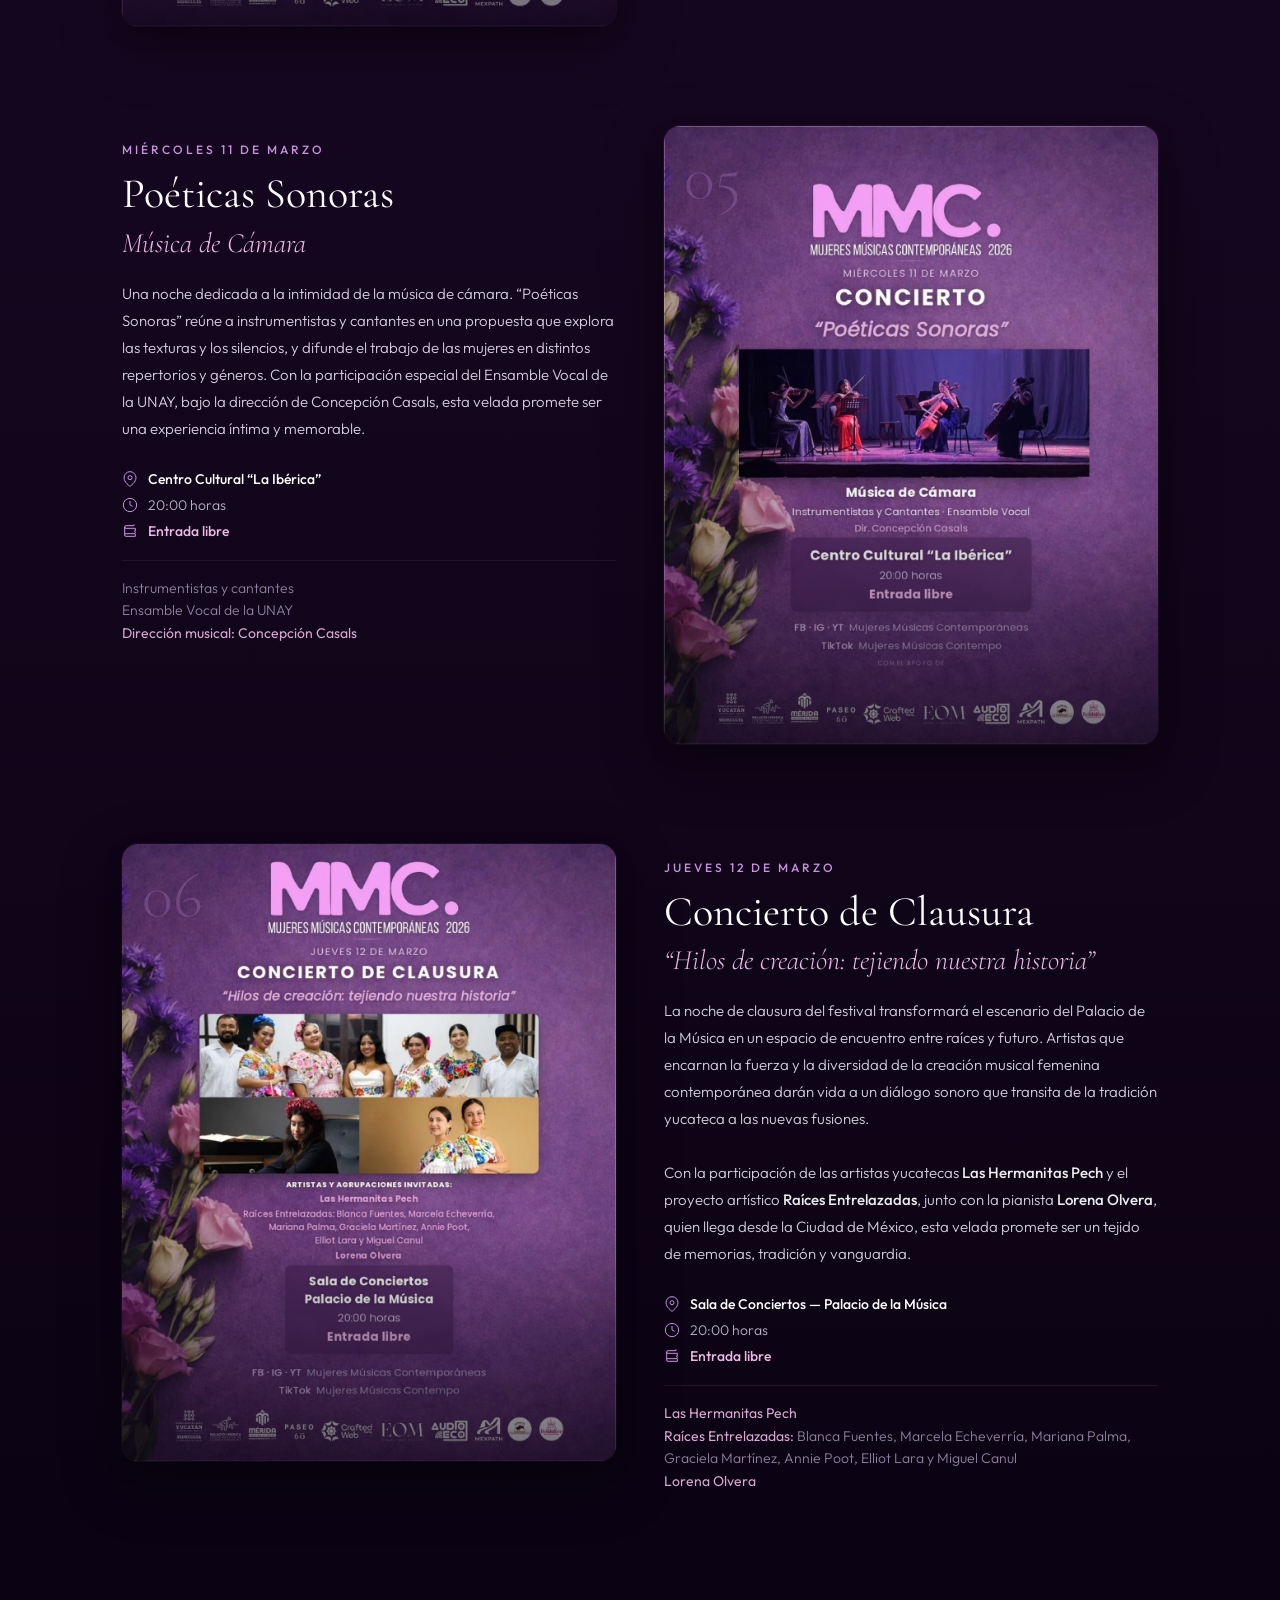
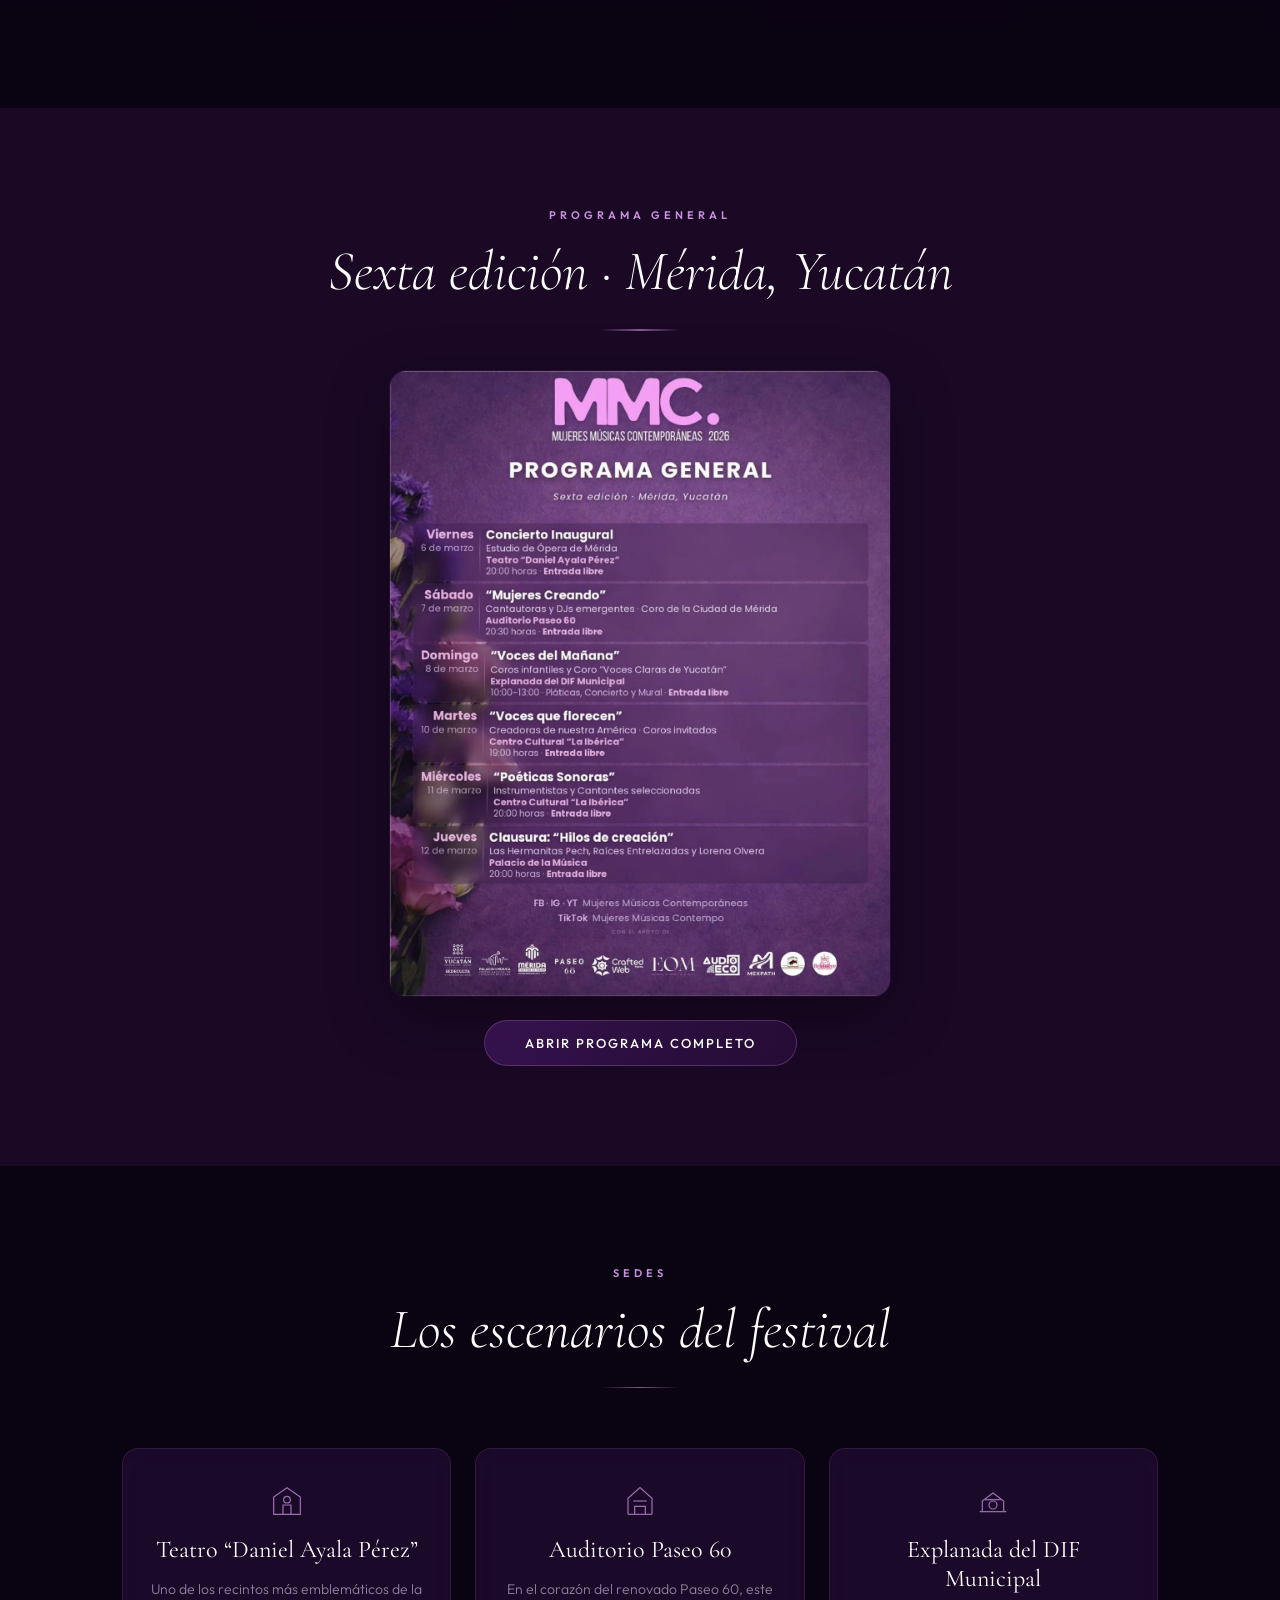
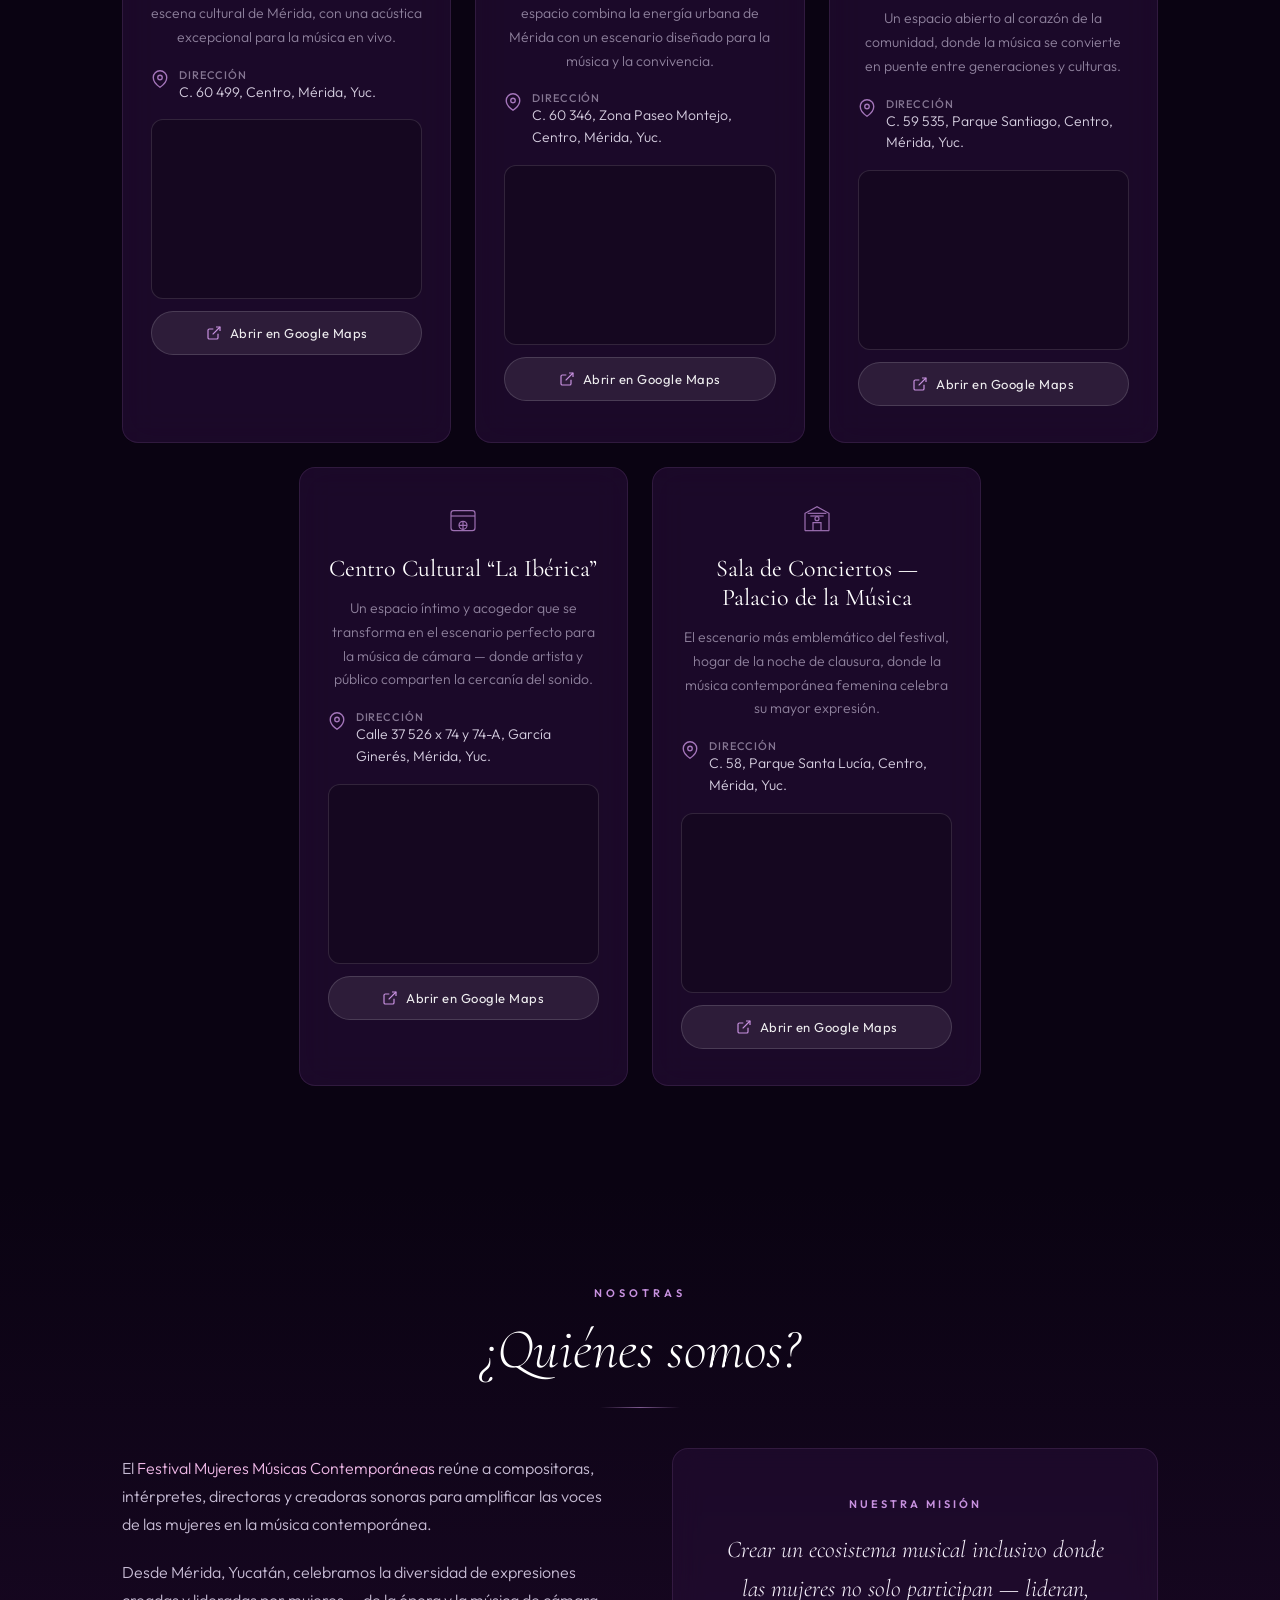
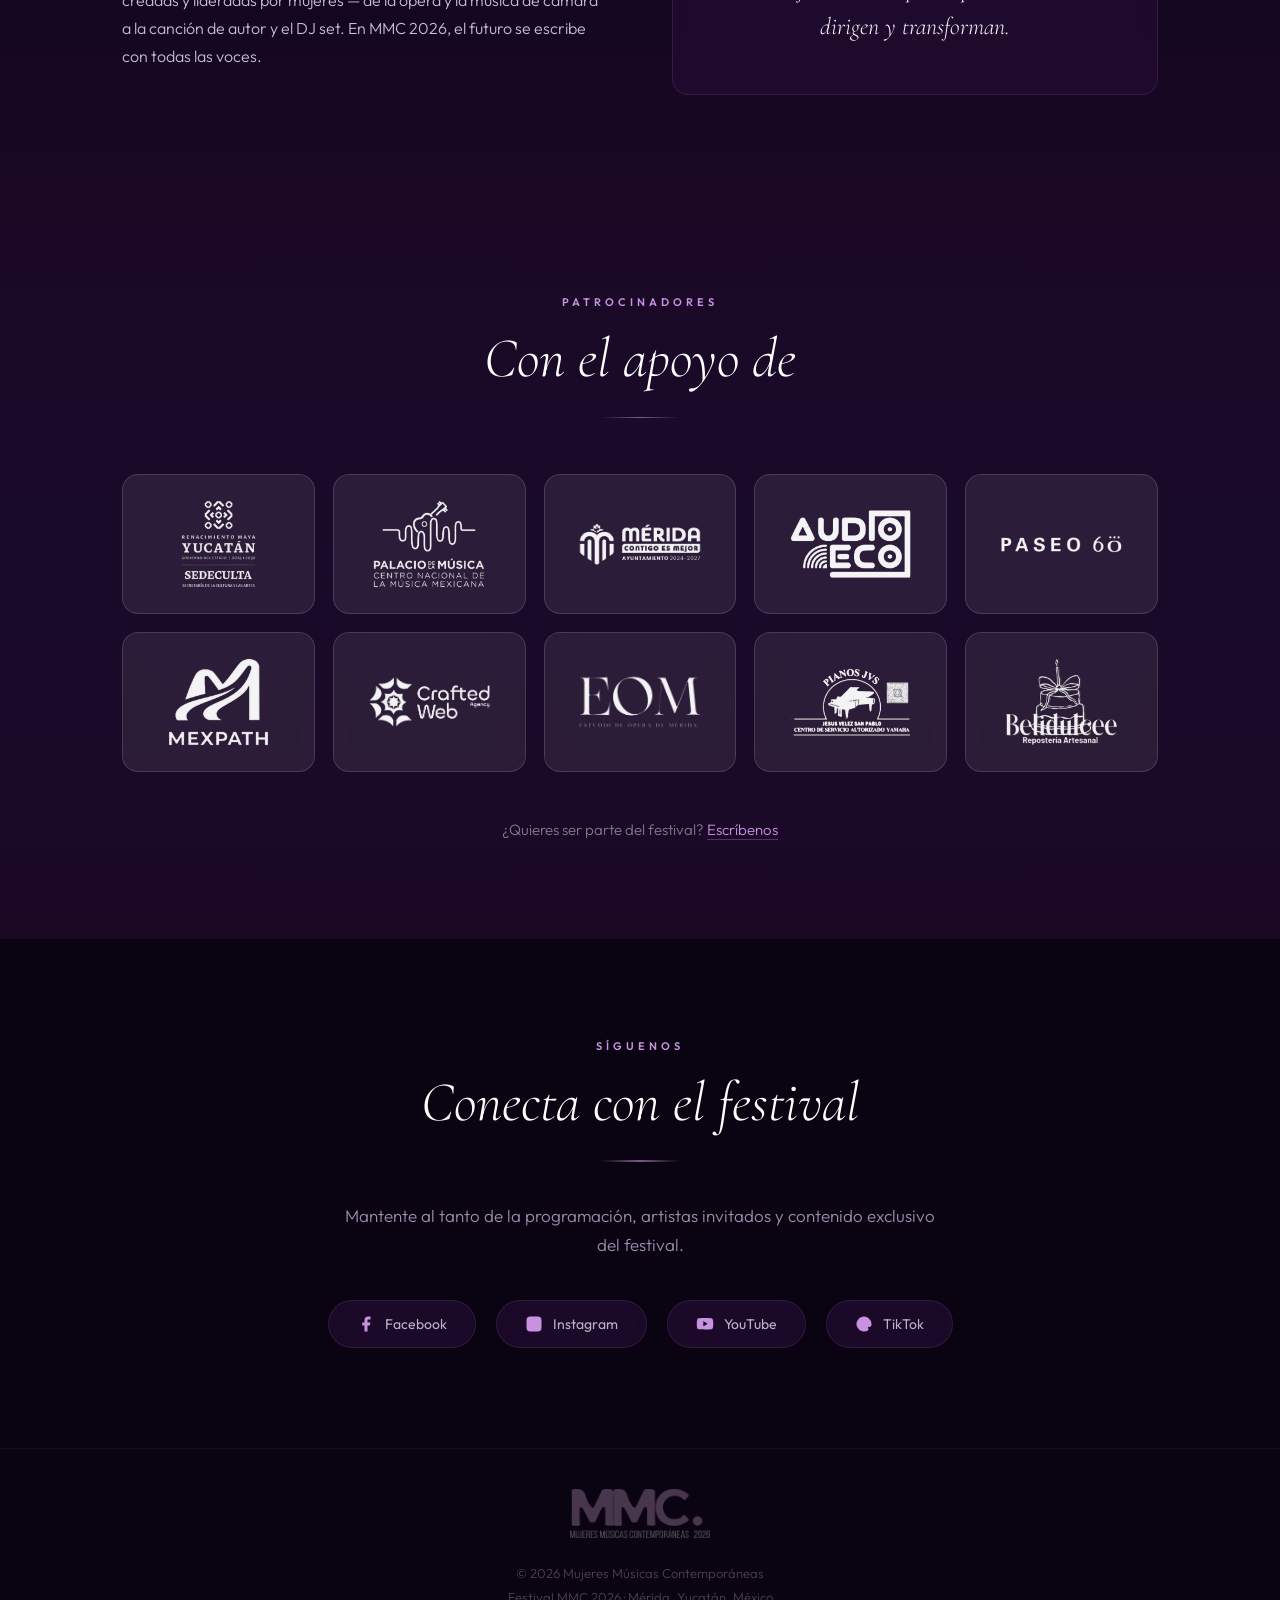
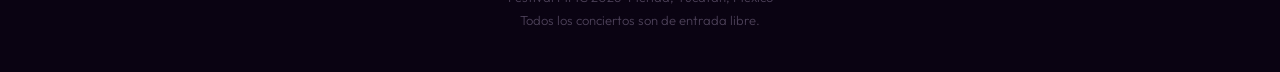
==== commit 78766a84: "Sponsor section redesign: tight-crop all logos, remove scale hacks - Tight-cropped all 10 sponsor lo" ====
--- a/index.html
+++ b/index.html
@@ -620,8 +620,8 @@
     <div class="section-title">Con el apoyo de</div>
     <div class="deco-line"></div>
     <div class="sponsor-grid">
-      <a class="sponsor-tile sponsor-boost-01" href="https://www.yucatan.gob.mx" target="_blank" rel="noopener noreferrer"><img loading="lazy" src="images/sponsors/normalized/sponsor-01.webp" alt="SEDECULTA"></a>
-      <div class="sponsor-tile sponsor-boost-02"><img loading="lazy" src="images/sponsors/normalized/sponsor-02.webp" alt="Palacio de la Música"></div>
+      <a class="sponsor-tile" href="https://www.yucatan.gob.mx" target="_blank" rel="noopener noreferrer"><img loading="lazy" src="images/sponsors/normalized/sponsor-01.webp" alt="SEDECULTA"></a>
+      <div class="sponsor-tile"><img loading="lazy" src="images/sponsors/normalized/sponsor-02.webp" alt="Palacio de la Música"></div>
       <a class="sponsor-tile" href="https://www.merida.gob.mx" target="_blank" rel="noopener noreferrer"><img loading="lazy" src="images/sponsors/normalized/sponsor-03.webp" alt="Ayuntamiento de Mérida"></a>
       <div class="sponsor-tile"><img loading="lazy" src="images/sponsors/normalized/sponsor-04.webp" alt="Audio Eco"></div>
       <a class="sponsor-tile" href="https://paseo60.com" target="_blank" rel="noopener noreferrer"><img loading="lazy" src="images/sponsors/normalized/sponsor-05.webp" alt="Paseo 60"></a>
--- a/css/styles.css
+++ b/css/styles.css
@@ -137,15 +137,10 @@
 /* ═══ PATROCINADORES ═══ */
 .sponsors-section{background:linear-gradient(180deg,var(--bg-purple),#1a0a2a,var(--bg-purple));}
 .sponsor-grid{display:grid;grid-template-columns:repeat(5,minmax(0,1fr));gap:18px;margin-top:56px;}
-.sponsor-tile{height:120px;padding:16px;border:1px solid rgba(255,255,255,0.14);border-radius:16px;display:flex;align-items:center;justify-content:center;background:rgba(255,255,255,0.08);backdrop-filter:blur(12px);transition:all .3s ease;text-decoration:none;color:inherit;}
+.sponsor-tile{height:140px;padding:18px;border:1px solid rgba(255,255,255,0.14);border-radius:16px;display:flex;align-items:center;justify-content:center;background:rgba(255,255,255,0.08);backdrop-filter:blur(12px);transition:all .3s ease;text-decoration:none;color:inherit;}
 .sponsor-tile:hover{border-color:rgba(255,255,255,0.28);transform:translateY(-2px);background:rgba(255,255,255,0.13);}
-.sponsor-tile img{max-width:90%;max-height:72px;object-fit:contain;opacity:0.95;transition:opacity .3s;}
+.sponsor-tile img{max-width:90%;max-height:100px;object-fit:contain;opacity:0.95;transition:opacity .3s;}
 .sponsor-tile:hover img{opacity:1;}
-.sponsor-tile.sponsor-light{background:rgba(255,255,255,0.16);border-color:rgba(255,255,255,0.22);}
-.sponsor-tile.sponsor-light:hover{background:rgba(255,255,255,0.22);}
-.sponsor-tile.sponsor-invert img{filter:brightness(0) invert(1);}
-.sponsor-tile.sponsor-boost-01 img{transform:scale(1.5);}
-.sponsor-tile.sponsor-boost-02 img{transform:scale(1.2);}
 .sponsor-cta{text-align:center;margin-top:48px;font-size:15px;font-weight:300;color:rgba(220,210,235,0.55);}
 .sponsor-cta a{color:var(--lilac);text-decoration:none;border-bottom:1px solid rgba(200,146,224,0.3);transition:border-color .3s;}
 .sponsor-cta a:hover{border-color:var(--lilac);}
@@ -177,7 +172,7 @@
   .nav-links.open{display:flex;}
   .section-pad{padding:70px 0;}
   .sponsor-grid{grid-template-columns:repeat(3,minmax(0,1fr));}
-  .sponsor-tile{height:110px;}
+  .sponsor-tile{height:130px;}
 }
 @media(max-width:600px){
   .container{padding:0 20px;}
@@ -185,8 +180,6 @@
   .mission-card{padding:36px 24px;}
   .mission-text{font-size:20px;}
   .sponsor-grid{grid-template-columns:repeat(2,minmax(0,1fr));gap:14px;}
-  .sponsor-tile{height:104px;padding:14px;}
-  .sponsor-tile img{max-height:64px;}
-  .sponsor-tile.sponsor-boost-01 img{transform:scale(1.6);}
-  .sponsor-tile.sponsor-boost-02 img{transform:scale(1.3);}
+  .sponsor-tile{height:120px;padding:14px;}
+  .sponsor-tile img{max-height:88px;}
 }
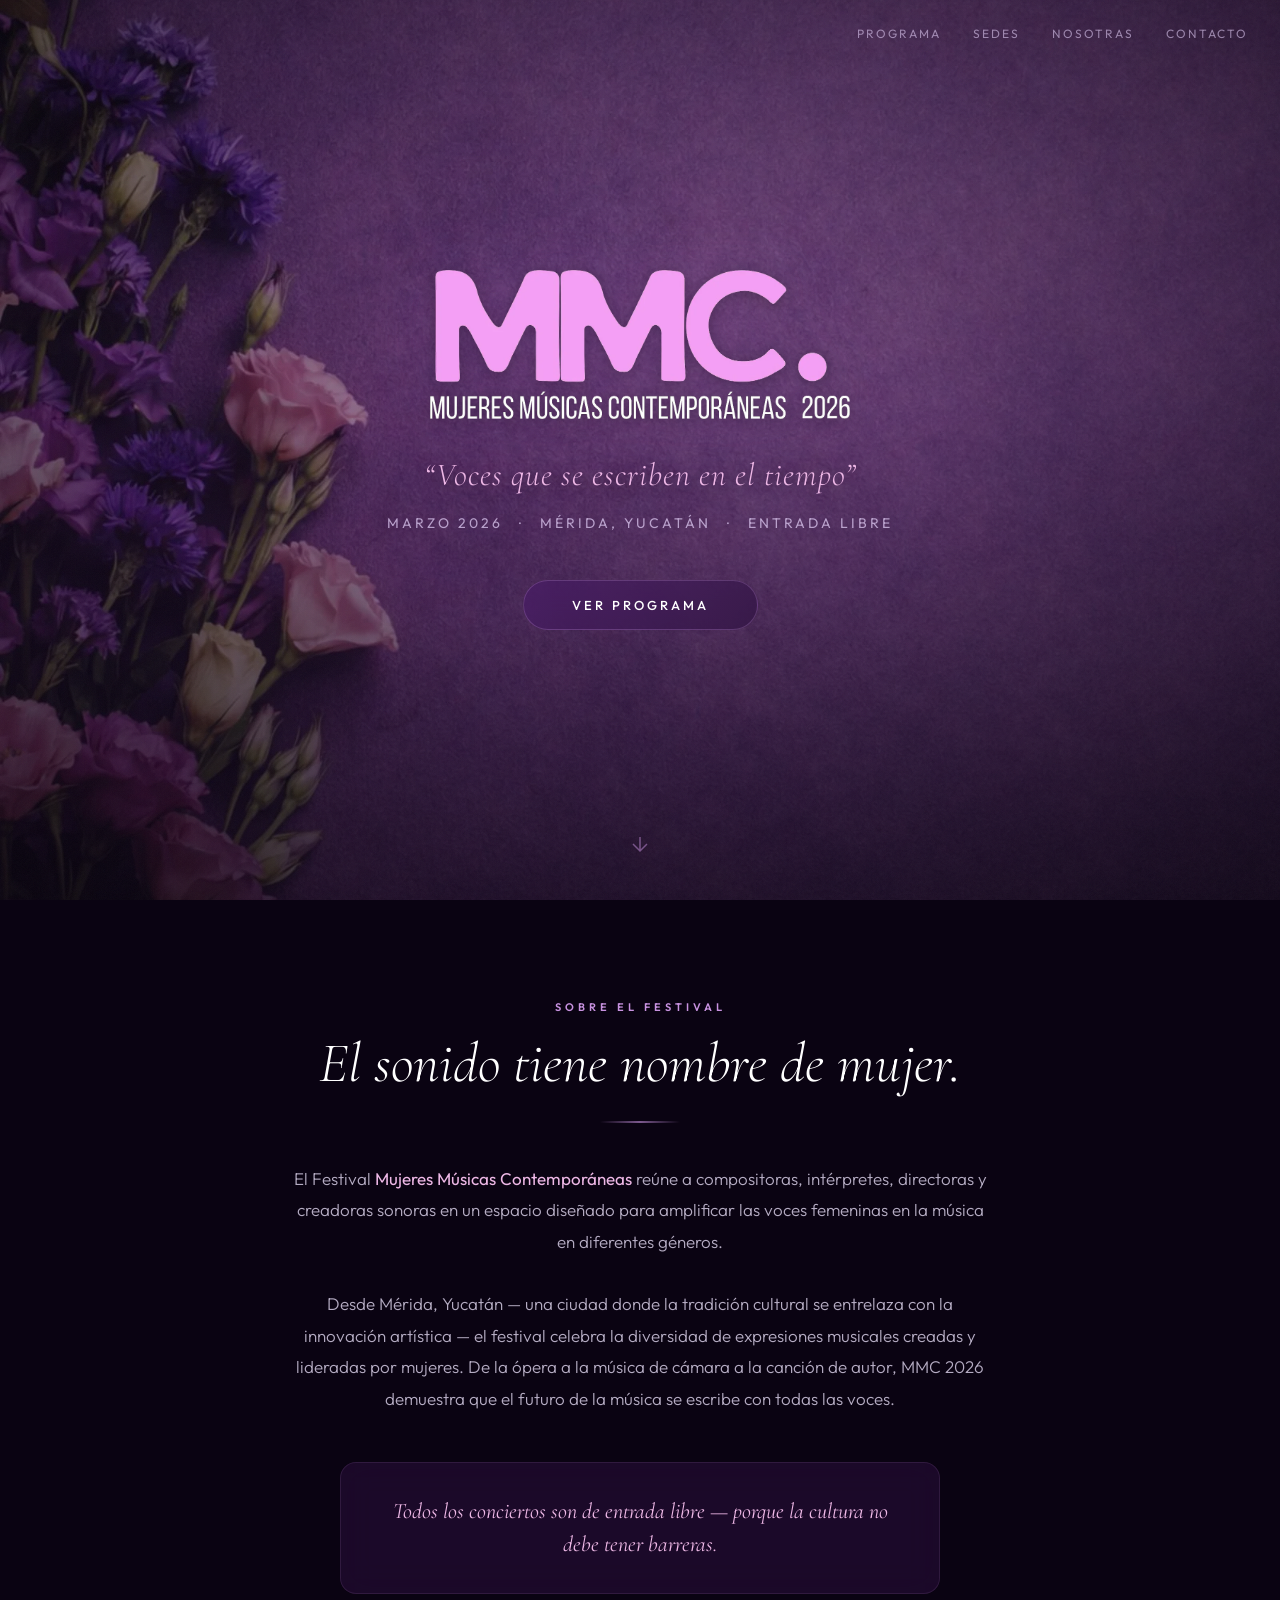
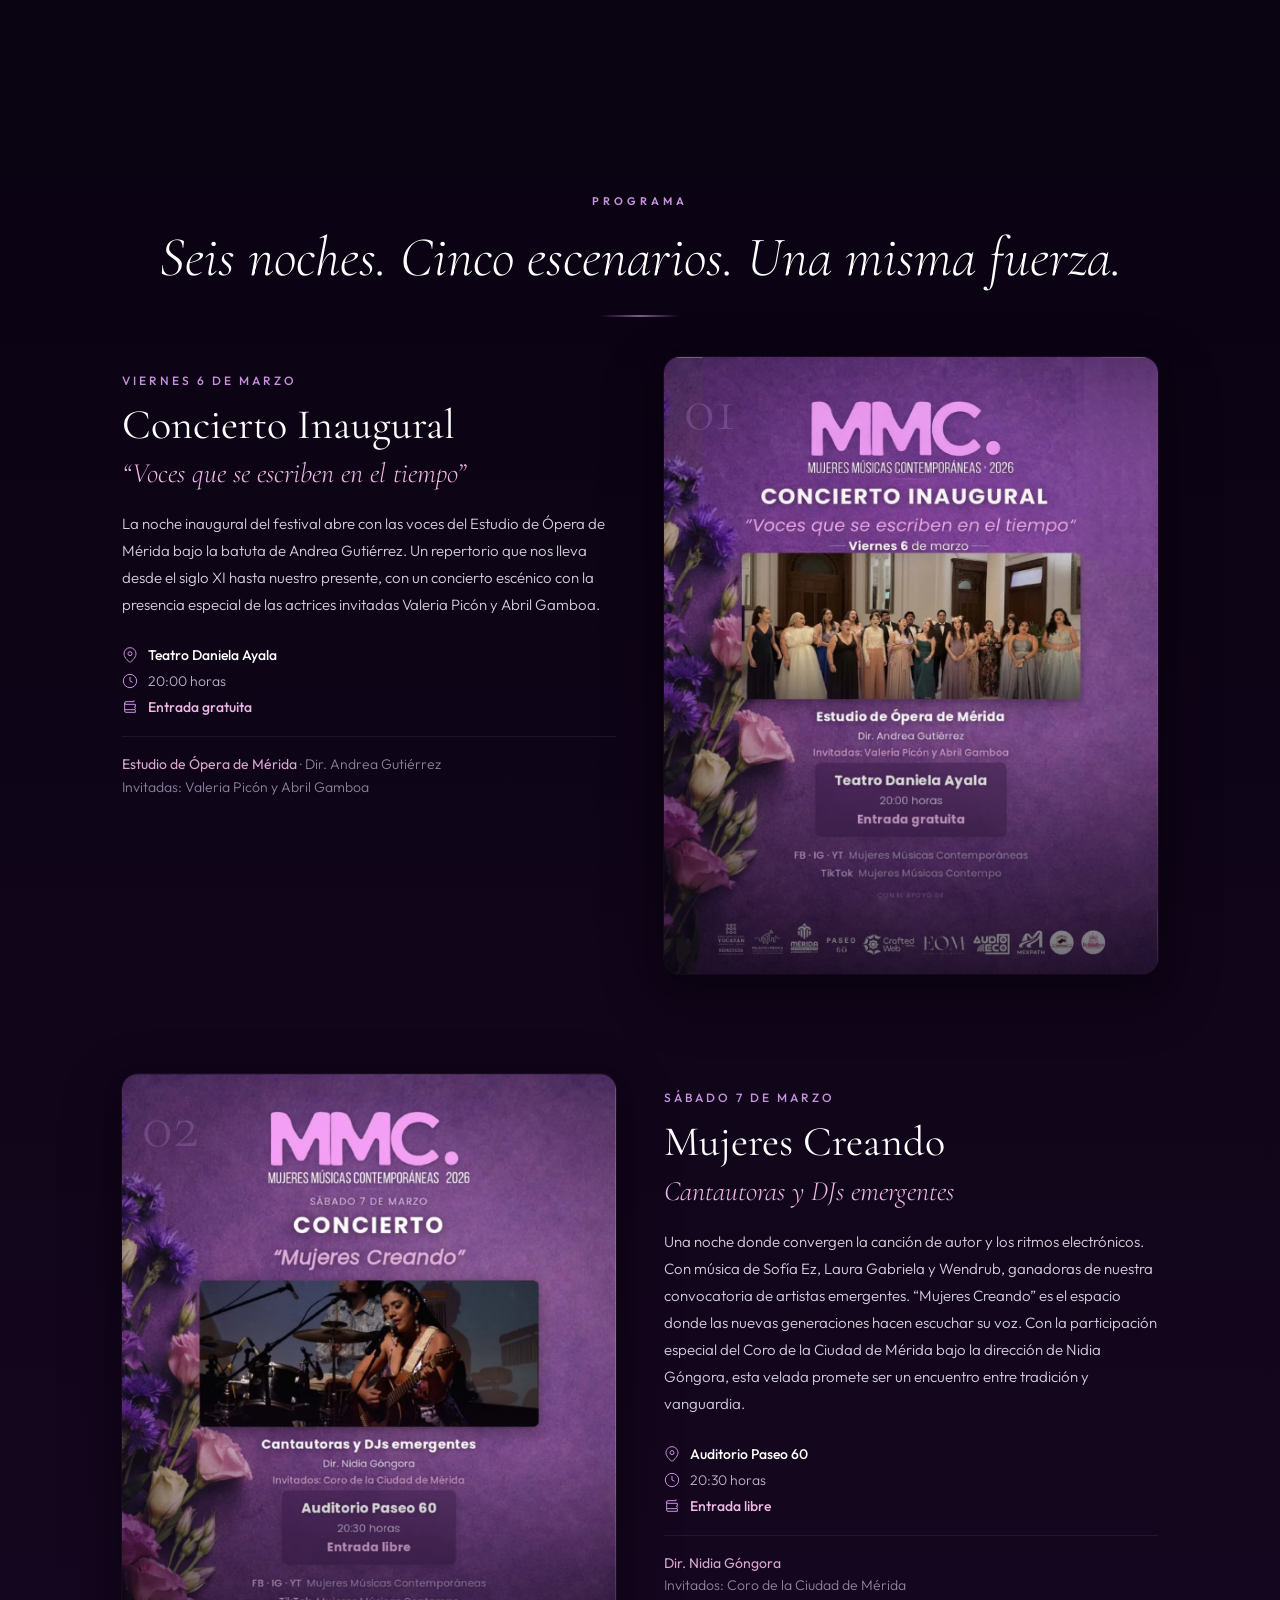
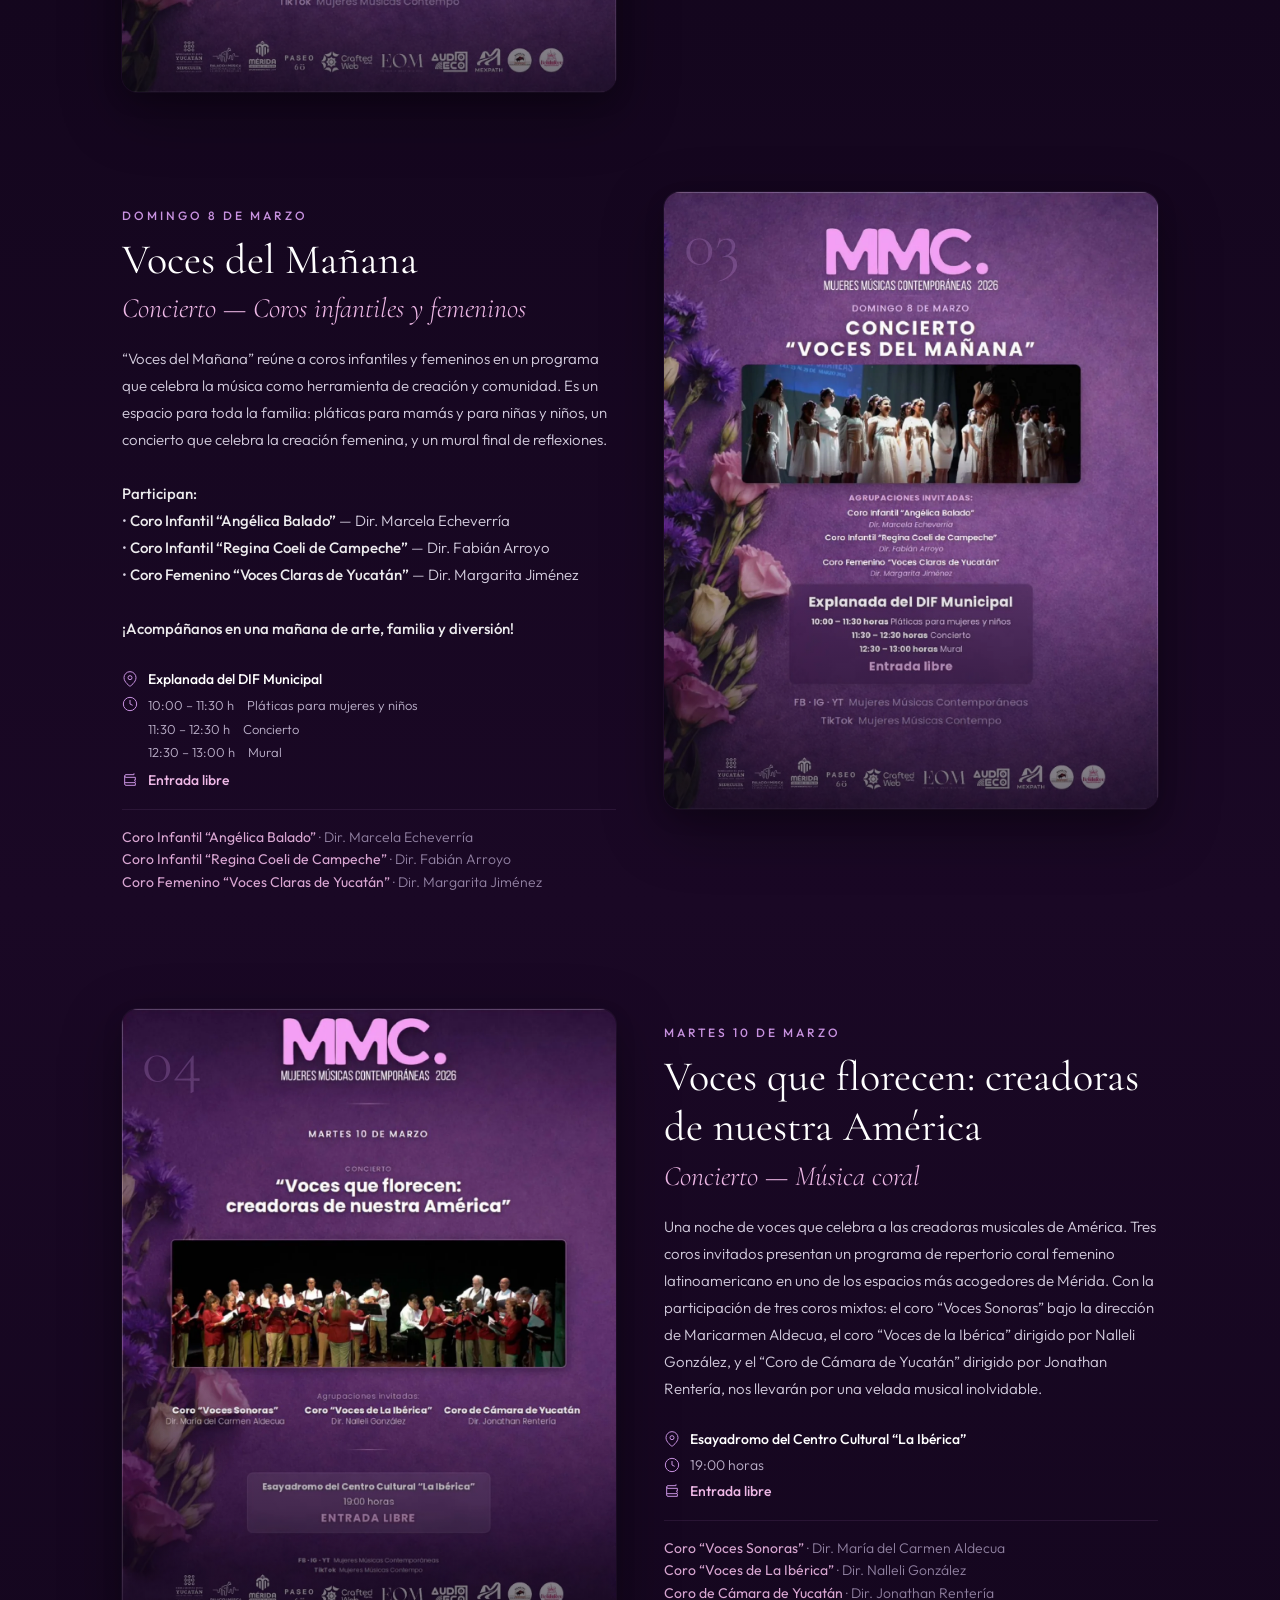
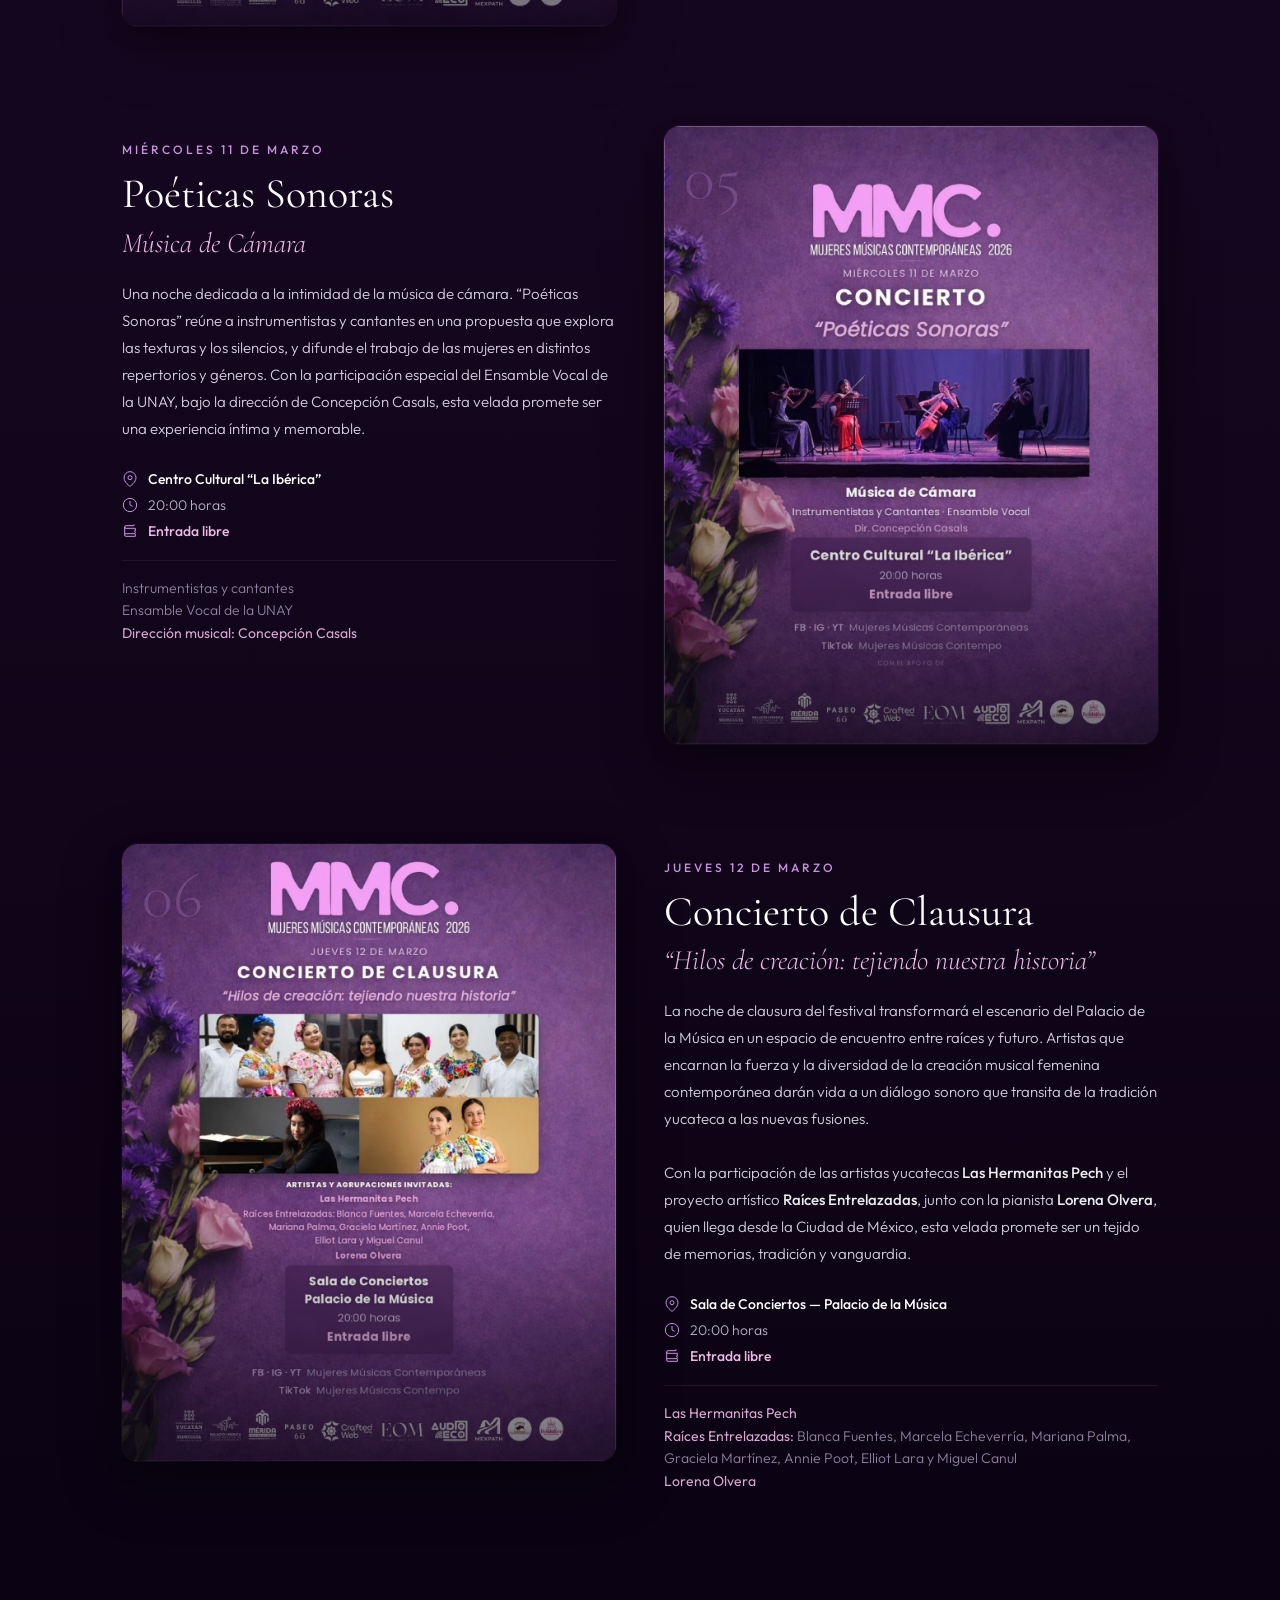
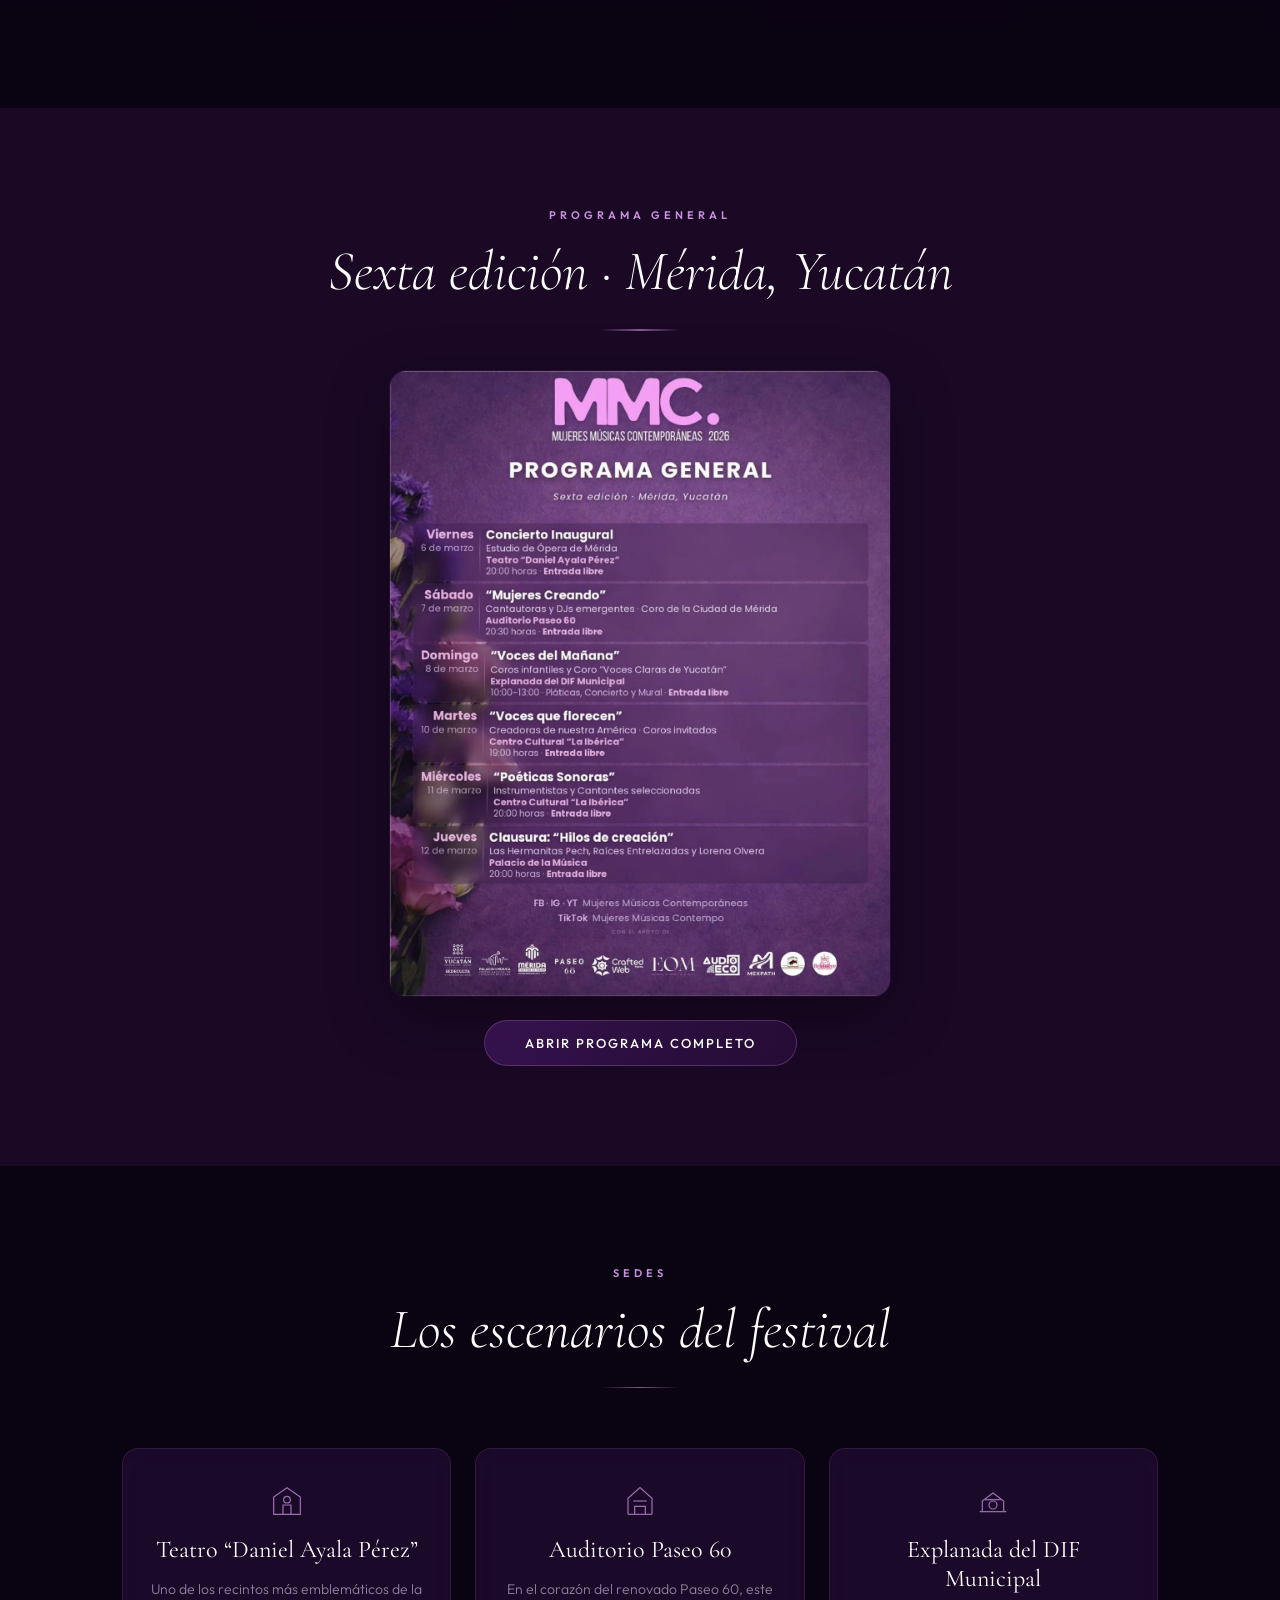
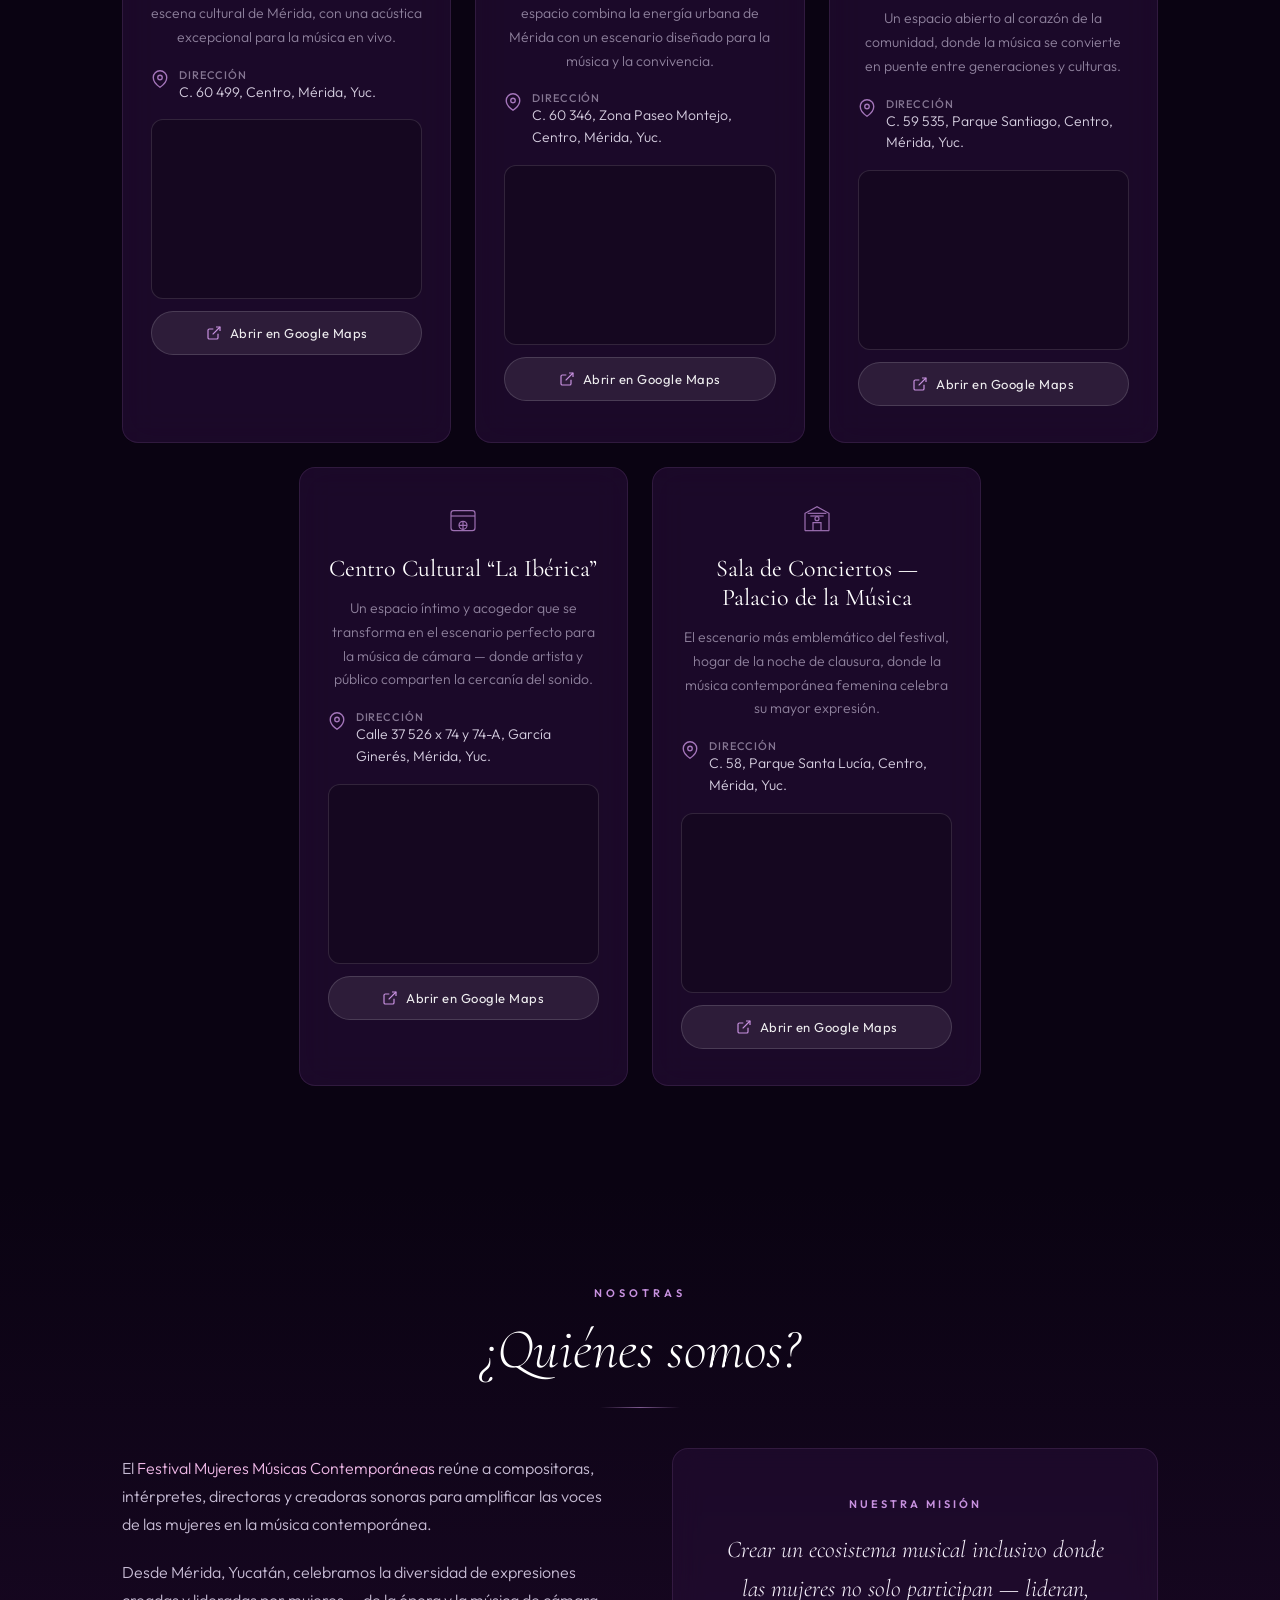
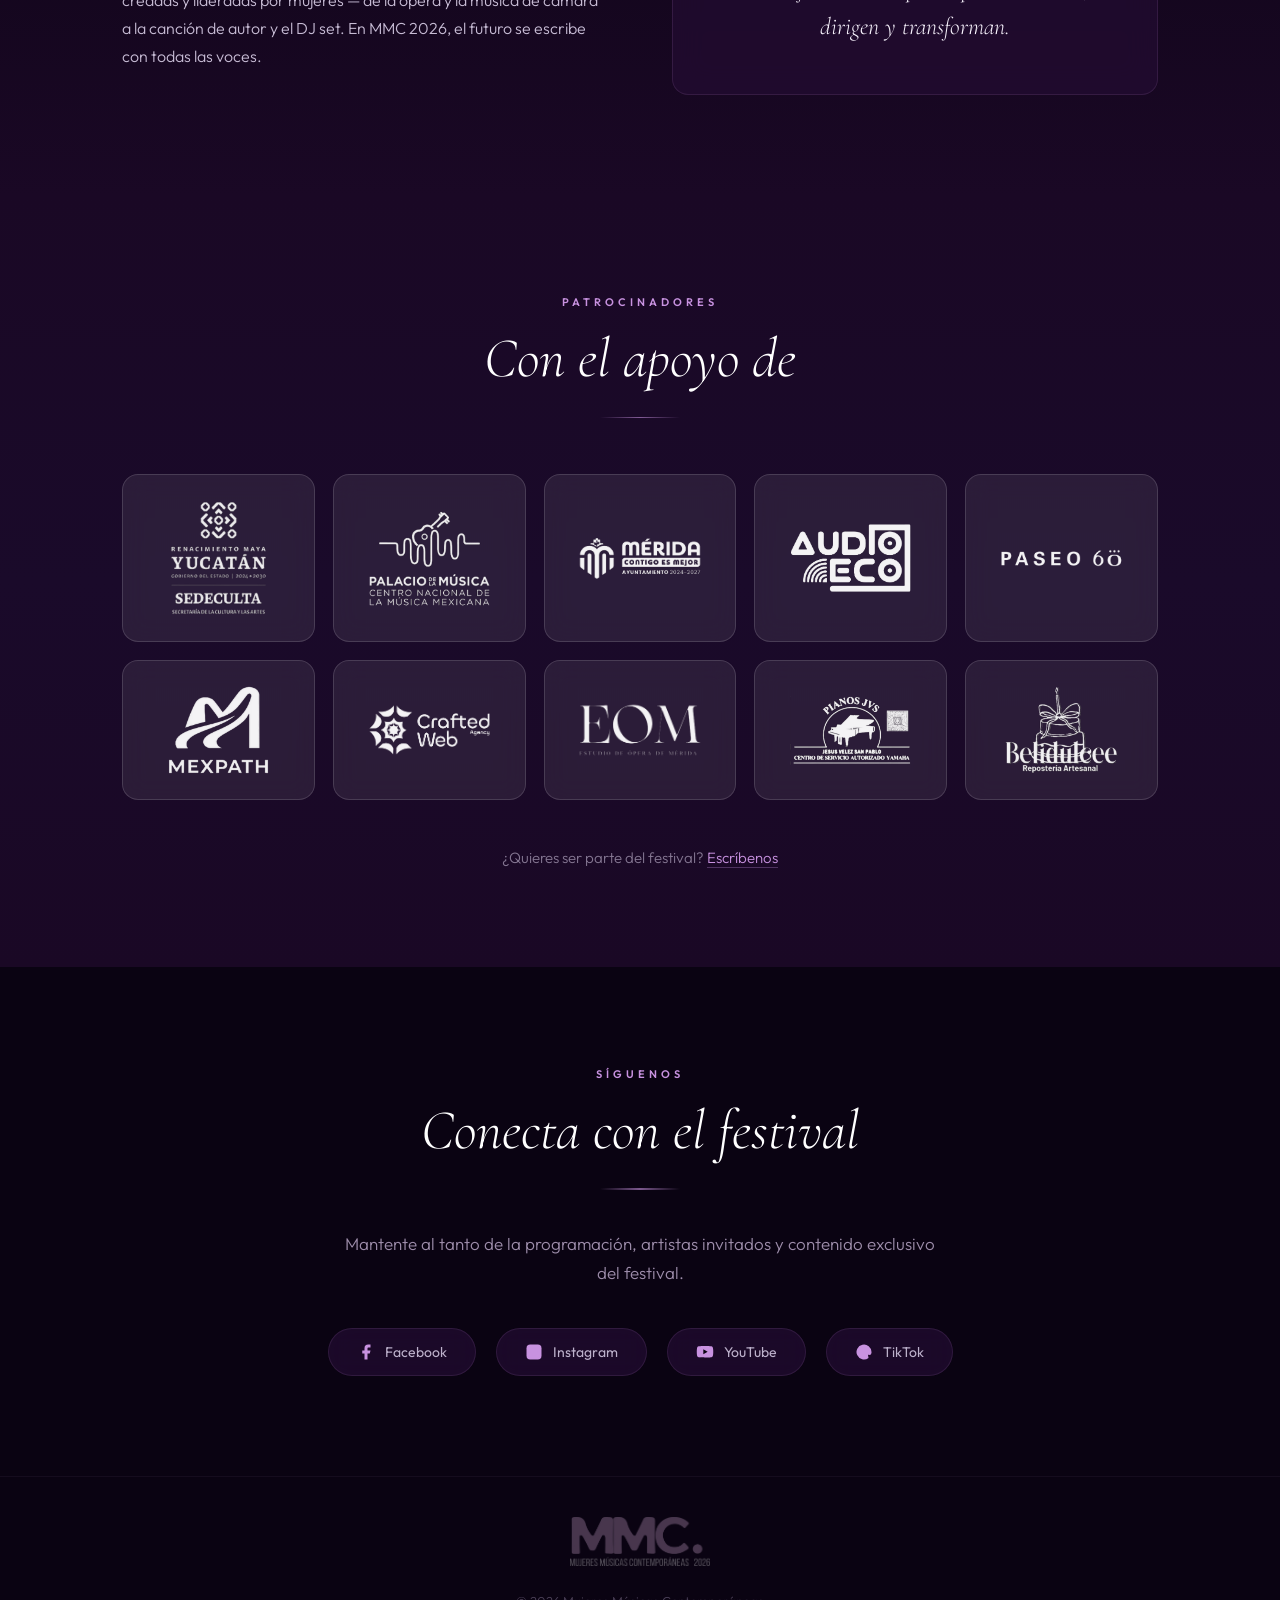
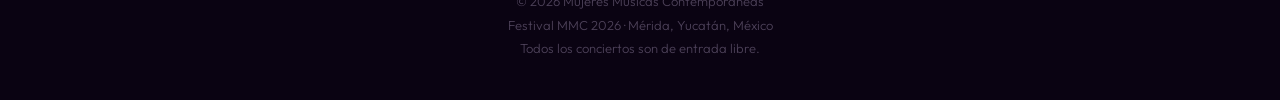
==== commit 551783cd: "Fix sponsor wall with optical logo balancing Per-logo max-height tuning for sponsor-01 (SEDECULTA) a" ====
--- a/index.html
+++ b/index.html
@@ -39,7 +39,7 @@
 <link rel="preload" as="image" href="images/hero-festival-background.webp" type="image/webp">
 
 <!-- Stylesheet -->
-<link rel="stylesheet" href="css/styles.css?v=7b6831b">
+<link rel="stylesheet" href="css/styles.css?v=78766a8">
 
 <!-- JSON-LD Structured Data -->
 <script type="application/ld+json">
@@ -620,8 +620,8 @@
     <div class="section-title">Con el apoyo de</div>
     <div class="deco-line"></div>
     <div class="sponsor-grid">
-      <a class="sponsor-tile" href="https://www.yucatan.gob.mx" target="_blank" rel="noopener noreferrer"><img loading="lazy" src="images/sponsors/normalized/sponsor-01.webp" alt="SEDECULTA"></a>
-      <div class="sponsor-tile"><img loading="lazy" src="images/sponsors/normalized/sponsor-02.webp" alt="Palacio de la Música"></div>
+      <a class="sponsor-tile sp-01" href="https://www.yucatan.gob.mx" target="_blank" rel="noopener noreferrer"><img loading="lazy" src="images/sponsors/normalized/sponsor-01.webp" alt="SEDECULTA"></a>
+      <div class="sponsor-tile sp-02"><img loading="lazy" src="images/sponsors/normalized/sponsor-02.webp" alt="Palacio de la Música"></div>
       <a class="sponsor-tile" href="https://www.merida.gob.mx" target="_blank" rel="noopener noreferrer"><img loading="lazy" src="images/sponsors/normalized/sponsor-03.webp" alt="Ayuntamiento de Mérida"></a>
       <div class="sponsor-tile"><img loading="lazy" src="images/sponsors/normalized/sponsor-04.webp" alt="Audio Eco"></div>
       <a class="sponsor-tile" href="https://paseo60.com" target="_blank" rel="noopener noreferrer"><img loading="lazy" src="images/sponsors/normalized/sponsor-05.webp" alt="Paseo 60"></a>
@@ -676,6 +676,6 @@
 </footer>
 
 <noscript><style>.concert-card{opacity:1!important;transform:none!important;}</style></noscript>
-<script src="js/main.js?v=7b6831b" defer></script>
+<script src="js/main.js?v=78766a8" defer></script>
 </body>
 </html>
--- a/css/styles.css
+++ b/css/styles.css
@@ -137,10 +137,12 @@
 /* ═══ PATROCINADORES ═══ */
 .sponsors-section{background:linear-gradient(180deg,var(--bg-purple),#1a0a2a,var(--bg-purple));}
 .sponsor-grid{display:grid;grid-template-columns:repeat(5,minmax(0,1fr));gap:18px;margin-top:56px;}
-.sponsor-tile{height:140px;padding:18px;border:1px solid rgba(255,255,255,0.14);border-radius:16px;display:flex;align-items:center;justify-content:center;background:rgba(255,255,255,0.08);backdrop-filter:blur(12px);transition:all .3s ease;text-decoration:none;color:inherit;}
+.sponsor-tile{min-height:140px;padding:18px;border:1px solid rgba(255,255,255,0.14);border-radius:16px;display:flex;align-items:center;justify-content:center;background:rgba(255,255,255,0.08);backdrop-filter:blur(12px);transition:all .3s ease;text-decoration:none;color:inherit;}
 .sponsor-tile:hover{border-color:rgba(255,255,255,0.28);transform:translateY(-2px);background:rgba(255,255,255,0.13);}
 .sponsor-tile img{max-width:90%;max-height:100px;object-fit:contain;opacity:0.95;transition:opacity .3s;}
 .sponsor-tile:hover img{opacity:1;}
+.sponsor-tile.sp-01 img{max-height:130px;}
+.sponsor-tile.sp-02 img{max-height:115px;}
 .sponsor-cta{text-align:center;margin-top:48px;font-size:15px;font-weight:300;color:rgba(220,210,235,0.55);}
 .sponsor-cta a{color:var(--lilac);text-decoration:none;border-bottom:1px solid rgba(200,146,224,0.3);transition:border-color .3s;}
 .sponsor-cta a:hover{border-color:var(--lilac);}
@@ -172,7 +174,9 @@
   .nav-links.open{display:flex;}
   .section-pad{padding:70px 0;}
   .sponsor-grid{grid-template-columns:repeat(3,minmax(0,1fr));}
-  .sponsor-tile{height:130px;}
+  .sponsor-tile{min-height:130px;}
+  .sponsor-tile.sp-01 img{max-height:120px;}
+  .sponsor-tile.sp-02 img{max-height:105px;}
 }
 @media(max-width:600px){
   .container{padding:0 20px;}
@@ -180,6 +184,8 @@
   .mission-card{padding:36px 24px;}
   .mission-text{font-size:20px;}
   .sponsor-grid{grid-template-columns:repeat(2,minmax(0,1fr));gap:14px;}
-  .sponsor-tile{height:120px;padding:14px;}
+  .sponsor-tile{min-height:110px;padding:14px;}
   .sponsor-tile img{max-height:88px;}
+  .sponsor-tile.sp-01 img{max-height:110px;}
+  .sponsor-tile.sp-02 img{max-height:100px;}
 }
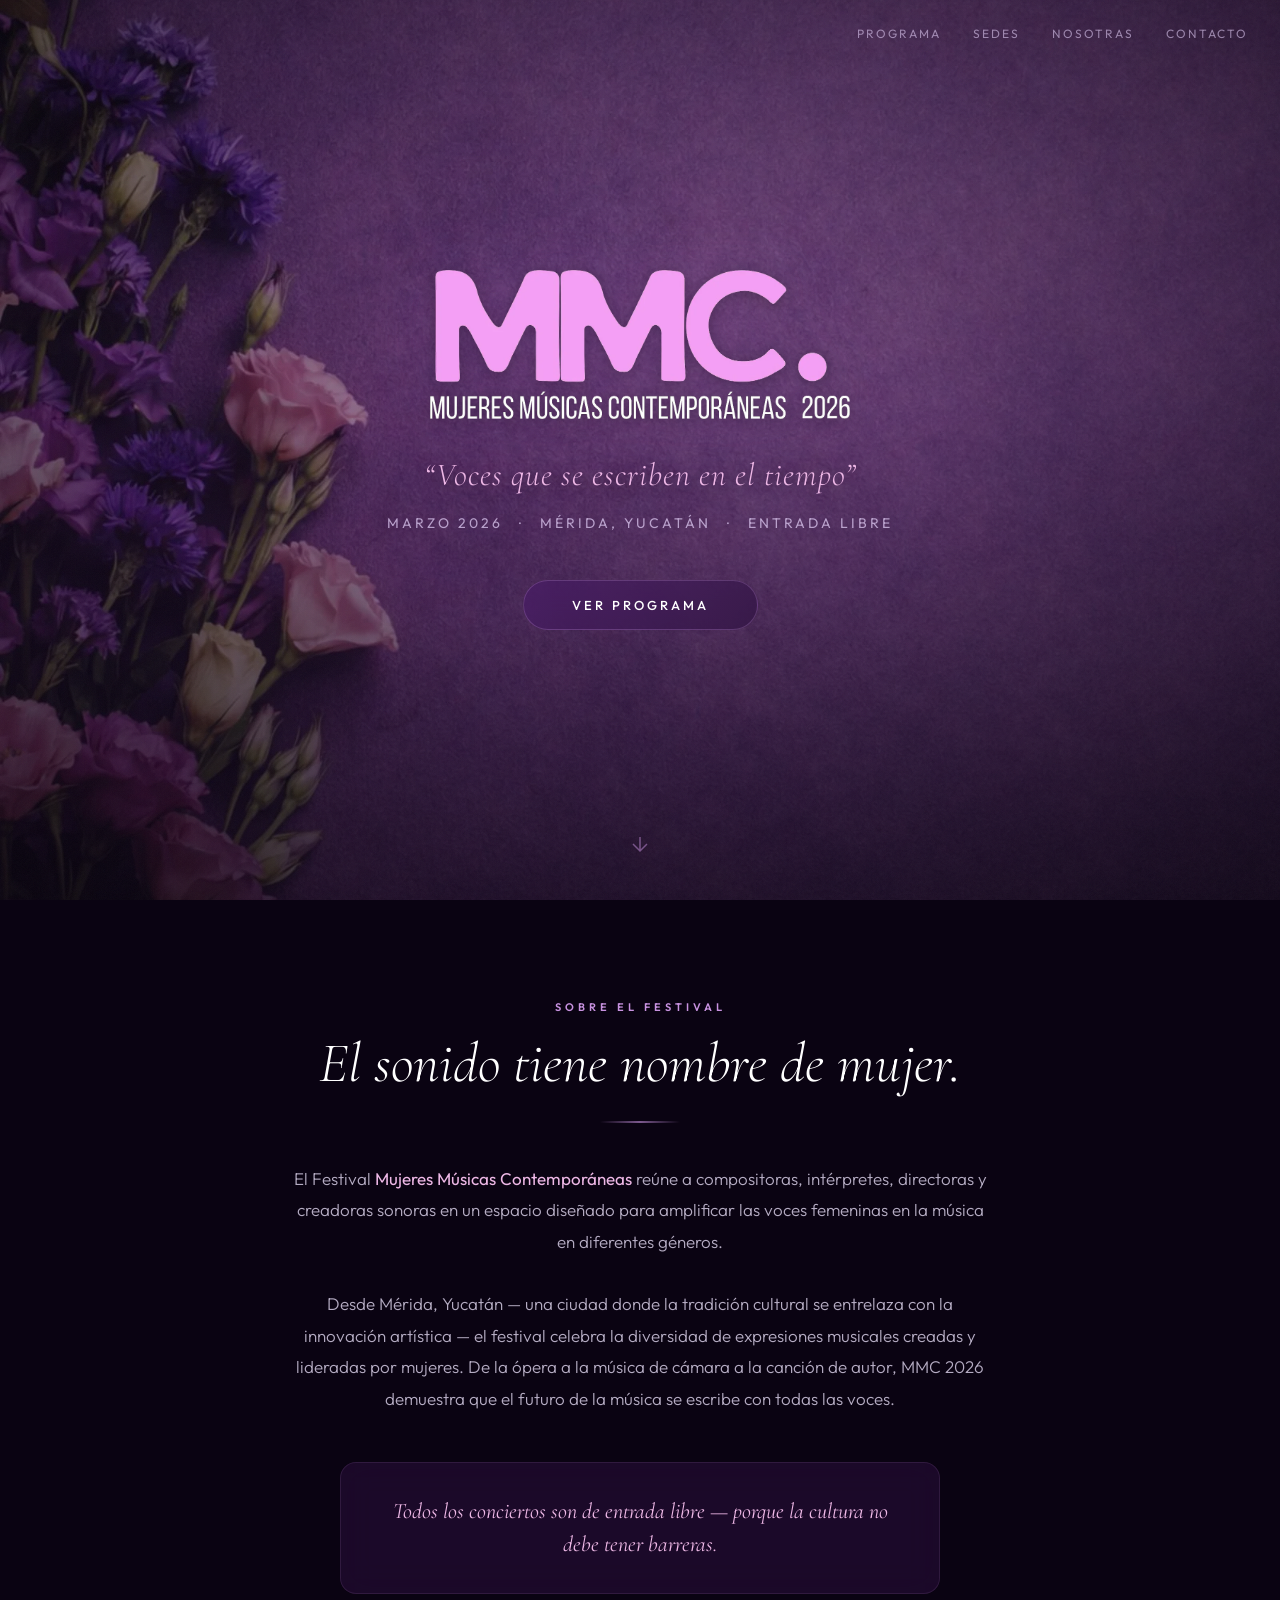
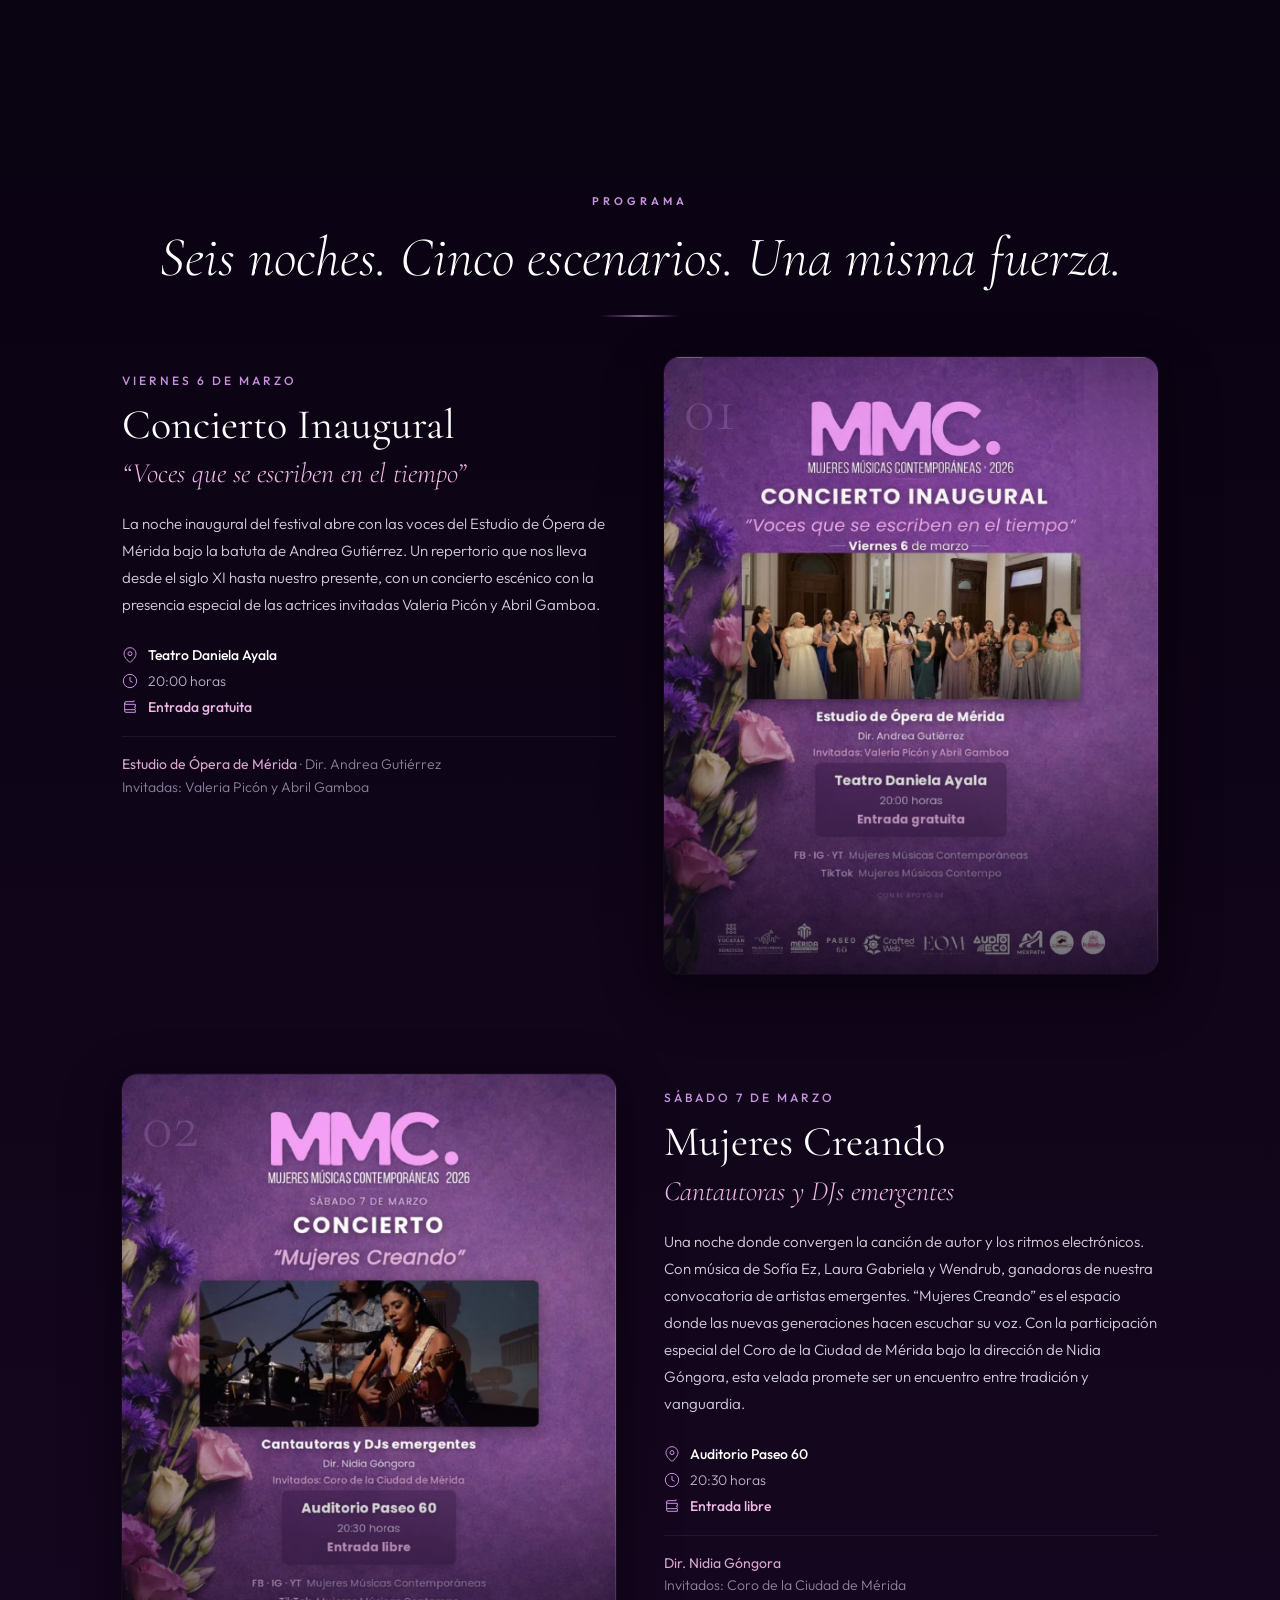
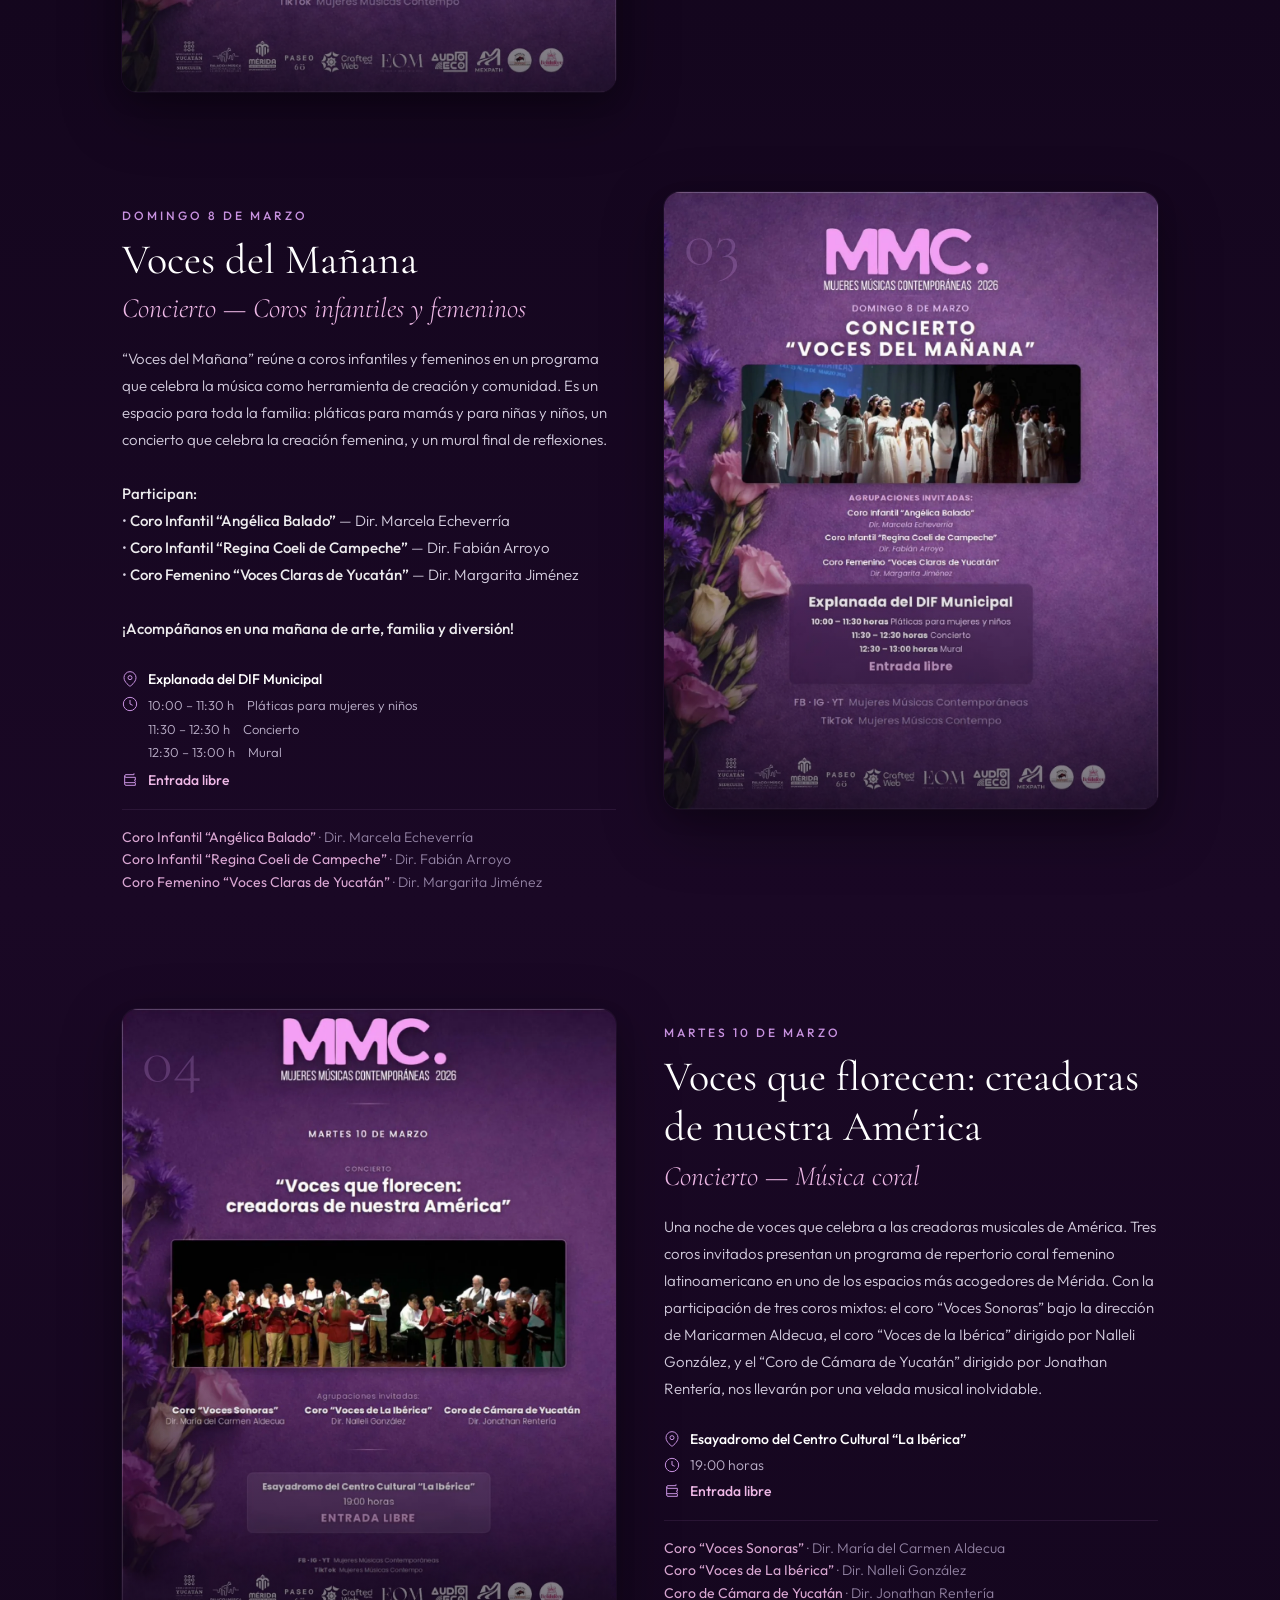
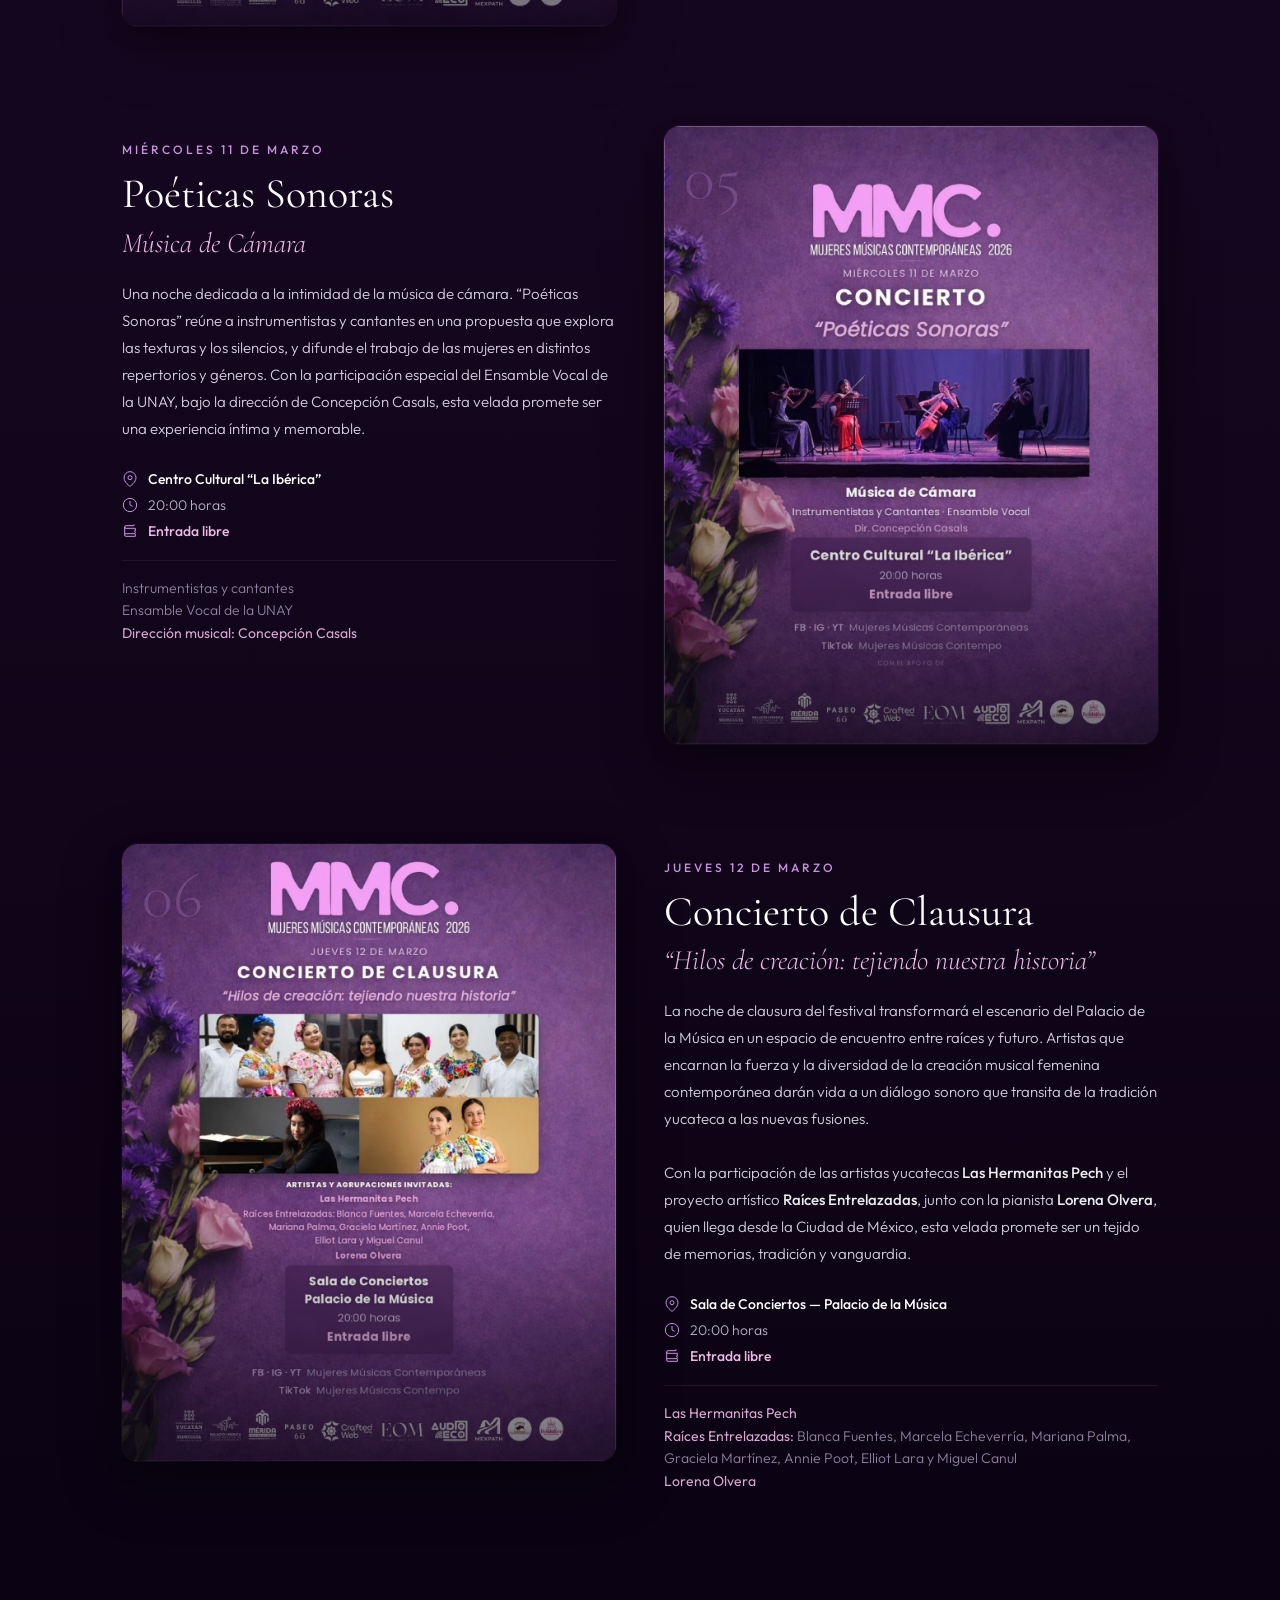
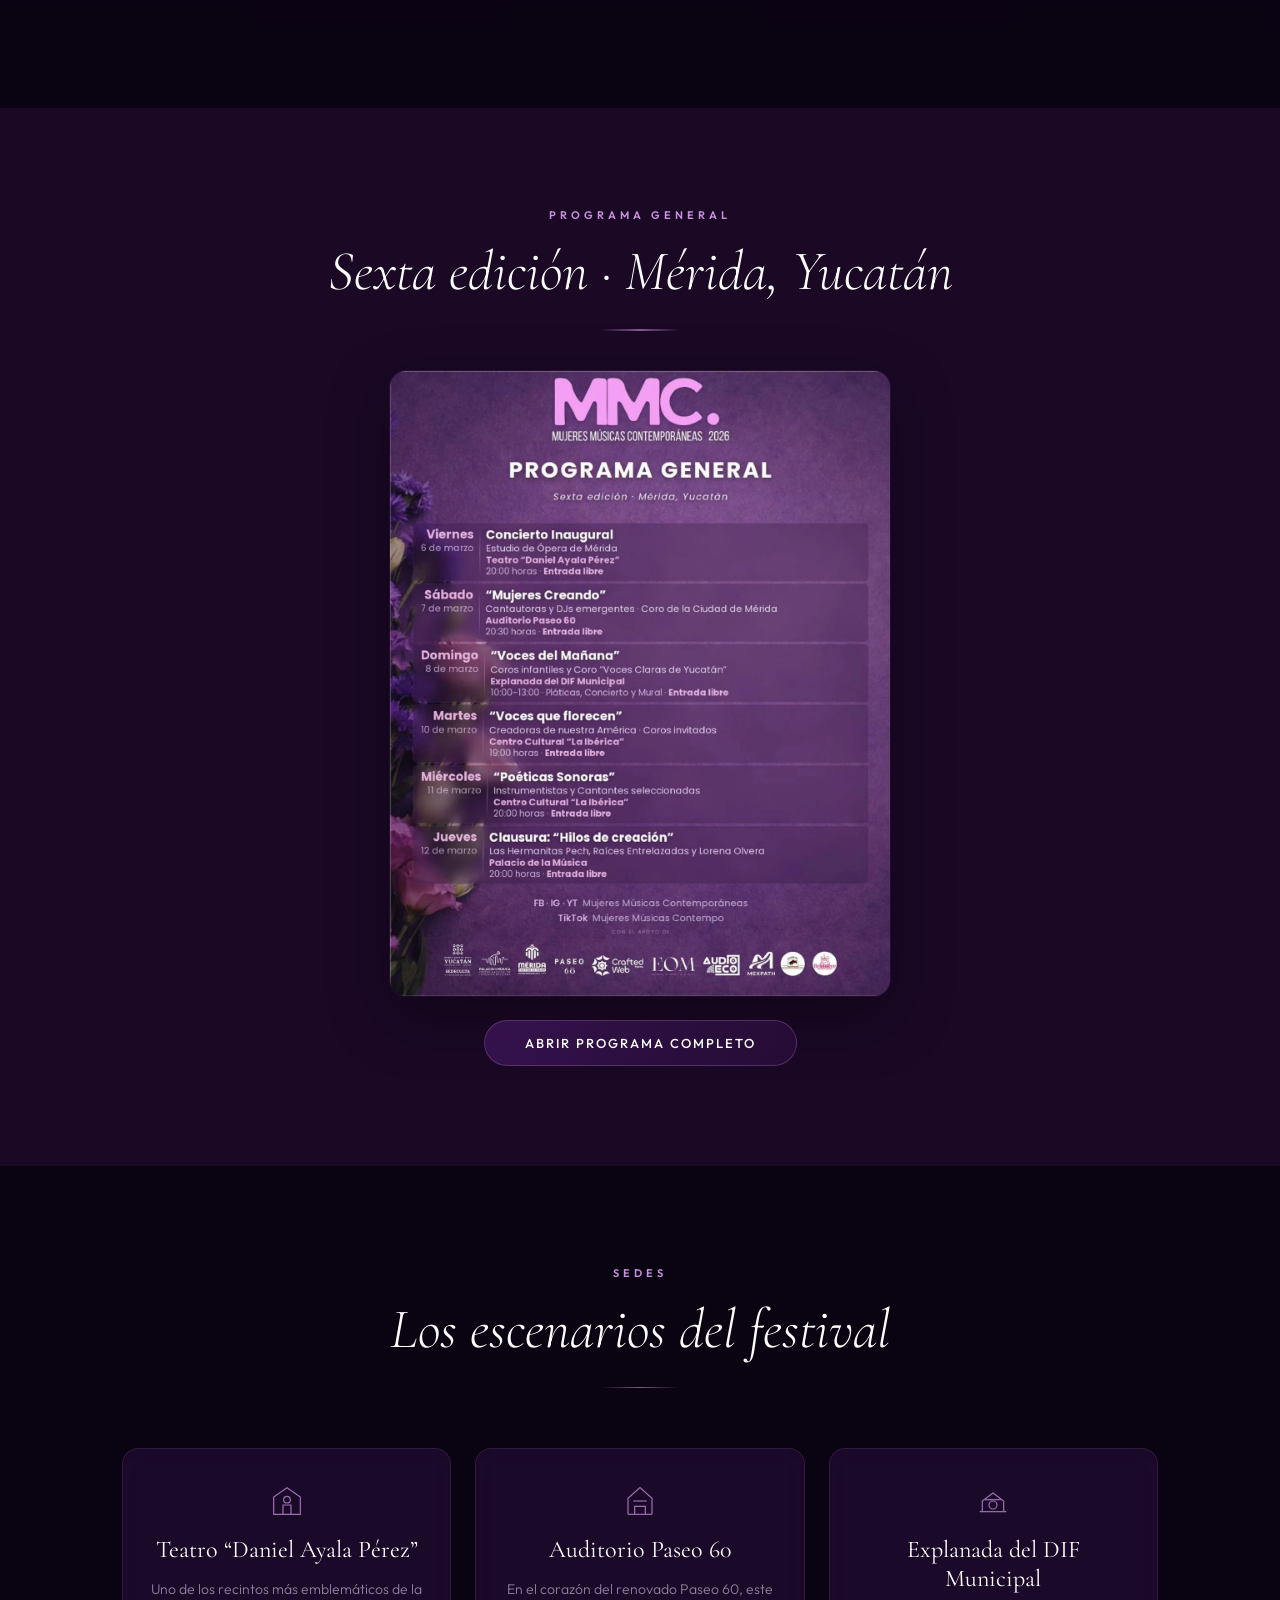
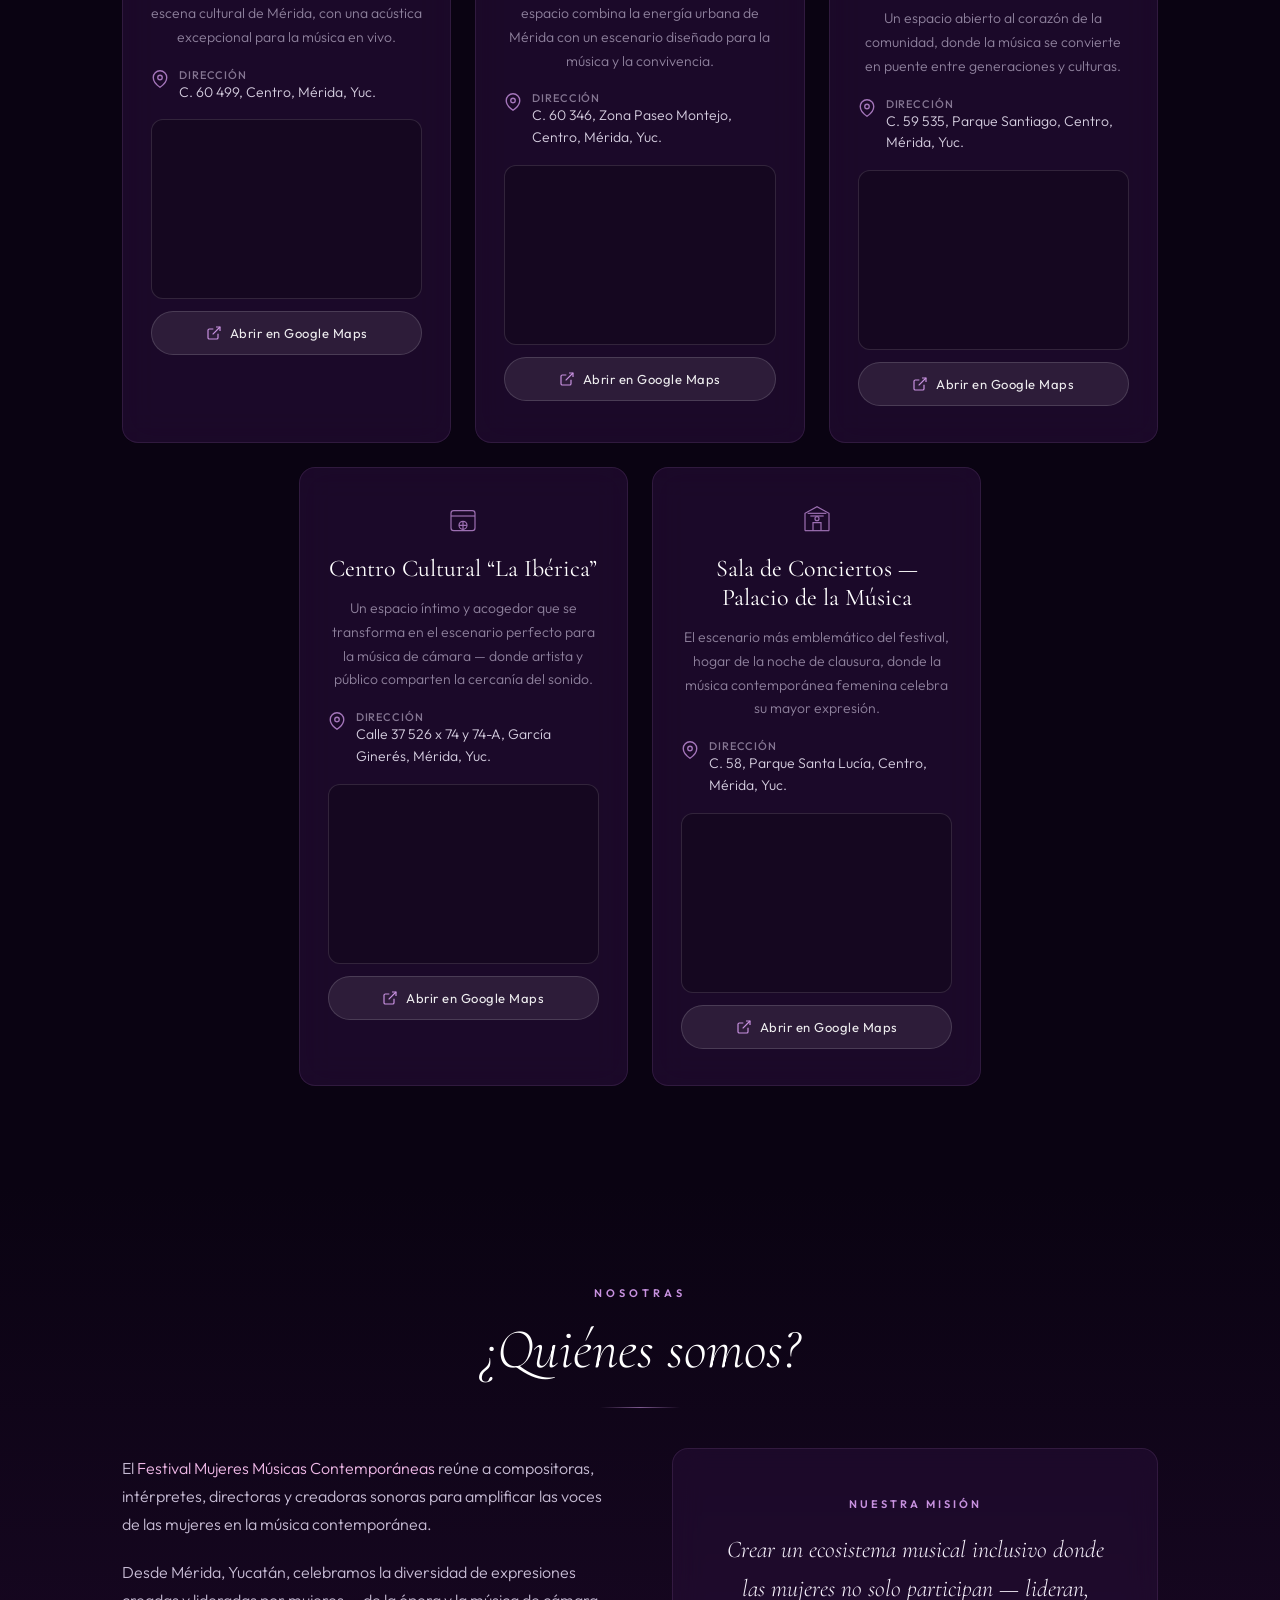
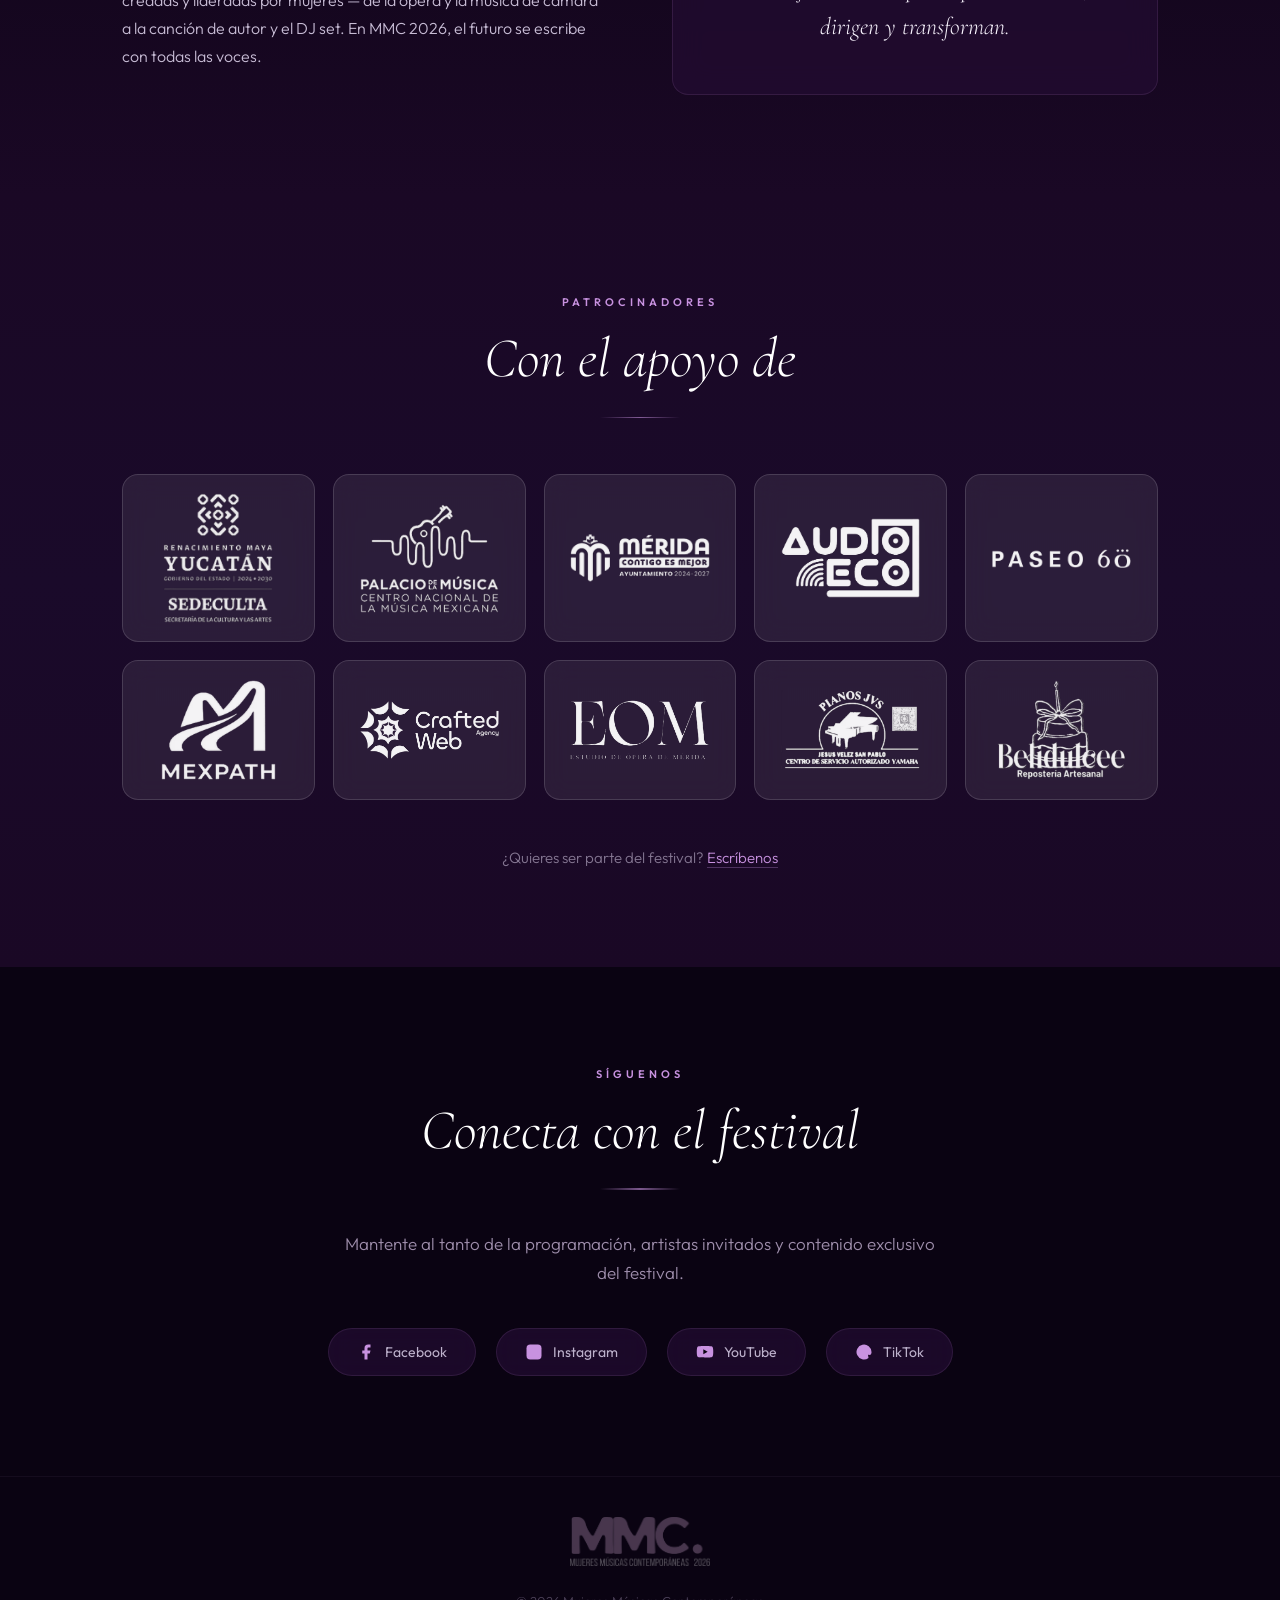
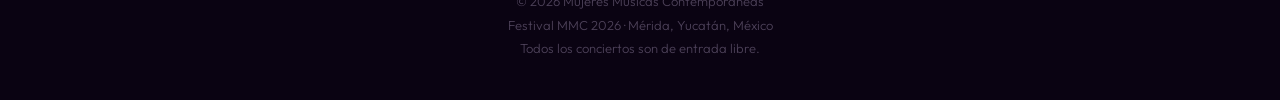
==== commit 06dd0685: "Cache-bust: v=39f9c11 Co-Authored-By: Claude Opus 4.6 <noreply@anthropic.com>" ====
--- a/index.html
+++ b/index.html
@@ -39,7 +39,7 @@
 <link rel="preload" as="image" href="images/hero-festival-background.webp" type="image/webp">
 
 <!-- Stylesheet -->
-<link rel="stylesheet" href="css/styles.css?v=78766a8">
+<link rel="stylesheet" href="css/styles.css?v=39f9c11">
 
 <!-- JSON-LD Structured Data -->
 <script type="application/ld+json">
@@ -676,6 +676,6 @@
 </footer>
 
 <noscript><style>.concert-card{opacity:1!important;transform:none!important;}</style></noscript>
-<script src="js/main.js?v=78766a8" defer></script>
+<script src="js/main.js?v=39f9c11" defer></script>
 </body>
 </html>
